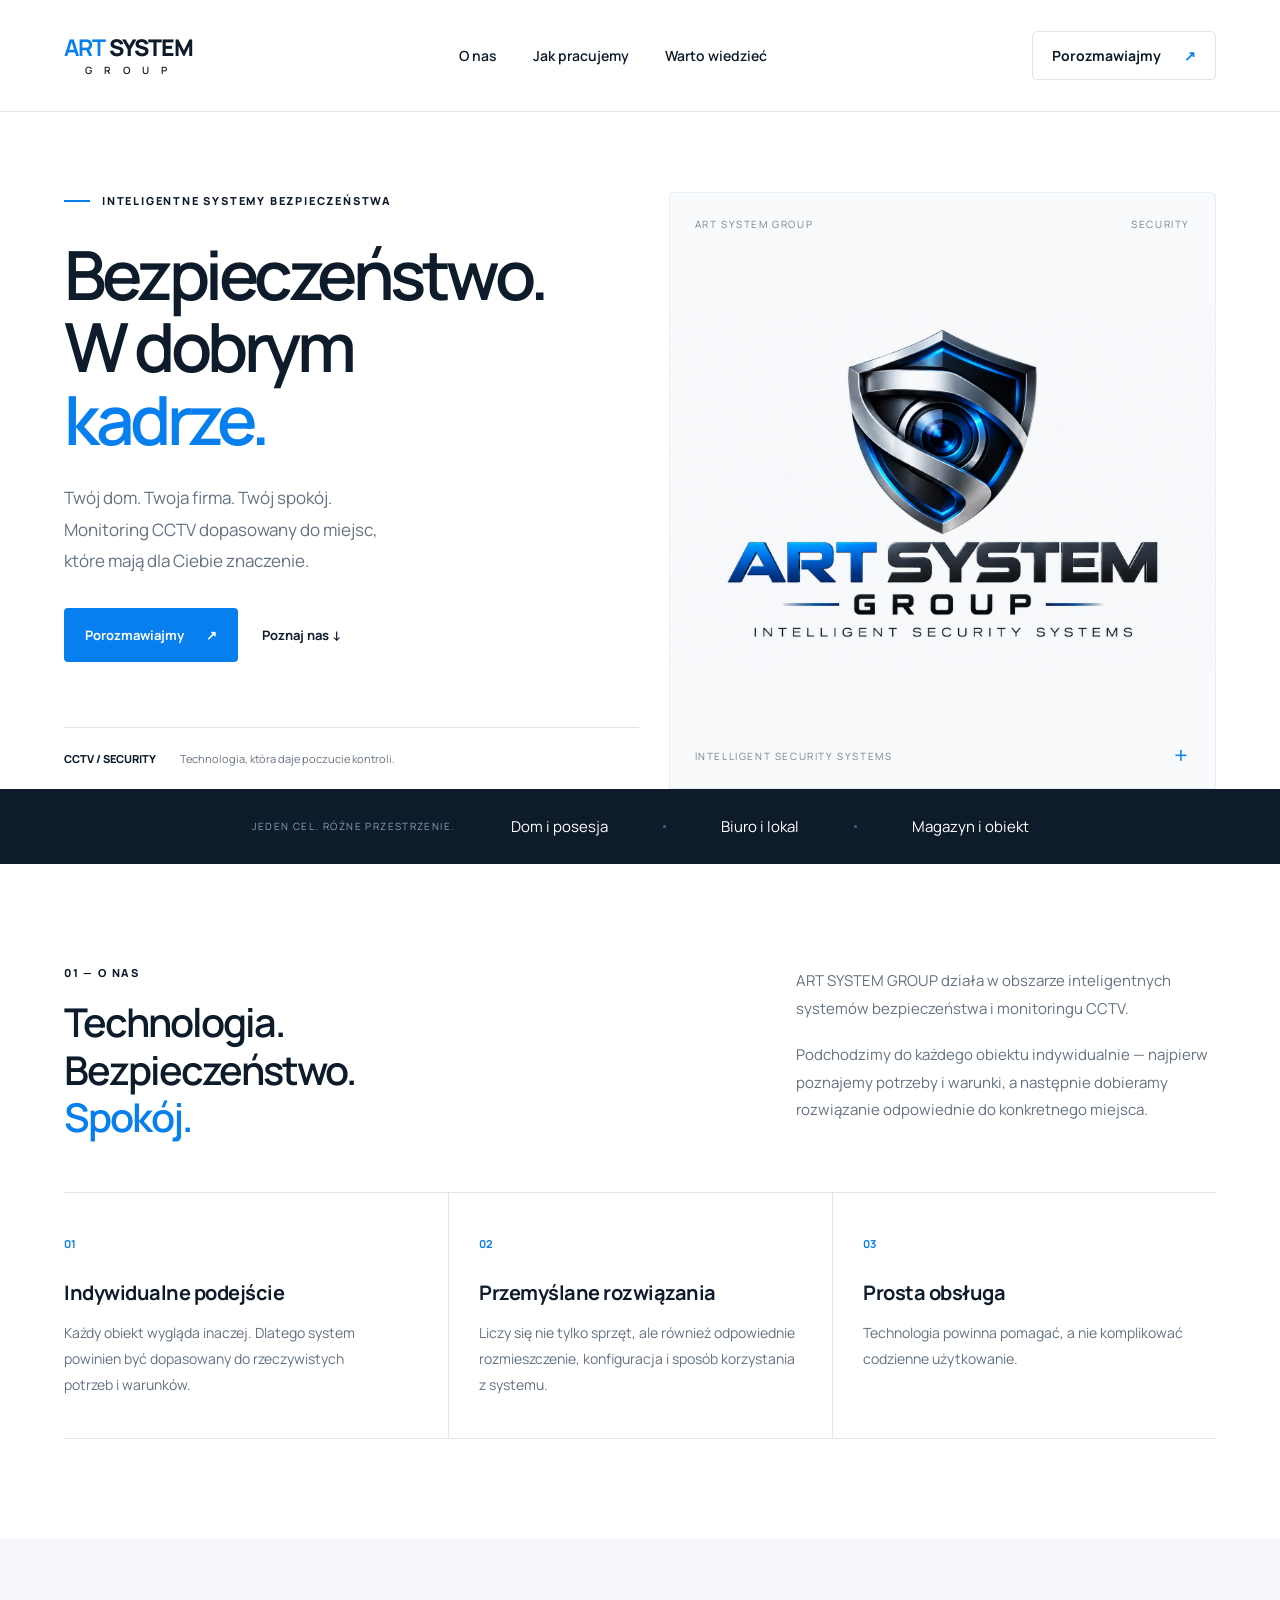
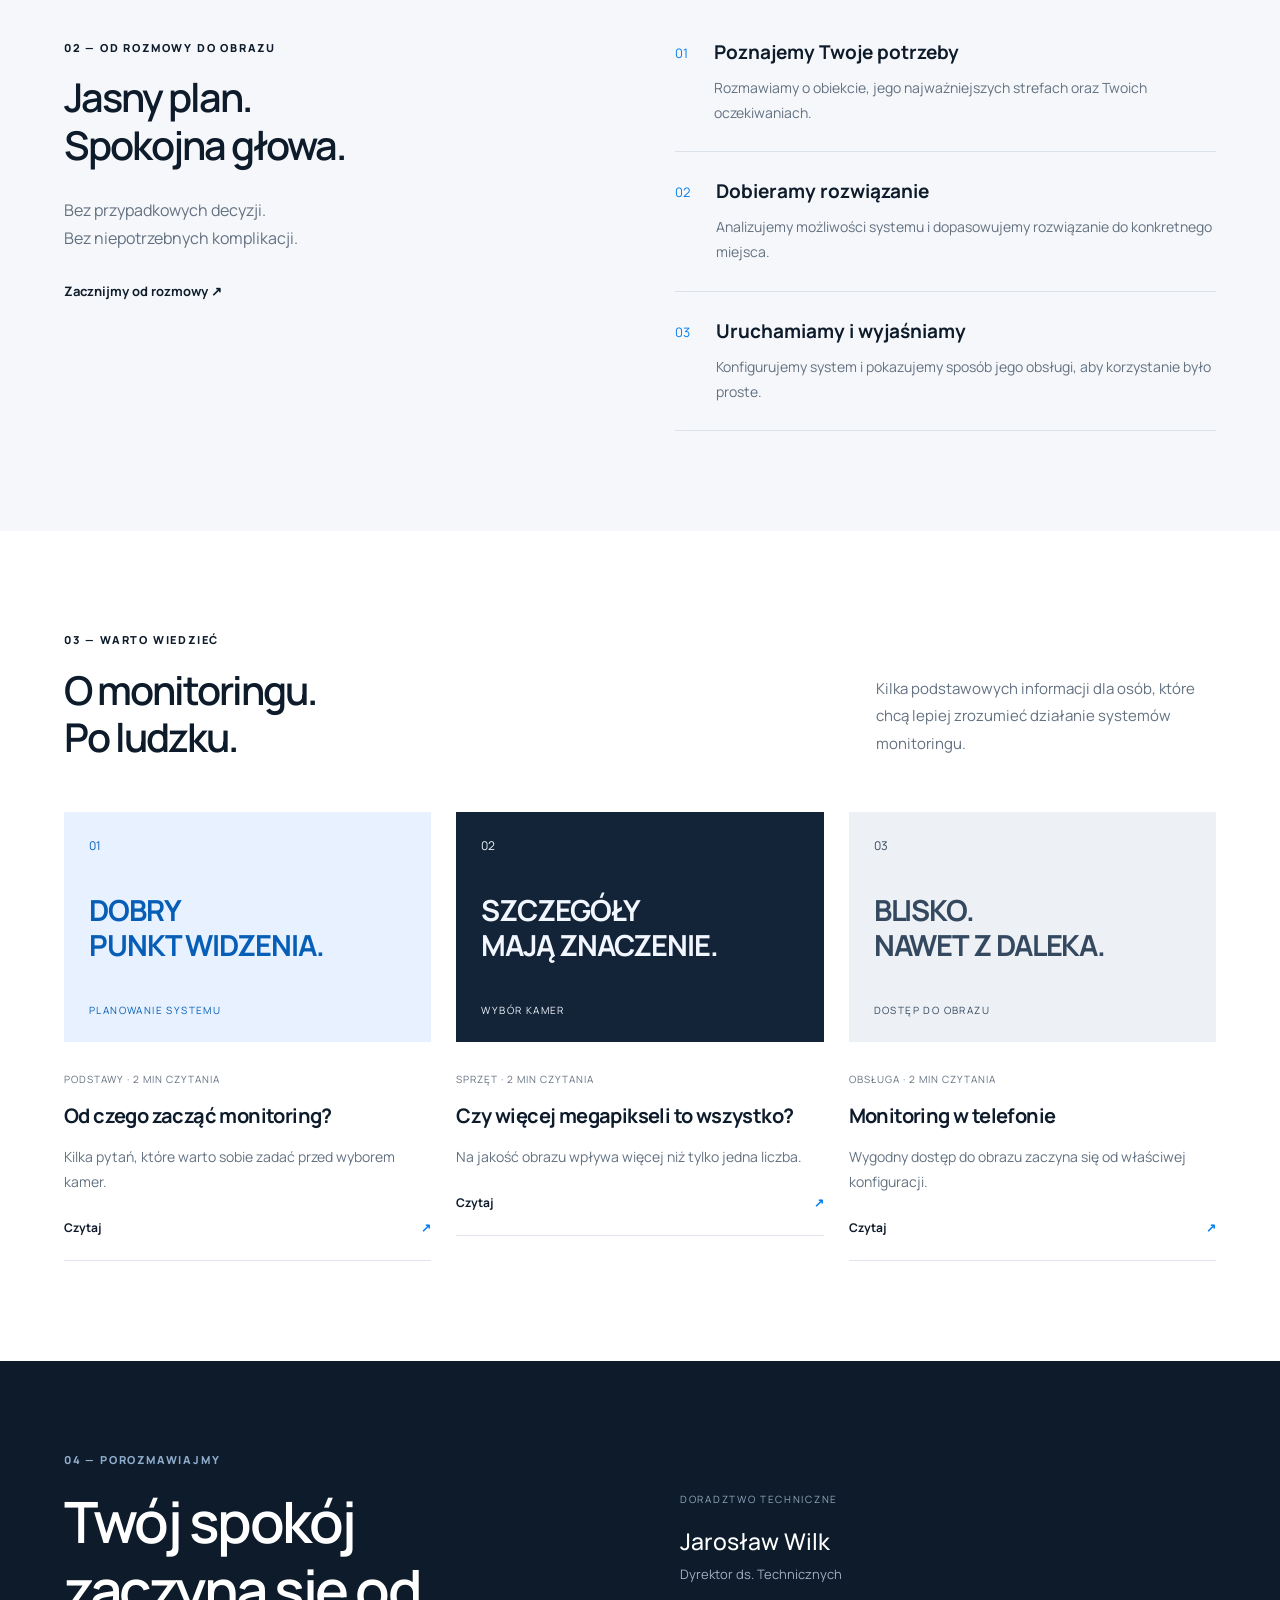
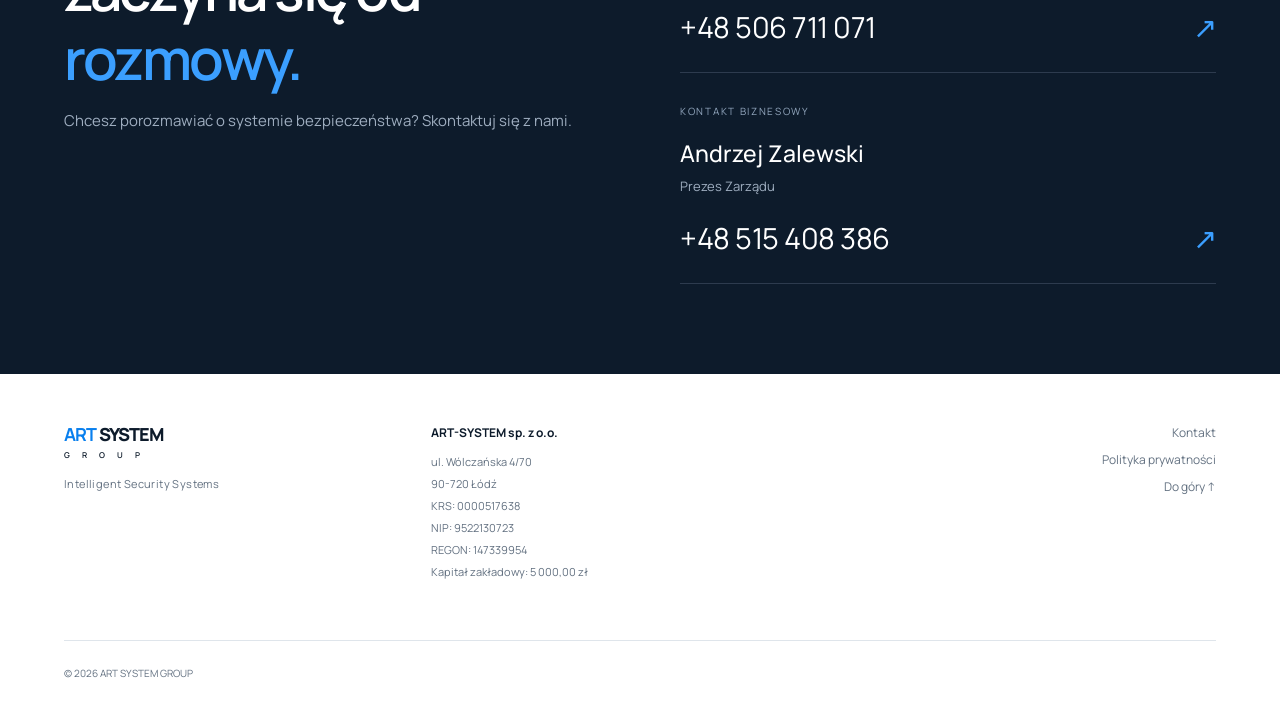
==== index.html @ 9eb1fa9e "Add company information and privacy policy" ====
<!DOCTYPE html>
<html lang="pl">

<head>
    <meta charset="UTF-8">

    <meta
            name="viewport"
            content="width=device-width, initial-scale=1"
    >

    <meta
            name="description"
            content="ART SYSTEM GROUP — inteligentne systemy bezpieczeństwa i monitoring CCTV dla domu, firmy i obiektów."
    >

    <title>ART SYSTEM GROUP — Intelligent Security Systems</title>

    <link
            rel="icon"
            type="image/svg+xml"
            href="data:image/svg+xml,%3Csvg xmlns='http://www.w3.org/2000/svg' viewBox='0 0 64 64'%3E%3Crect width='64' height='64' rx='14' fill='%230b1426'/%3E%3Ccircle cx='32' cy='32' r='20' fill='none' stroke='%2300a9ff' stroke-width='5'/%3E%3Ccircle cx='32' cy='32' r='9' fill='%2300a9ff'/%3E%3C/svg%3E"
    >

    <link rel="stylesheet" href="style.css">
</head>

<body>


<!-- HEADER -->

<header>

    <a
            class="wordmark"
            href="#"
            aria-label="ART SYSTEM GROUP — strona główna"
    >
        <span>
            <b>ART</b> SYSTEM
        </span>

        <small>
            G R O U P
        </small>
    </a>


    <nav aria-label="Menu główne">

        <a href="#onas">
            O nas
        </a>

        <a href="#proces">
            Jak pracujemy
        </a>

        <a href="#poradnik">
            Warto wiedzieć
        </a>

    </nav>


    <a
            class="nav-contact"
            href="#kontakt"
    >
        Porozmawiajmy
        <span>↗</span>
    </a>

</header>


<main>


    <!-- HERO -->

    <section class="hero">

        <div class="hero-copy">

            <div class="eyebrow">

                <span class="line"></span>

                INTELIGENTNE SYSTEMY BEZPIECZEŃSTWA

            </div>


            <h1>
                Bezpieczeństwo.<br>
                W dobrym<br>
                <em>kadrze.</em>
            </h1>


            <p>
                Twój dom. Twoja firma. Twój spokój.<br>
                Monitoring CCTV dopasowany do miejsc,<br class="desktop">
                które mają dla Ciebie znaczenie.
            </p>


            <div class="hero-actions">

                <a
                        class="button"
                        href="#kontakt"
                >
                    Porozmawiajmy
                    <span>↗</span>
                </a>


                <a
                        class="text-link"
                        href="#onas"
                >
                    Poznaj nas ↓
                </a>

            </div>


            <div class="hero-note">

                <span>
                    CCTV / SECURITY
                </span>

                <span>
                    Technologia, która daje poczucie kontroli.
                </span>

            </div>

        </div>


        <div class="hero-art">

            <div class="art-top">

                <span>
                    ART SYSTEM GROUP
                </span>

                <span>
                    SECURITY
                </span>

            </div>


            <img
                    src="assets/logo.jpeg"
                    alt="Logo ART SYSTEM GROUP"
                    width="1536"
                    height="1024"
            >


            <div class="art-bottom">

                <span>
                    INTELLIGENT SECURITY SYSTEMS
                </span>

                <span>
                    +
                </span>

            </div>

        </div>

    </section>


    <!-- STRIP -->

    <div class="application-strip">

        <span>
            JEDEN CEL. RÓŻNE PRZESTRZENIE.
        </span>

        <span>
            Dom i posesja
        </span>

        <i></i>

        <span>
            Biuro i lokal
        </span>

        <i></i>

        <span>
            Magazyn i obiekt
        </span>

    </div>


    <!-- O NAS -->

    <section
            id="onas"
            class="section about"
    >

        <div class="section-heading">

            <div>

                <div class="eyebrow">
                    01 — O NAS
                </div>

                <h2>
                    Technologia.<br>
                    Bezpieczeństwo.<br>
                    <em>Spokój.</em>
                </h2>

            </div>


            <div class="about-description">

                <p>
                    ART SYSTEM GROUP działa w obszarze inteligentnych
                    systemów bezpieczeństwa i monitoringu CCTV.
                </p>

                <p>
                    Podchodzimy do każdego obiektu indywidualnie —
                    najpierw poznajemy potrzeby i warunki,
                    a następnie dobieramy rozwiązanie odpowiednie
                    do konkretnego miejsca.
                </p>

            </div>

        </div>


        <div class="about-grid">

            <div class="about-item">

                <span>
                    01
                </span>

                <h3>
                    Indywidualne podejście
                </h3>

                <p>
                    Każdy obiekt wygląda inaczej.
                    Dlatego system powinien być dopasowany
                    do rzeczywistych potrzeb i warunków.
                </p>

            </div>


            <div class="about-item">

                <span>
                    02
                </span>

                <h3>
                    Przemyślane rozwiązania
                </h3>

                <p>
                    Liczy się nie tylko sprzęt,
                    ale również odpowiednie rozmieszczenie,
                    konfiguracja i sposób korzystania z systemu.
                </p>

            </div>


            <div class="about-item">

                <span>
                    03
                </span>

                <h3>
                    Prosta obsługa
                </h3>

                <p>
                    Technologia powinna pomagać,
                    a nie komplikować codzienne użytkowanie.
                </p>

            </div>

        </div>

    </section>


    <!-- JAK PRACUJEMY -->

    <section
            id="proces"
            class="process section"
    >

        <div class="process-intro">

            <div class="eyebrow">
                02 — OD ROZMOWY DO OBRAZU
            </div>


            <h2>
                Jasny plan.<br>
                Spokojna głowa.
            </h2>


            <p>
                Bez przypadkowych decyzji.<br>
                Bez niepotrzebnych komplikacji.
            </p>


            <a
                    href="#kontakt"
                    class="text-link"
            >
                Zacznijmy od rozmowy ↗
            </a>

        </div>


        <div class="steps">


            <div>

                <span>
                    01
                </span>

                <section>

                    <h3>
                        Poznajemy Twoje potrzeby
                    </h3>

                    <p>
                        Rozmawiamy o obiekcie,
                        jego najważniejszych strefach
                        oraz Twoich oczekiwaniach.
                    </p>

                </section>

            </div>


            <div>

                <span>
                    02
                </span>

                <section>

                    <h3>
                        Dobieramy rozwiązanie
                    </h3>

                    <p>
                        Analizujemy możliwości systemu
                        i dopasowujemy rozwiązanie
                        do konkretnego miejsca.
                    </p>

                </section>

            </div>


            <div>

                <span>
                    03
                </span>

                <section>

                    <h3>
                        Uruchamiamy i wyjaśniamy
                    </h3>

                    <p>
                        Konfigurujemy system
                        i pokazujemy sposób jego obsługi,
                        aby korzystanie było proste.
                    </p>

                </section>

            </div>

        </div>

    </section>


    <!-- PORADNIK -->

    <section
            id="poradnik"
            class="section"
    >

        <div class="section-heading">

            <div>

                <div class="eyebrow">
                    03 — WARTO WIEDZIEĆ
                </div>

                <h2>
                    O monitoringu.<br>
                    Po ludzku.
                </h2>

            </div>


            <p>
                Kilka podstawowych informacji
                dla osób, które chcą lepiej zrozumieć
                działanie systemów monitoringu.
            </p>

        </div>


        <div class="articles">


            <!-- ARTYKUŁ 1 -->

            <details>

                <summary>

                    <div class="article-visual visual-one">

                        <span>
                            01
                        </span>

                        <b>
                            DOBRY<br>
                            PUNKT WIDZENIA.
                        </b>

                        <small>
                            PLANOWANIE SYSTEMU
                        </small>

                    </div>


                    <div class="article-body">

                        <span class="tag">
                            PODSTAWY · 2 MIN CZYTANIA
                        </span>

                        <h3>
                            Od czego zacząć monitoring?
                        </h3>

                        <p>
                            Kilka pytań, które warto sobie zadać
                            przed wyborem kamer.
                        </p>

                        <span class="read">
                            Czytaj
                            <b>↗</b>
                        </span>

                    </div>

                </summary>


                <div class="article-expanded">

                    <h4>
                        Najpierw miejsca, potem sprzęt
                    </h4>

                    <p>
                        Warto zacząć od określenia,
                        które miejsca mają być obserwowane:
                        wejście, brama, podjazd,
                        magazyn czy inne ważne strefy.
                    </p>


                    <h4>
                        Co powinno być widoczne?
                    </h4>

                    <p>
                        Inne wymagania będzie miał system,
                        którego zadaniem jest obserwacja całej przestrzeni,
                        a inne monitoring konkretnego wejścia
                        czy wybranego punktu.
                    </p>


                    <h4>
                        Dzień i noc
                    </h4>

                    <p>
                        Warunki oświetleniowe mogą znacząco wpływać
                        na sposób ustawienia i dobór urządzeń.
                    </p>

                </div>

            </details>


            <!-- ARTYKUŁ 2 -->

            <details>

                <summary>

                    <div class="article-visual visual-two">

                        <span>
                            02
                        </span>

                        <b>
                            SZCZEGÓŁY<br>
                            MAJĄ ZNACZENIE.
                        </b>

                        <small>
                            WYBÓR KAMER
                        </small>

                    </div>


                    <div class="article-body">

                        <span class="tag">
                            SPRZĘT · 2 MIN CZYTANIA
                        </span>

                        <h3>
                            Czy więcej megapikseli to wszystko?
                        </h3>

                        <p>
                            Na jakość obrazu wpływa więcej
                            niż tylko jedna liczba.
                        </p>

                        <span class="read">
                            Czytaj
                            <b>↗</b>
                        </span>

                    </div>

                </summary>


                <div class="article-expanded">

                    <h4>
                        Liczy się cały kadr
                    </h4>

                    <p>
                        Rozdzielczość jest jednym z parametrów.
                        Znaczenie mają również obiektyw,
                        kąt widzenia, odległość
                        oraz warunki oświetleniowe.
                    </p>


                    <h4>
                        Szerzej nie zawsze znaczy lepiej
                    </h4>

                    <p>
                        Bardzo szeroki kadr obejmuje większy obszar,
                        ale obserwowane obiekty mogą zajmować
                        mniejszą część obrazu.
                    </p>


                    <h4>
                        Dobór do konkretnego miejsca
                    </h4>

                    <p>
                        Dlatego sprzęt powinien być dobierany
                        z uwzględnieniem konkretnej lokalizacji
                        i celu monitoringu.
                    </p>

                </div>

            </details>


            <!-- ARTYKUŁ 3 -->

            <details>

                <summary>

                    <div class="article-visual visual-three">

                        <span>
                            03
                        </span>

                        <b>
                            BLISKO.<br>
                            NAWET Z DALEKA.
                        </b>

                        <small>
                            DOSTĘP DO OBRAZU
                        </small>

                    </div>


                    <div class="article-body">

                        <span class="tag">
                            OBSŁUGA · 2 MIN CZYTANIA
                        </span>

                        <h3>
                            Monitoring w telefonie
                        </h3>

                        <p>
                            Wygodny dostęp do obrazu zaczyna się
                            od właściwej konfiguracji.
                        </p>

                        <span class="read">
                            Czytaj
                            <b>↗</b>
                        </span>

                    </div>

                </summary>


                <div class="article-expanded">

                    <h4>
                        System i aplikacja
                    </h4>

                    <p>
                        Kompatybilne systemy mogą umożliwiać
                        zdalny podgląd za pomocą aplikacji.
                    </p>


                    <h4>
                        Połączenie sieciowe
                    </h4>

                    <p>
                        Jakość i płynność zdalnego podglądu
                        zależy między innymi od jakości
                        połączenia internetowego.
                    </p>


                    <h4>
                        Bezpieczeństwo dostępu
                    </h4>

                    <p>
                        Dostęp do systemu powinien być chroniony
                        mocnym hasłem, a urządzenia
                        powinny być odpowiednio skonfigurowane
                        i aktualizowane.
                    </p>

                </div>

            </details>

        </div>

    </section>


    <!-- KONTAKT -->

    <section
            id="kontakt"
            class="contact"
    >

        <div>

            <div class="eyebrow">
                04 — POROZMAWIAJMY
            </div>


            <h2>
                Twój spokój<br>
                zaczyna się od<br>
                <em>rozmowy.</em>
            </h2>


            <p>
                Chcesz porozmawiać o systemie bezpieczeństwa?
                Skontaktuj się z nami.
            </p>

        </div>


        <div class="contact-people">


            <div>

                <span>
                    DORADZTWO TECHNICZNE
                </span>

                <h3>
                    Jarosław Wilk
                </h3>

                <p>
                    Dyrektor ds. Technicznych
                </p>

                <a href="tel:+48506711071">

                    +48 506 711 071

                    <b>
                        ↗
                    </b>

                </a>

            </div>


            <div>

                <span>
                    KONTAKT BIZNESOWY
                </span>

                <h3>
                    Andrzej Zalewski
                </h3>

                <p>
                    Prezes Zarządu
                </p>

                <a href="tel:+48515408386">

                    +48 515 408 386

                    <b>
                        ↗
                    </b>

                </a>

            </div>

        </div>

    </section>

</main>


<!-- FOOTER -->

<footer class="site-footer">


    <div class="footer-brand">

        <a
                class="wordmark"
                href="#"
        >

            <span>
                <b>ART</b> SYSTEM
            </span>

            <small>
                G R O U P
            </small>

        </a>


        <p>
            Intelligent Security Systems
        </p>

    </div>


    <div class="footer-company">

        <strong>
            ART-SYSTEM sp. z o.o.
        </strong>

        <span>
            ul. Wólczańska 4/70
        </span>

        <span>
            90-720 Łódź
        </span>

        <span>
            KRS: 0000517638
        </span>

        <span>
            NIP: 9522130723
        </span>

        <span>
            REGON: 147339954
        </span>

        <span>
            Kapitał zakładowy: 5 000,00 zł
        </span>

    </div>


    <div class="footer-links">

        <a href="#kontakt">
            Kontakt
        </a>

        <a href="privacy.html">
            Polityka prywatności
        </a>

        <a href="#">
            Do góry ↑
        </a>

    </div>


    <div class="footer-bottom">

        <span>
            © 2026 ART SYSTEM GROUP
        </span>

    </div>

</footer>


<script src="script.js"></script>

</body>

</html>
---- style.css ----
@import url('https://fonts.googleapis.com/css2?family=Manrope:wght@400;500;600;700;800&display=swap');


:root {
    --ink: #0d1b2b;
    --muted: #637181;
    --blue: #087fee;
    --line: #dfe5eb;
    --light: #f5f7fa;
}


* {
    box-sizing: border-box;
}


html {
    scroll-behavior: smooth;
    scroll-padding-top: 30px;
}


body {
    margin: 0;

    color: var(--ink);

    font-family: Manrope, Arial, sans-serif;

    background: #ffffff;
}


a {
    color: inherit;
    text-decoration: none;
}


button,
a,
summary {
    -webkit-tap-highlight-color: transparent;
}


a:focus-visible,
summary:focus-visible {
    outline: 3px solid var(--blue);
    outline-offset: 5px;
}


/* ========================================
   HEADER
======================================== */

header {
    height: 112px;

    max-width: 1440px;

    margin: auto;
    padding: 0 5%;

    display: flex;
    align-items: center;
    justify-content: space-between;

    border-bottom: 1px solid var(--line);
}


.wordmark {
    display: flex;
    flex-direction: column;
    align-items: center;

    font-size: 23px;
    font-weight: 800;

    letter-spacing: -1px;
    line-height: 1.15;
}


.wordmark b {
    color: var(--blue);
}


.wordmark small {
    margin-top: 5px;

    font-size: 10px;
    font-weight: 600;

    letter-spacing: 5px;
}


nav {
    display: flex;

    gap: 36px;

    font-size: 14px;
    font-weight: 600;
}


nav a,
.text-link,
.footer-links a {
    transition: color .2s;
}


nav a:hover,
.text-link:hover,
.footer-links a:hover {
    color: var(--blue);
}


.nav-contact {
    padding: 14px 19px;

    border: 1px solid var(--line);
    border-radius: 5px;

    font-size: 14px;
    font-weight: 700;

    transition: border-color .2s;
}


.nav-contact:hover {
    border-color: var(--blue);
}


.nav-contact span {
    margin-left: 20px;

    color: var(--blue);
}


/* ========================================
   HERO
======================================== */

.hero {
    max-width: 1440px;

    margin: auto;
    padding: 80px 5% 0;

    display: grid;
    grid-template-columns: 1.05fr 1fr;

    gap: 30px;

    overflow: hidden;
}


.eyebrow {
    display: flex;
    align-items: center;

    gap: 12px;

    font-size: 11px;
    font-weight: 800;

    letter-spacing: 1.8px;
    line-height: 1.6;
}


.line {
    display: block;

    width: 26px;
    height: 2px;

    background: var(--blue);
}


h1 {
    margin: 28px 0 27px;

    font-size: clamp(55px, 5.3vw, 82px);
    font-weight: 600;

    letter-spacing: -4.5px;
    line-height: 1.07;
}


em {
    color: var(--blue);

    font-style: normal;
}


.hero-copy > p {
    color: var(--muted);

    font-size: 17px;
    line-height: 1.85;
}


.hero-actions {
    margin-top: 31px;

    display: flex;
    align-items: center;

    gap: 24px;
}


.button {
    padding: 18px 21px;

    display: inline-flex;
    align-items: center;

    gap: 22px;

    color: white;
    background: var(--blue);

    border-radius: 4px;

    font-size: 13px;
    font-weight: 700;

    transition: background .2s;
}


.button:hover {
    background: #0066cb;
}


.text-link {
    font-size: 13px;
    font-weight: 700;
}


.hero-note {
    margin-top: 65px;
    padding: 23px 0;

    display: flex;

    gap: 24px;

    border-top: 1px solid var(--line);

    color: var(--muted);

    font-size: 11px;
}


.hero-note span:first-child {
    color: var(--ink);

    font-weight: 800;

    white-space: nowrap;
}


.hero-art {
    position: relative;

    display: flex;
    flex-direction: column;
    justify-content: center;

    overflow: hidden;

    background: #f8fafc;

    border: 1px solid #e9eef4;
    border-radius: 5px 5px 0 0;
}


.hero-art img {
    width: 100%;
    height: auto;

    display: block;

    mix-blend-mode: multiply;
}


.art-top,
.art-bottom {
    position: absolute;

    left: 25px;
    right: 25px;

    display: flex;
    justify-content: space-between;

    color: #74818d;

    font-size: 10px;

    letter-spacing: 1.6px;
}


.art-top {
    top: 24px;
}


.art-bottom {
    bottom: 25px;
}


.art-bottom span:last-child {
    color: var(--blue);

    font-size: 24px;

    line-height: 12px;
}


/* ========================================
   APPLICATION STRIP
======================================== */

.application-strip {
    padding: 27px 5%;

    display: flex;
    align-items: center;
    justify-content: center;

    gap: 55px;

    color: white;
    background: var(--ink);

    font-size: 15px;
}


.application-strip > span:first-child {
    color: #90a0b3;

    font-size: 10px;

    letter-spacing: 1.4px;
}


.application-strip i {
    width: 3px;
    height: 3px;

    background: #4b637b;

    border-radius: 50%;
}


/* ========================================
   COMMON SECTIONS
======================================== */

.section {
    max-width: 1440px;

    margin: auto;
    padding: 100px 5%;
}


.section-heading {
    margin-bottom: 50px;

    display: flex;
    justify-content: space-between;
    align-items: flex-end;

    gap: 40px;
}


h2 {
    margin: 18px 0 0;

    font-size: clamp(34px, 3.1vw, 48px);
    font-weight: 600;

    line-height: 1.2;

    letter-spacing: -2px;
}


.section-heading > p {
    max-width: 340px;

    margin-bottom: 4px;

    color: var(--muted);

    font-size: 15px;

    line-height: 1.85;
}


/* ========================================
   ABOUT
======================================== */

.about-description {
    max-width: 420px;
}


.about-description p {
    margin: 0 0 18px;

    color: var(--muted);

    font-size: 15px;

    line-height: 1.85;
}


.about-grid {
    display: grid;

    grid-template-columns: repeat(3, 1fr);

    border-top: 1px solid var(--line);
    border-bottom: 1px solid var(--line);
}


.about-item {
    padding: 38px 30px 40px 0;
}


.about-item + .about-item {
    padding-left: 30px;

    border-left: 1px solid var(--line);
}


.about-item > span {
    color: var(--blue);

    font-size: 11px;
    font-weight: 700;
}


.about-item h3 {
    margin: 26px 0 14px;

    font-size: 20px;

    letter-spacing: -.5px;
}


.about-item p {
    max-width: 330px;

    margin: 0;

    color: var(--muted);

    font-size: 14px;

    line-height: 1.85;
}


/* ========================================
   PROCESS
======================================== */

.process {
    max-width: none;

    padding-left: max(5%, calc((100vw - 1296px) / 2));
    padding-right: max(5%, calc((100vw - 1296px) / 2));

    display: grid;

    grid-template-columns: 1fr 1fr;

    gap: 70px;

    background: var(--light);
}


.process-intro p {
    margin: 26px 0;

    color: var(--muted);

    line-height: 1.8;
}


.steps > div {
    padding: 26px 0;

    display: flex;

    gap: 26px;

    border-bottom: 1px solid #dbe2e9;
}


.steps > div:first-child {
    padding-top: 0;
}


.steps > div > span {
    padding-top: 5px;

    color: var(--blue);

    font-size: 13px;
}


.steps section {
    margin: 0;
}


.steps h3 {
    margin: 0 0 10px;

    font-size: 19px;
}


.steps p {
    margin: 0;

    color: var(--muted);

    font-size: 14px;

    line-height: 1.8;
}


/* ========================================
   ARTICLES
======================================== */

.articles {
    display: grid;

    grid-template-columns: repeat(3, 1fr);

    gap: 25px;

    align-items: start;
}


details {
    border-bottom: 1px solid var(--line);
}


summary {
    cursor: pointer;

    list-style: none;
}


summary::-webkit-details-marker {
    display: none;
}


.article-visual {
    height: 230px;

    padding: 25px;

    display: flex;
    flex-direction: column;
    justify-content: space-between;

    color: #075eb6;
    background: #e7f1ff;
}


.article-visual > span {
    font-size: 12px;
}


.article-visual > b {
    font-size: 29px;

    letter-spacing: -1.1px;

    line-height: 1.2;
}


.article-visual small {
    font-size: 10px;

    letter-spacing: 1.4px;
}


.visual-two {
    color: #f1f6ff;

    background: #132338;
}


.visual-three {
    color: #34485f;

    background: #edf0f4;
}


.article-body {
    padding: 24px 0;
}


.tag {
    color: var(--muted);

    font-size: 10px;

    letter-spacing: 1px;
}


.article-body h3 {
    margin: 13px 0;

    font-size: 20px;

    line-height: 1.45;

    letter-spacing: -.6px;
}


.article-body p {
    color: var(--muted);

    font-size: 14px;

    line-height: 1.8;
}


.read {
    margin-top: 25px;

    display: flex;
    justify-content: space-between;

    font-size: 12px;
    font-weight: 700;
}


.read b {
    color: var(--blue);

    transition: transform .2s;
}


details[open] .read b {
    transform: rotate(90deg);
}


.article-expanded {
    padding-bottom: 20px;

    color: var(--muted);

    font-size: 14px;

    line-height: 1.85;
}


.article-expanded h4 {
    margin: 20px 0 5px;

    color: var(--ink);

    font-size: 16px;
}


.article-expanded p {
    margin: 0 0 16px;
}


/* ========================================
   CONTACT
======================================== */

.contact {
    padding: 90px max(5%, calc((100vw - 1296px) / 2));

    display: grid;

    grid-template-columns: 1fr 1fr;

    gap: 80px;

    color: white;
    background: var(--ink);
}


.contact .eyebrow {
    color: #8eaccb;
}


.contact h2 {
    font-size: 57px;

    letter-spacing: -2.5px;
}


.contact em {
    color: #3b9fff;
}


.contact p {
    color: #9faec0;

    font-size: 15px;

    line-height: 1.8;
}


.contact-people {
    padding-top: 10px;
}


.contact-people > div {
    padding: 25px 0;

    border-bottom: 1px solid #2d3b4e;
}


.contact-people > div > span {
    color: #93a7be;

    font-size: 10px;

    letter-spacing: 1.7px;
}


.contact-people h3 {
    margin: 17px 0 0;

    font-size: 23px;
    font-weight: 500;
}


.contact-people p {
    margin: 6px 0 20px;

    font-size: 13px;
}


.contact-people a {
    display: flex;
    justify-content: space-between;

    font-size: 29px;

    letter-spacing: -.5px;
}


.contact-people a b {
    color: #3b9fff;

    font-weight: 400;
}


/* ========================================
   FOOTER
======================================== */

.site-footer {
    max-width: 1440px;

    margin: auto;
    padding: 50px 5% 30px;

    display: grid;

    grid-template-columns: 1.1fr 1.6fr 1fr;

    gap: 60px;
}


.footer-brand {
    display: flex;
    flex-direction: column;
    align-items: flex-start;
}


.footer-brand .wordmark {
    align-items: flex-start;

    font-size: 18px;
}


.footer-brand .wordmark small {
    font-size: 8px;
}


.footer-brand p {
    margin: 17px 0 0;

    color: var(--muted);

    font-size: 11px;

    letter-spacing: .4px;
}


.footer-company {
    display: flex;
    flex-direction: column;

    gap: 5px;

    color: var(--muted);

    font-size: 11px;

    line-height: 1.55;
}


.footer-company strong {
    margin-bottom: 5px;

    color: var(--ink);

    font-size: 12px;
}


.footer-links {
    display: flex;
    flex-direction: column;
    align-items: flex-end;

    gap: 10px;

    color: var(--muted);

    font-size: 12px;
}


.footer-bottom {
    grid-column: 1 / -1;

    padding-top: 25px;

    border-top: 1px solid var(--line);

    color: var(--muted);

    font-size: 10px;
}


/* ========================================
   PRIVACY PAGE
======================================== */

.privacy-header {
    max-width: 1100px;
}


.privacy-page {
    max-width: 900px;

    margin: auto;
    padding: 90px 5% 120px;
}


.privacy-page h1 {
    margin-bottom: 70px;
}


.privacy-intro {
    max-width: 720px;

    margin-bottom: 60px;

    color: var(--muted);

    font-size: 17px;

    line-height: 1.85;
}


.privacy-section {
    padding: 35px 0;

    border-top: 1px solid var(--line);
}


.privacy-section h2 {
    margin: 0 0 20px;

    font-size: 24px;

    letter-spacing: -1px;
}


.privacy-section p {
    max-width: 720px;

    margin: 0 0 16px;

    color: var(--muted);

    font-size: 15px;

    line-height: 1.9;
}


.privacy-section ul {
    max-width: 720px;

    padding-left: 20px;

    color: var(--muted);

    font-size: 15px;

    line-height: 1.9;
}


/* ========================================
   RESPONSIVE
======================================== */

@media (min-width: 1600px) {

    .hero {
        padding-top: 100px;
    }

}


@media (max-width: 1100px) {

    .hero-actions {
        align-items: flex-start;
        flex-direction: column;

        gap: 20px;
    }


    .application-strip {
        gap: 25px;
    }


    .hero-art {
        margin-bottom: 30px;
    }


    .hero-note {
        margin-top: 40px;
    }


    .contact {
        gap: 40px;
    }


    .contact-people a {
        font-size: 25px;
    }


    .article-visual > b {
        font-size: 25px;
    }

}


@media (max-width: 760px) {

    header {
        height: 88px;

        padding: 0 6%;
    }


    header .wordmark {
        font-size: 19px;
    }


    nav {
        display: none;
    }


    .nav-contact {
        padding: 12px;

        font-size: 12px;
    }


    .nav-contact span {
        margin-left: 8px;
    }


    .hero {
        padding: 45px 6% 0;

        grid-template-columns: 1fr;

        gap: 0;
    }


    .eyebrow {
        font-size: 9px;

        letter-spacing: 1.25px;
    }


    h1 {
        margin: 23px 0;

        font-size: 58px;

        letter-spacing: -3.5px;
    }


    .hero-copy > p {
        font-size: 16px;
    }


    .hero-actions {
        gap: 22px;
    }


    .button {
        padding: 18px 20px;

        font-size: 13px;
    }


    .hero-note {
        margin-top: 32px;

        gap: 18px;

        font-size: 10px;
    }


    .hero-art {
        min-height: 330px;

        margin-bottom: 25px;
    }


    .hero-art img {
        max-width: 500px;

        align-self: center;
    }


    .art-top,
    .art-bottom {
        left: 18px;
        right: 18px;

        font-size: 8px;
    }


    .application-strip {
        padding: 23px 6%;

        flex-wrap: wrap;

        gap: 15px;

        font-size: 12px;
    }


    .application-strip > span:first-child {
        width: 100%;

        margin-bottom: 5px;

        text-align: center;

        font-size: 9px;
    }


    .section {
        padding: 65px 6%;
    }


    .section-heading {
        display: block;

        margin-bottom: 35px;
    }


    h2 {
        font-size: 35px;

        letter-spacing: -1.6px;
    }


    .section-heading > p {
        max-width: none;

        margin-top: 23px;

        font-size: 15px;
    }


    .about-description {
        max-width: none;

        margin-top: 25px;
    }


    .about-grid {
        grid-template-columns: 1fr;
    }


    .about-item {
        padding: 30px 0;
    }


    .about-item + .about-item {
        padding-left: 0;

        border-left: 0;
        border-top: 1px solid var(--line);
    }


    .process {
        grid-template-columns: 1fr;

        gap: 35px;
    }


    .steps p {
        font-size: 16px;
    }


    .articles {
        grid-template-columns: 1fr;

        gap: 32px;
    }


    .article-visual {
        height: 240px;
    }


    .article-visual > b {
        font-size: 33px;
    }


    .article-body h3 {
        font-size: 23px;
    }


    .article-body p,
    .article-expanded {
        font-size: 16px;
    }


    .read {
        font-size: 14px;
    }


    .contact {
        padding: 60px 6%;

        grid-template-columns: 1fr;

        gap: 20px;
    }


    .contact h2 {
        font-size: 48px;
    }


    .contact-people a {
        font-size: 26px;
    }


    .contact p {
        font-size: 16px;
    }


    .contact-people p {
        font-size: 14px;
    }


    .site-footer {
        padding: 40px 6% 25px;

        grid-template-columns: 1fr;

        gap: 30px;
    }


    .footer-links {
        align-items: flex-start;
    }


    .footer-bottom {
        grid-column: auto;
    }


    .privacy-page {
        padding: 60px 6% 80px;
    }


    .privacy-page h1 {
        margin-bottom: 45px;

        font-size: 50px;
    }


    .privacy-section h2 {
        font-size: 21px;
    }


    .privacy-section p,
    .privacy-section ul {
        font-size: 15px;
    }


    .desktop {
        display: none;
    }

}


@media (prefers-reduced-motion: reduce) {

    html {
        scroll-behavior: auto;
    }


    * {
        transition: none !important;
    }

}
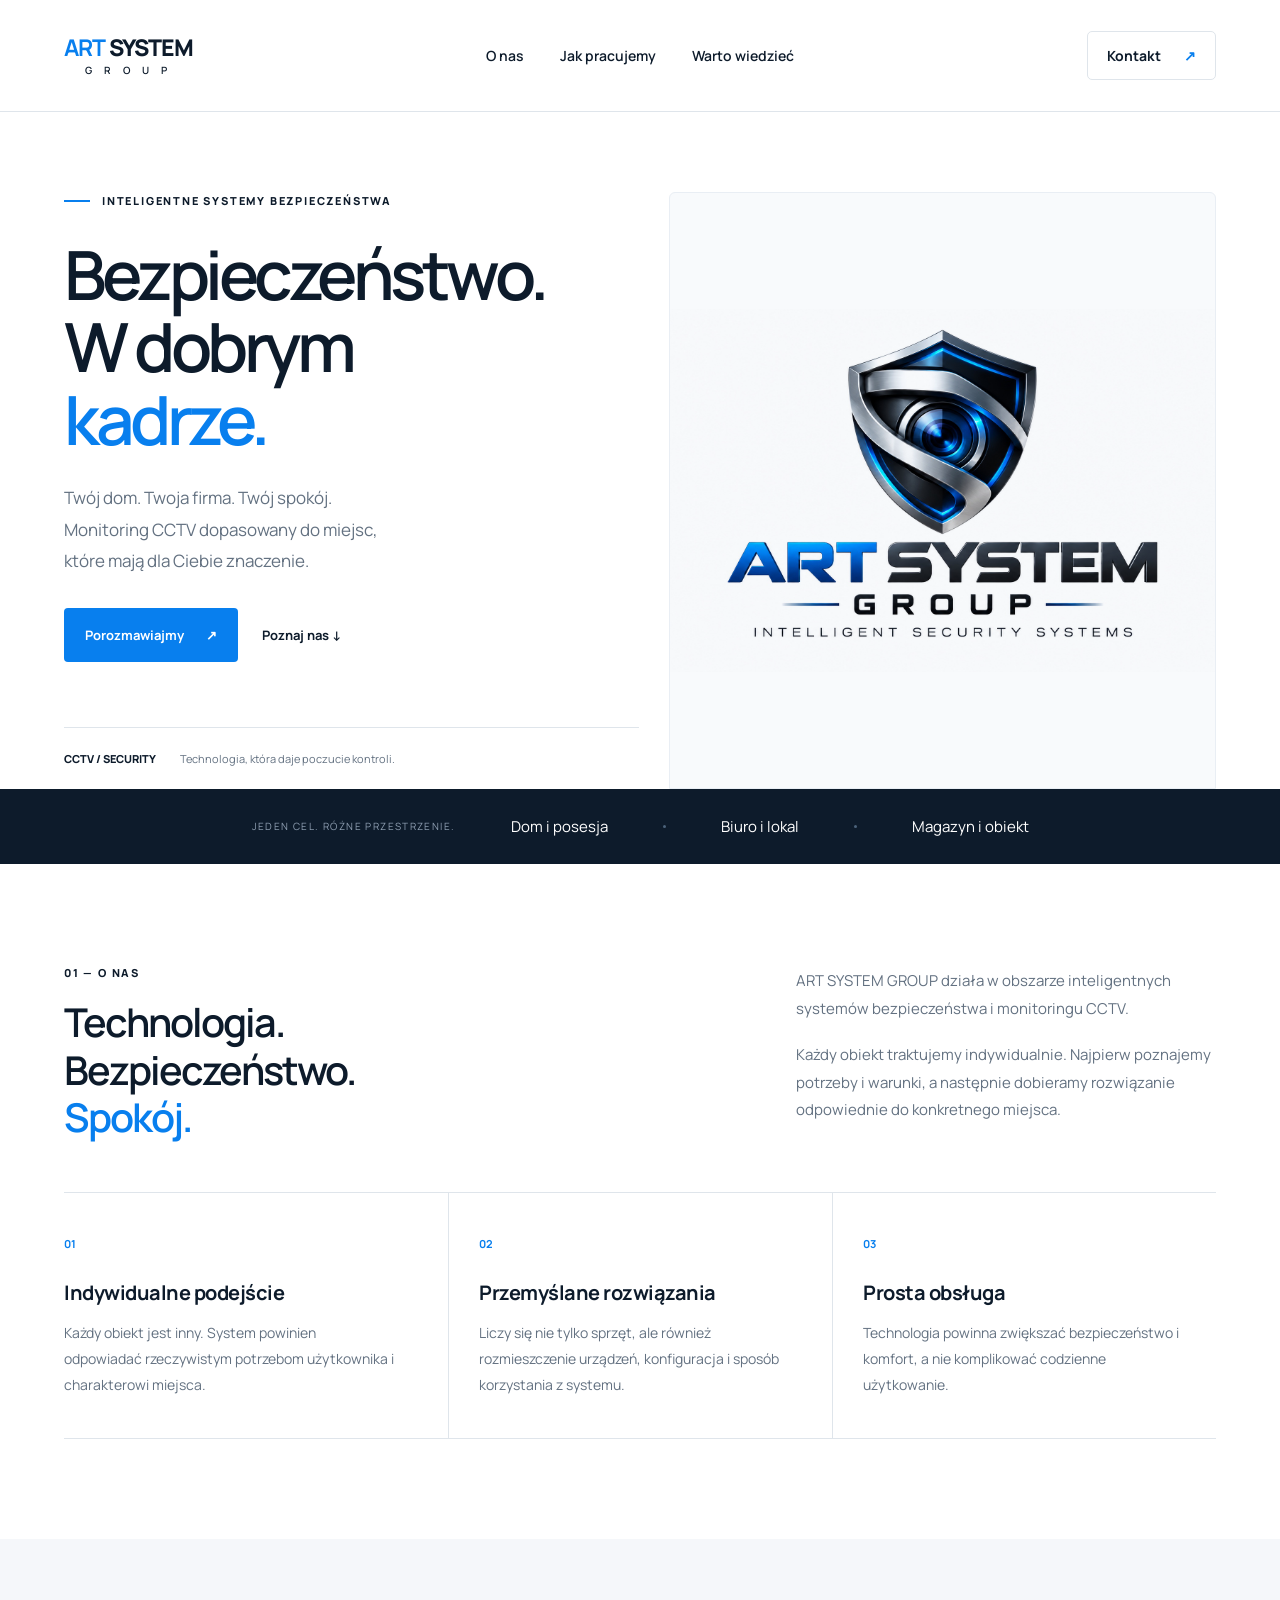
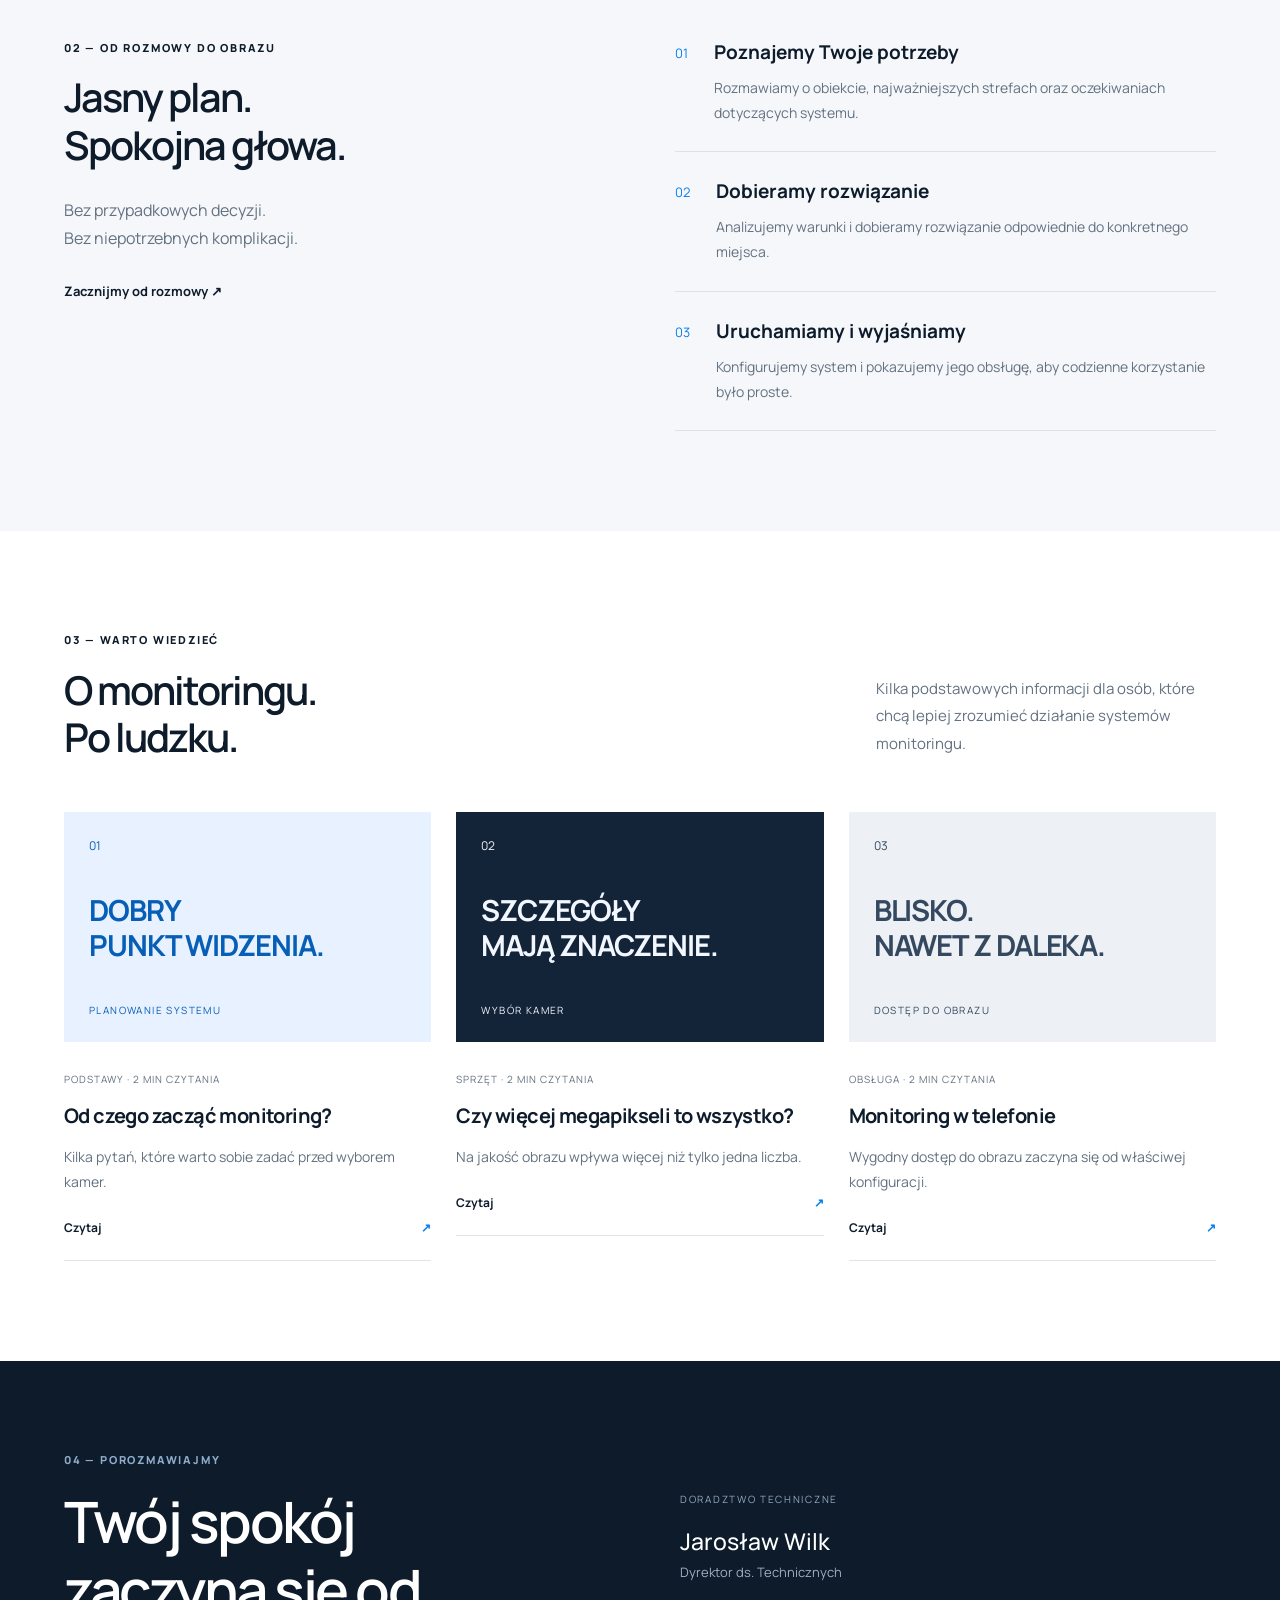
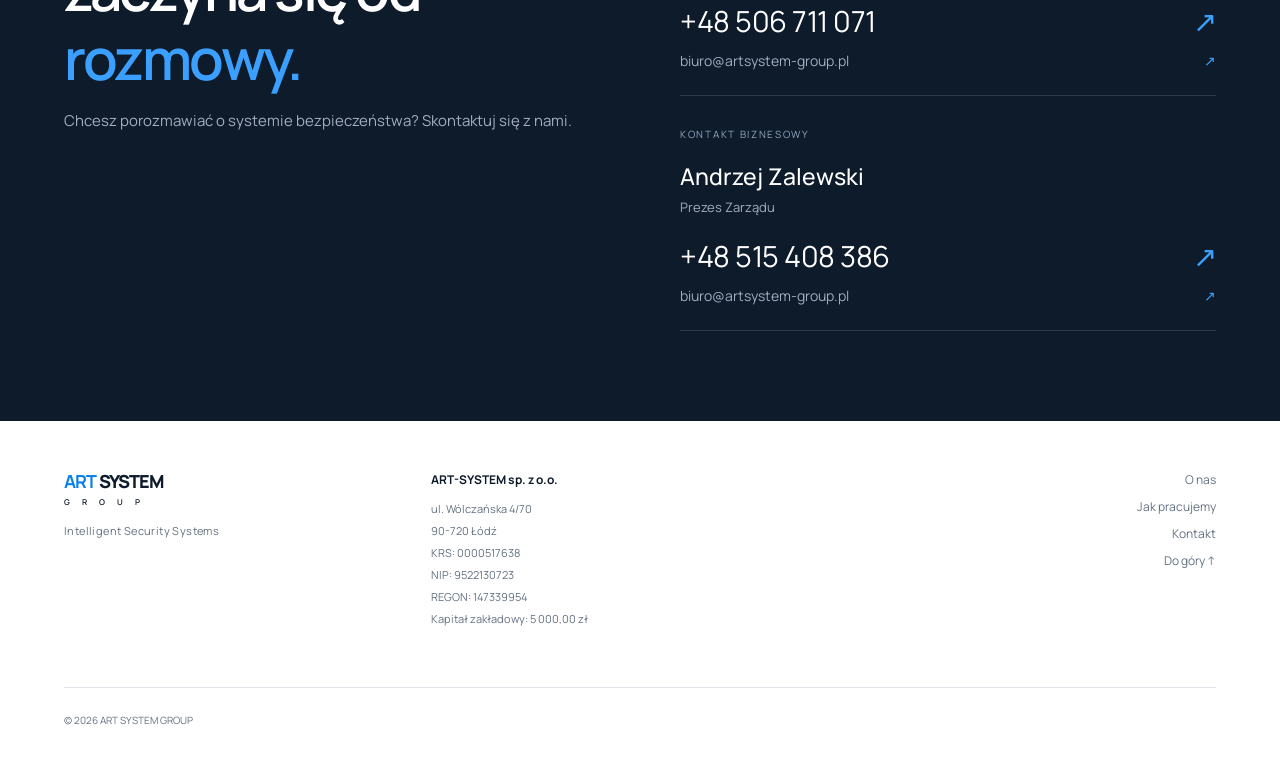
==== commit ab1e58b9: "Improve mobile layout and contact section" ====
--- a/index.html
+++ b/index.html
@@ -3,15 +3,11 @@
 
 <head>
     <meta charset="UTF-8">
-
-    <meta
-            name="viewport"
-            content="width=device-width, initial-scale=1"
-    >
+    <meta name="viewport" content="width=device-width, initial-scale=1.0">
 
     <meta
             name="description"
-            content="ART SYSTEM GROUP — inteligentne systemy bezpieczeństwa i monitoring CCTV dla domu, firmy i obiektów."
+            content="ART SYSTEM GROUP — inteligentne systemy bezpieczeństwa i monitoring CCTV."
     >
 
     <title>ART SYSTEM GROUP — Intelligent Security Systems</title>
@@ -19,7 +15,7 @@
     <link
             rel="icon"
             type="image/svg+xml"
-            href="data:image/svg+xml,%3Csvg xmlns='http://www.w3.org/2000/svg' viewBox='0 0 64 64'%3E%3Crect width='64' height='64' rx='14' fill='%230b1426'/%3E%3Ccircle cx='32' cy='32' r='20' fill='none' stroke='%2300a9ff' stroke-width='5'/%3E%3Ccircle cx='32' cy='32' r='9' fill='%2300a9ff'/%3E%3C/svg%3E"
+            href="data:image/svg+xml,%3Csvg xmlns='http://www.w3.org/2000/svg' viewBox='0 0 64 64'%3E%3Crect width='64' height='64' rx='14' fill='%230d1b2b'/%3E%3Ccircle cx='32' cy='32' r='19' fill='none' stroke='%23087fee' stroke-width='5'/%3E%3Ccircle cx='32' cy='32' r='8' fill='%23087fee'/%3E%3C/svg%3E"
     >
 
     <link rel="stylesheet" href="style.css">
@@ -27,48 +23,21 @@
 
 <body>
 
-
-<!-- HEADER -->
-
 <header>
 
-    <a
-            class="wordmark"
-            href="#"
-            aria-label="ART SYSTEM GROUP — strona główna"
-    >
-        <span>
-            <b>ART</b> SYSTEM
-        </span>
-
-        <small>
-            G R O U P
-        </small>
+    <a class="wordmark" href="#" aria-label="ART SYSTEM GROUP — strona główna">
+        <span><b>ART</b> SYSTEM</span>
+        <small>G R O U P</small>
     </a>
 
-
     <nav aria-label="Menu główne">
-
-        <a href="#onas">
-            O nas
-        </a>
-
-        <a href="#proces">
-            Jak pracujemy
-        </a>
-
-        <a href="#poradnik">
-            Warto wiedzieć
-        </a>
-
+        <a href="#onas">O nas</a>
+        <a href="#proces">Jak pracujemy</a>
+        <a href="#poradnik">Warto wiedzieć</a>
     </nav>
 
-
-    <a
-            class="nav-contact"
-            href="#kontakt"
-    >
-        Porozmawiajmy
+    <a class="nav-contact" href="#kontakt">
+        Kontakt
         <span>↗</span>
     </a>
 
@@ -77,7 +46,6 @@
 
 <main>
 
-
     <!-- HERO -->
 
     <section class="hero">
@@ -85,13 +53,9 @@
         <div class="hero-copy">
 
             <div class="eyebrow">
-
                 <span class="line"></span>
-
                 INTELIGENTNE SYSTEMY BEZPIECZEŃSTWA
-
-            </div>
-
+            </div>
 
             <h1>
                 Bezpieczeństwo.<br>
@@ -99,64 +63,34 @@
                 <em>kadrze.</em>
             </h1>
 
-
             <p>
                 Twój dom. Twoja firma. Twój spokój.<br>
                 Monitoring CCTV dopasowany do miejsc,<br class="desktop">
                 które mają dla Ciebie znaczenie.
             </p>
 
-
             <div class="hero-actions">
 
-                <a
-                        class="button"
-                        href="#kontakt"
-                >
+                <a class="button" href="#kontakt">
                     Porozmawiajmy
                     <span>↗</span>
                 </a>
 
-
-                <a
-                        class="text-link"
-                        href="#onas"
-                >
+                <a class="text-link" href="#onas">
                     Poznaj nas ↓
                 </a>
 
             </div>
 
-
             <div class="hero-note">
-
-                <span>
-                    CCTV / SECURITY
-                </span>
-
-                <span>
-                    Technologia, która daje poczucie kontroli.
-                </span>
-
+                <span>CCTV / SECURITY</span>
+                <span>Technologia, która daje poczucie kontroli.</span>
             </div>
 
         </div>
 
 
         <div class="hero-art">
-
-            <div class="art-top">
-
-                <span>
-                    ART SYSTEM GROUP
-                </span>
-
-                <span>
-                    SECURITY
-                </span>
-
-            </div>
-
 
             <img
                     src="assets/logo.jpeg"
@@ -165,57 +99,33 @@
                     height="1024"
             >
 
-
-            <div class="art-bottom">
-
-                <span>
-                    INTELLIGENT SECURITY SYSTEMS
-                </span>
-
-                <span>
-                    +
-                </span>
-
-            </div>
-
         </div>
 
     </section>
 
 
-    <!-- STRIP -->
+    <!-- PASEK -->
 
     <div class="application-strip">
 
-        <span>
-            JEDEN CEL. RÓŻNE PRZESTRZENIE.
-        </span>
-
-        <span>
-            Dom i posesja
-        </span>
+        <span>JEDEN CEL. RÓŻNE PRZESTRZENIE.</span>
+
+        <span>Dom i posesja</span>
 
         <i></i>
 
-        <span>
-            Biuro i lokal
-        </span>
+        <span>Biuro i lokal</span>
 
         <i></i>
 
-        <span>
-            Magazyn i obiekt
-        </span>
+        <span>Magazyn i obiekt</span>
 
     </div>
 
 
     <!-- O NAS -->
 
-    <section
-            id="onas"
-            class="section about"
-    >
+    <section id="onas" class="section about">
 
         <div class="section-heading">
 
@@ -242,10 +152,10 @@
                 </p>
 
                 <p>
-                    Podchodzimy do każdego obiektu indywidualnie —
-                    najpierw poznajemy potrzeby i warunki,
-                    a następnie dobieramy rozwiązanie odpowiednie
-                    do konkretnego miejsca.
+                    Każdy obiekt traktujemy indywidualnie.
+                    Najpierw poznajemy potrzeby i warunki,
+                    a następnie dobieramy rozwiązanie
+                    odpowiednie do konkretnego miejsca.
                 </p>
 
             </div>
@@ -255,30 +165,26 @@
 
         <div class="about-grid">
 
-            <div class="about-item">
-
-                <span>
-                    01
-                </span>
+            <article class="about-item">
+
+                <span>01</span>
 
                 <h3>
                     Indywidualne podejście
                 </h3>
 
                 <p>
-                    Każdy obiekt wygląda inaczej.
-                    Dlatego system powinien być dopasowany
-                    do rzeczywistych potrzeb i warunków.
+                    Każdy obiekt jest inny.
+                    System powinien odpowiadać rzeczywistym
+                    potrzebom użytkownika i charakterowi miejsca.
                 </p>
 
-            </div>
-
-
-            <div class="about-item">
-
-                <span>
-                    02
-                </span>
+            </article>
+
+
+            <article class="about-item">
+
+                <span>02</span>
 
                 <h3>
                     Przemyślane rozwiązania
@@ -286,29 +192,27 @@
 
                 <p>
                     Liczy się nie tylko sprzęt,
-                    ale również odpowiednie rozmieszczenie,
+                    ale również rozmieszczenie urządzeń,
                     konfiguracja i sposób korzystania z systemu.
                 </p>
 
-            </div>
-
-
-            <div class="about-item">
-
-                <span>
-                    03
-                </span>
+            </article>
+
+
+            <article class="about-item">
+
+                <span>03</span>
 
                 <h3>
                     Prosta obsługa
                 </h3>
 
                 <p>
-                    Technologia powinna pomagać,
-                    a nie komplikować codzienne użytkowanie.
+                    Technologia powinna zwiększać bezpieczeństwo
+                    i komfort, a nie komplikować codzienne użytkowanie.
                 </p>
 
-            </div>
+            </article>
 
         </div>
 
@@ -317,34 +221,25 @@
 
     <!-- JAK PRACUJEMY -->
 
-    <section
-            id="proces"
-            class="process section"
-    >
+    <section id="proces" class="process section">
 
         <div class="process-intro">
 
             <div class="eyebrow">
                 02 — OD ROZMOWY DO OBRAZU
             </div>
-
 
             <h2>
                 Jasny plan.<br>
                 Spokojna głowa.
             </h2>
 
-
             <p>
                 Bez przypadkowych decyzji.<br>
                 Bez niepotrzebnych komplikacji.
             </p>
 
-
-            <a
-                    href="#kontakt"
-                    class="text-link"
-            >
+            <a href="#kontakt" class="text-link">
                 Zacznijmy od rozmowy ↗
             </a>
 
@@ -353,14 +248,11 @@
 
         <div class="steps">
 
-
             <div>
 
-                <span>
-                    01
-                </span>
-
-                <section>
+                <span>01</span>
+
+                <div>
 
                     <h3>
                         Poznajemy Twoje potrzeby
@@ -368,57 +260,51 @@
 
                     <p>
                         Rozmawiamy o obiekcie,
-                        jego najważniejszych strefach
-                        oraz Twoich oczekiwaniach.
-                    </p>
-
-                </section>
+                        najważniejszych strefach
+                        oraz oczekiwaniach dotyczących systemu.
+                    </p>
+
+                </div>
 
             </div>
 
 
             <div>
 
-                <span>
-                    02
-                </span>
-
-                <section>
+                <span>02</span>
+
+                <div>
 
                     <h3>
                         Dobieramy rozwiązanie
                     </h3>
 
                     <p>
-                        Analizujemy możliwości systemu
-                        i dopasowujemy rozwiązanie
-                        do konkretnego miejsca.
-                    </p>
-
-                </section>
+                        Analizujemy warunki i dobieramy rozwiązanie
+                        odpowiednie do konkretnego miejsca.
+                    </p>
+
+                </div>
 
             </div>
 
 
             <div>
 
-                <span>
-                    03
-                </span>
-
-                <section>
+                <span>03</span>
+
+                <div>
 
                     <h3>
                         Uruchamiamy i wyjaśniamy
                     </h3>
 
                     <p>
-                        Konfigurujemy system
-                        i pokazujemy sposób jego obsługi,
-                        aby korzystanie było proste.
-                    </p>
-
-                </section>
+                        Konfigurujemy system i pokazujemy jego obsługę,
+                        aby codzienne korzystanie było proste.
+                    </p>
+
+                </div>
 
             </div>
 
@@ -427,12 +313,9 @@
     </section>
 
 
-    <!-- PORADNIK -->
-
-    <section
-            id="poradnik"
-            class="section"
-    >
+    <!-- WARTO WIEDZIEĆ -->
+
+    <section id="poradnik" class="section">
 
         <div class="section-heading">
 
@@ -448,7 +331,6 @@
                 </h2>
 
             </div>
-
 
             <p>
                 Kilka podstawowych informacji
@@ -461,7 +343,6 @@
 
         <div class="articles">
 
-
             <!-- ARTYKUŁ 1 -->
 
             <details>
@@ -470,9 +351,7 @@
 
                     <div class="article-visual visual-one">
 
-                        <span>
-                            01
-                        </span>
+                        <span>01</span>
 
                         <b>
                             DOBRY<br>
@@ -485,7 +364,6 @@
 
                     </div>
 
-
                     <div class="article-body">
 
                         <span class="tag">
@@ -510,7 +388,6 @@
 
                 </summary>
 
-
                 <div class="article-expanded">
 
                     <h4>
@@ -518,32 +395,29 @@
                     </h4>
 
                     <p>
-                        Warto zacząć od określenia,
+                        Na początku warto określić,
                         które miejsca mają być obserwowane:
                         wejście, brama, podjazd,
-                        magazyn czy inne ważne strefy.
-                    </p>
-
+                        magazyn lub inne ważne strefy.
+                    </p>
 
                     <h4>
                         Co powinno być widoczne?
                     </h4>
 
                     <p>
-                        Inne wymagania będzie miał system,
-                        którego zadaniem jest obserwacja całej przestrzeni,
-                        a inne monitoring konkretnego wejścia
-                        czy wybranego punktu.
-                    </p>
-
+                        Inne wymagania będzie miał monitoring całej przestrzeni,
+                        a inne system obserwujący konkretne wejście
+                        lub wybrany punkt.
+                    </p>
 
                     <h4>
                         Dzień i noc
                     </h4>
 
                     <p>
-                        Warunki oświetleniowe mogą znacząco wpływać
-                        na sposób ustawienia i dobór urządzeń.
+                        Warunki oświetleniowe mają duży wpływ
+                        na ustawienie oraz dobór urządzeń.
                     </p>
 
                 </div>
@@ -559,9 +433,7 @@
 
                     <div class="article-visual visual-two">
 
-                        <span>
-                            02
-                        </span>
+                        <span>02</span>
 
                         <b>
                             SZCZEGÓŁY<br>
@@ -574,7 +446,6 @@
 
                     </div>
 
-
                     <div class="article-body">
 
                         <span class="tag">
@@ -599,7 +470,6 @@
 
                 </summary>
 
-
                 <div class="article-expanded">
 
                     <h4>
@@ -610,28 +480,26 @@
                         Rozdzielczość jest jednym z parametrów.
                         Znaczenie mają również obiektyw,
                         kąt widzenia, odległość
-                        oraz warunki oświetleniowe.
-                    </p>
-
+                        i warunki oświetleniowe.
+                    </p>
 
                     <h4>
                         Szerzej nie zawsze znaczy lepiej
                     </h4>
 
                     <p>
-                        Bardzo szeroki kadr obejmuje większy obszar,
-                        ale obserwowane obiekty mogą zajmować
+                        Szeroki kadr obejmuje większą przestrzeń,
+                        ale obserwowane obiekty zajmują
                         mniejszą część obrazu.
                     </p>
 
-
-                    <h4>
-                        Dobór do konkretnego miejsca
-                    </h4>
-
-                    <p>
-                        Dlatego sprzęt powinien być dobierany
-                        z uwzględnieniem konkretnej lokalizacji
+                    <h4>
+                        Dobór do miejsca
+                    </h4>
+
+                    <p>
+                        Sprzęt powinien być dobierany
+                        do konkretnej lokalizacji
                         i celu monitoringu.
                     </p>
 
@@ -648,9 +516,7 @@
 
                     <div class="article-visual visual-three">
 
-                        <span>
-                            03
-                        </span>
+                        <span>03</span>
 
                         <b>
                             BLISKO.<br>
@@ -663,7 +529,6 @@
 
                     </div>
 
-
                     <div class="article-body">
 
                         <span class="tag">
@@ -675,8 +540,8 @@
                         </h3>
 
                         <p>
-                            Wygodny dostęp do obrazu zaczyna się
-                            od właściwej konfiguracji.
+                            Wygodny dostęp do obrazu
+                            zaczyna się od właściwej konfiguracji.
                         </p>
 
                         <span class="read">
@@ -688,7 +553,6 @@
 
                 </summary>
 
-
                 <div class="article-expanded">
 
                     <h4>
@@ -696,10 +560,9 @@
                     </h4>
 
                     <p>
-                        Kompatybilne systemy mogą umożliwiać
+                        Kompatybilny system może umożliwiać
                         zdalny podgląd za pomocą aplikacji.
                     </p>
-
 
                     <h4>
                         Połączenie sieciowe
@@ -711,16 +574,14 @@
                         połączenia internetowego.
                     </p>
 
-
                     <h4>
                         Bezpieczeństwo dostępu
                     </h4>
 
                     <p>
                         Dostęp do systemu powinien być chroniony
-                        mocnym hasłem, a urządzenia
-                        powinny być odpowiednio skonfigurowane
-                        i aktualizowane.
+                        silnym hasłem, a urządzenia odpowiednio
+                        skonfigurowane i aktualizowane.
                     </p>
 
                 </div>
@@ -734,17 +595,13 @@
 
     <!-- KONTAKT -->
 
-    <section
-            id="kontakt"
-            class="contact"
-    >
+    <section id="kontakt" class="contact">
 
         <div>
 
             <div class="eyebrow">
                 04 — POROZMAWIAJMY
             </div>
-
 
             <h2>
                 Twój spokój<br>
@@ -752,7 +609,6 @@
                 <em>rozmowy.</em>
             </h2>
 
-
             <p>
                 Chcesz porozmawiać o systemie bezpieczeństwa?
                 Skontaktuj się z nami.
@@ -763,7 +619,6 @@
 
         <div class="contact-people">
 
-
             <div>
 
                 <span>
@@ -778,15 +633,25 @@
                     Dyrektor ds. Technicznych
                 </p>
 
-                <a href="tel:+48506711071">
-
-                    +48 506 711 071
-
-                    <b>
-                        ↗
-                    </b>
-
-                </a>
+                <div class="contact-links">
+
+                    <a
+                            class="contact-phone"
+                            href="tel:+48506711071"
+                    >
+                        +48 506 711 071
+                        <b>↗</b>
+                    </a>
+
+                    <a
+                            class="contact-email"
+                            href="mailto:biuro@artsystem-group.pl"
+                    >
+                        biuro@artsystem-group.pl
+                        <b>↗</b>
+                    </a>
+
+                </div>
 
             </div>
 
@@ -805,15 +670,25 @@
                     Prezes Zarządu
                 </p>
 
-                <a href="tel:+48515408386">
-
-                    +48 515 408 386
-
-                    <b>
-                        ↗
-                    </b>
-
-                </a>
+                <div class="contact-links">
+
+                    <a
+                            class="contact-phone"
+                            href="tel:+48515408386"
+                    >
+                        +48 515 408 386
+                        <b>↗</b>
+                    </a>
+
+                    <a
+                            class="contact-email"
+                            href="mailto:biuro@artsystem-group.pl"
+                    >
+                        biuro@artsystem-group.pl
+                        <b>↗</b>
+                    </a>
+
+                </div>
 
             </div>
 
@@ -828,13 +703,9 @@
 
 <footer class="site-footer">
 
-
     <div class="footer-brand">
 
-        <a
-                class="wordmark"
-                href="#"
-        >
+        <a class="wordmark" href="#">
 
             <span>
                 <b>ART</b> SYSTEM
@@ -846,7 +717,6 @@
 
         </a>
 
-
         <p>
             Intelligent Security Systems
         </p>
@@ -889,14 +759,18 @@
 
     <div class="footer-links">
 
+        <a href="#onas">
+            O nas
+        </a>
+
+        <a href="#proces">
+            Jak pracujemy
+        </a>
+
         <a href="#kontakt">
             Kontakt
         </a>
 
-        <a href="privacy.html">
-            Polityka prywatności
-        </a>
-
         <a href="#">
             Do góry ↑
         </a>
@@ -905,11 +779,7 @@
 
 
     <div class="footer-bottom">
-
-        <span>
-            © 2026 ART SYSTEM GROUP
-        </span>
-
+        © 2026 ART SYSTEM GROUP
     </div>
 
 </footer>
--- a/style.css
+++ b/style.css
@@ -23,12 +23,13 @@
 
 body {
     margin: 0;
+    overflow-x: hidden;
+
+    background: #ffffff;
 
     color: var(--ink);
 
     font-family: Manrope, Arial, sans-serif;
-
-    background: #ffffff;
 }
 
 
@@ -57,11 +58,11 @@
 ======================================== */
 
 header {
+    width: 100%;
+    max-width: 1440px;
     height: 112px;
 
-    max-width: 1440px;
-
-    margin: auto;
+    margin: 0 auto;
     padding: 0 5%;
 
     display: flex;
@@ -80,8 +81,8 @@
     font-size: 23px;
     font-weight: 800;
 
+    line-height: 1.15;
     letter-spacing: -1px;
-    line-height: 1.15;
 }
 
 
@@ -113,7 +114,7 @@
 nav a,
 .text-link,
 .footer-links a {
-    transition: color .2s;
+    transition: color 0.2s ease;
 }
 
 
@@ -133,7 +134,9 @@
     font-size: 14px;
     font-weight: 700;
 
-    transition: border-color .2s;
+    transition:
+            border-color 0.2s ease,
+            color 0.2s ease;
 }
 
 
@@ -154,9 +157,10 @@
 ======================================== */
 
 .hero {
+    width: 100%;
     max-width: 1440px;
 
-    margin: auto;
+    margin: 0 auto;
     padding: 80px 5% 0;
 
     display: grid;
@@ -177,8 +181,9 @@
     font-size: 11px;
     font-weight: 800;
 
+    line-height: 1.6;
+
     letter-spacing: 1.8px;
-    line-height: 1.6;
 }
 
 
@@ -188,6 +193,8 @@
     width: 26px;
     height: 2px;
 
+    flex-shrink: 0;
+
     background: var(--blue);
 }
 
@@ -198,8 +205,9 @@
     font-size: clamp(55px, 5.3vw, 82px);
     font-weight: 600;
 
+    line-height: 1.07;
+
     letter-spacing: -4.5px;
-    line-height: 1.07;
 }
 
 
@@ -214,6 +222,7 @@
     color: var(--muted);
 
     font-size: 17px;
+
     line-height: 1.85;
 }
 
@@ -236,15 +245,16 @@
 
     gap: 22px;
 
-    color: white;
+    border-radius: 4px;
+
     background: var(--blue);
 
-    border-radius: 4px;
+    color: #ffffff;
 
     font-size: 13px;
     font-weight: 700;
 
-    transition: background .2s;
+    transition: background 0.2s ease;
 }
 
 
@@ -288,15 +298,15 @@
     position: relative;
 
     display: flex;
-    flex-direction: column;
+    align-items: center;
     justify-content: center;
 
     overflow: hidden;
 
+    border: 1px solid #e9eef4;
+    border-radius: 6px 6px 0 0;
+
     background: #f8fafc;
-
-    border: 1px solid #e9eef4;
-    border-radius: 5px 5px 0 0;
 }
 
 
@@ -310,45 +320,8 @@
 }
 
 
-.art-top,
-.art-bottom {
-    position: absolute;
-
-    left: 25px;
-    right: 25px;
-
-    display: flex;
-    justify-content: space-between;
-
-    color: #74818d;
-
-    font-size: 10px;
-
-    letter-spacing: 1.6px;
-}
-
-
-.art-top {
-    top: 24px;
-}
-
-
-.art-bottom {
-    bottom: 25px;
-}
-
-
-.art-bottom span:last-child {
-    color: var(--blue);
-
-    font-size: 24px;
-
-    line-height: 12px;
-}
-
-
 /* ========================================
-   APPLICATION STRIP
+   STRIP
 ======================================== */
 
 .application-strip {
@@ -360,8 +333,9 @@
 
     gap: 55px;
 
-    color: white;
     background: var(--ink);
+
+    color: #ffffff;
 
     font-size: 15px;
 }
@@ -380,20 +354,23 @@
     width: 3px;
     height: 3px;
 
+    flex-shrink: 0;
+
+    border-radius: 50%;
+
     background: #4b637b;
-
-    border-radius: 50%;
 }
 
 
 /* ========================================
-   COMMON SECTIONS
+   SEKCJE
 ======================================== */
 
 .section {
+    width: 100%;
     max-width: 1440px;
 
-    margin: auto;
+    margin: 0 auto;
     padding: 100px 5%;
 }
 
@@ -402,8 +379,8 @@
     margin-bottom: 50px;
 
     display: flex;
+    align-items: flex-end;
     justify-content: space-between;
-    align-items: flex-end;
 
     gap: 40px;
 }
@@ -424,7 +401,7 @@
 .section-heading > p {
     max-width: 340px;
 
-    margin-bottom: 4px;
+    margin: 0 0 4px;
 
     color: var(--muted);
 
@@ -435,7 +412,7 @@
 
 
 /* ========================================
-   ABOUT
+   O NAS
 ======================================== */
 
 .about-description {
@@ -489,7 +466,7 @@
 
     font-size: 20px;
 
-    letter-spacing: -.5px;
+    letter-spacing: -0.5px;
 }
 
 
@@ -507,7 +484,7 @@
 
 
 /* ========================================
-   PROCESS
+   JAK PRACUJEMY
 ======================================== */
 
 .process {
@@ -560,11 +537,6 @@
 }
 
 
-.steps section {
-    margin: 0;
-}
-
-
 .steps h3 {
     margin: 0 0 10px;
 
@@ -584,7 +556,7 @@
 
 
 /* ========================================
-   ARTICLES
+   PORADNIK
 ======================================== */
 
 .articles {
@@ -624,8 +596,9 @@
     flex-direction: column;
     justify-content: space-between;
 
+    background: #e7f1ff;
+
     color: #075eb6;
-    background: #e7f1ff;
 }
 
 
@@ -637,9 +610,9 @@
 .article-visual > b {
     font-size: 29px;
 
+    line-height: 1.2;
+
     letter-spacing: -1.1px;
-
-    line-height: 1.2;
 }
 
 
@@ -651,16 +624,16 @@
 
 
 .visual-two {
+    background: #132338;
+
     color: #f1f6ff;
-
-    background: #132338;
 }
 
 
 .visual-three {
+    background: #edf0f4;
+
     color: #34485f;
-
-    background: #edf0f4;
 }
 
 
@@ -685,7 +658,7 @@
 
     line-height: 1.45;
 
-    letter-spacing: -.6px;
+    letter-spacing: -0.6px;
 }
 
 
@@ -712,7 +685,7 @@
 .read b {
     color: var(--blue);
 
-    transition: transform .2s;
+    transition: transform 0.2s ease;
 }
 
 
@@ -747,7 +720,7 @@
 
 
 /* ========================================
-   CONTACT
+   KONTAKT
 ======================================== */
 
 .contact {
@@ -759,8 +732,9 @@
 
     gap: 80px;
 
-    color: white;
     background: var(--ink);
+
+    color: #ffffff;
 }
 
 
@@ -781,7 +755,7 @@
 }
 
 
-.contact p {
+.contact > div:first-child > p {
     color: #9faec0;
 
     font-size: 15px;
@@ -822,24 +796,57 @@
 .contact-people p {
     margin: 6px 0 20px;
 
+    color: #9faec0;
+
     font-size: 13px;
 }
 
 
-.contact-people a {
-    display: flex;
+.contact-links {
+    display: flex;
+    flex-direction: column;
+
+    gap: 10px;
+}
+
+
+.contact-phone,
+.contact-email {
+    display: flex;
+    align-items: center;
     justify-content: space-between;
 
+    transition:
+            color 0.2s ease,
+            opacity 0.2s ease;
+}
+
+
+.contact-phone {
     font-size: 29px;
 
-    letter-spacing: -.5px;
-}
-
-
-.contact-people a b {
+    letter-spacing: -0.5px;
+}
+
+
+.contact-email {
+    color: #9faec0;
+
+    font-size: 14px;
+}
+
+
+.contact-phone b,
+.contact-email b {
     color: #3b9fff;
 
     font-weight: 400;
+}
+
+
+.contact-phone:hover,
+.contact-email:hover {
+    color: #ffffff;
 }
 
 
@@ -848,9 +855,10 @@
 ======================================== */
 
 .site-footer {
+    width: 100%;
     max-width: 1440px;
 
-    margin: auto;
+    margin: 0 auto;
     padding: 50px 5% 30px;
 
     display: grid;
@@ -887,7 +895,7 @@
 
     font-size: 11px;
 
-    letter-spacing: .4px;
+    letter-spacing: 0.4px;
 }
 
 
@@ -941,94 +949,8 @@
 
 
 /* ========================================
-   PRIVACY PAGE
+   TABLET
 ======================================== */
-
-.privacy-header {
-    max-width: 1100px;
-}
-
-
-.privacy-page {
-    max-width: 900px;
-
-    margin: auto;
-    padding: 90px 5% 120px;
-}
-
-
-.privacy-page h1 {
-    margin-bottom: 70px;
-}
-
-
-.privacy-intro {
-    max-width: 720px;
-
-    margin-bottom: 60px;
-
-    color: var(--muted);
-
-    font-size: 17px;
-
-    line-height: 1.85;
-}
-
-
-.privacy-section {
-    padding: 35px 0;
-
-    border-top: 1px solid var(--line);
-}
-
-
-.privacy-section h2 {
-    margin: 0 0 20px;
-
-    font-size: 24px;
-
-    letter-spacing: -1px;
-}
-
-
-.privacy-section p {
-    max-width: 720px;
-
-    margin: 0 0 16px;
-
-    color: var(--muted);
-
-    font-size: 15px;
-
-    line-height: 1.9;
-}
-
-
-.privacy-section ul {
-    max-width: 720px;
-
-    padding-left: 20px;
-
-    color: var(--muted);
-
-    font-size: 15px;
-
-    line-height: 1.9;
-}
-
-
-/* ========================================
-   RESPONSIVE
-======================================== */
-
-@media (min-width: 1600px) {
-
-    .hero {
-        padding-top: 100px;
-    }
-
-}
-
 
 @media (max-width: 1100px) {
 
@@ -1060,7 +982,7 @@
     }
 
 
-    .contact-people a {
+    .contact-phone {
         font-size: 25px;
     }
 
@@ -1072,17 +994,45 @@
 }
 
 
+/* ========================================
+   MOBILE
+======================================== */
+
 @media (max-width: 760px) {
 
+    html {
+        scroll-padding-top: 80px;
+    }
+
+
+    /* HEADER */
+
     header {
-        height: 88px;
-
-        padding: 0 6%;
+        position: sticky;
+
+        top: 0;
+        z-index: 100;
+
+        height: 76px;
+
+        padding: 0 5%;
+
+        background: rgba(255, 255, 255, 0.94);
+
+        backdrop-filter: blur(14px);
+        -webkit-backdrop-filter: blur(14px);
     }
 
 
     header .wordmark {
-        font-size: 19px;
+        font-size: 17px;
+    }
+
+
+    header .wordmark small {
+        font-size: 7px;
+
+        letter-spacing: 4px;
     }
 
 
@@ -1092,140 +1042,199 @@
 
 
     .nav-contact {
-        padding: 12px;
+        padding: 10px 13px;
+
+        font-size: 11px;
+
+        border-radius: 4px;
+    }
+
+
+    .nav-contact span {
+        margin-left: 5px;
+    }
+
+
+    /* HERO */
+
+    .hero {
+        padding: 38px 5% 0;
+
+        grid-template-columns: 1fr;
+
+        gap: 0;
+    }
+
+
+    .eyebrow {
+        gap: 9px;
+
+        font-size: 8px;
+
+        letter-spacing: 1.1px;
+    }
+
+
+    .line {
+        width: 20px;
+    }
+
+
+    h1 {
+        margin: 20px 0 22px;
+
+        font-size: clamp(46px, 13.5vw, 60px);
+
+        line-height: 1.02;
+
+        letter-spacing: -3px;
+    }
+
+
+    .hero-copy > p {
+        margin: 0;
+
+        font-size: 15px;
+
+        line-height: 1.75;
+    }
+
+
+    .hero-actions {
+        width: 100%;
+
+        margin-top: 26px;
+
+        flex-direction: column;
+        align-items: stretch;
+
+        gap: 12px;
+    }
+
+
+    .button {
+        width: 100%;
+
+        padding: 17px 18px;
+
+        justify-content: space-between;
+
+        font-size: 13px;
+
+        border-radius: 5px;
+    }
+
+
+    .text-link {
+        padding: 7px 2px;
 
         font-size: 12px;
     }
 
 
-    .nav-contact span {
-        margin-left: 8px;
-    }
-
-
-    .hero {
-        padding: 45px 6% 0;
-
-        grid-template-columns: 1fr;
-
-        gap: 0;
-    }
-
-
-    .eyebrow {
+    .hero-note {
+        margin-top: 30px;
+
+        padding: 18px 0;
+
+        flex-direction: column;
+
+        gap: 5px;
+
         font-size: 9px;
-
-        letter-spacing: 1.25px;
-    }
-
-
-    h1 {
-        margin: 23px 0;
-
-        font-size: 58px;
-
-        letter-spacing: -3.5px;
-    }
-
-
-    .hero-copy > p {
-        font-size: 16px;
-    }
-
-
-    .hero-actions {
-        gap: 22px;
-    }
-
-
-    .button {
-        padding: 18px 20px;
-
-        font-size: 13px;
-    }
-
-
-    .hero-note {
-        margin-top: 32px;
+    }
+
+
+    .hero-art {
+        min-height: 0;
+
+        margin-top: 24px;
+        margin-bottom: 0;
+
+        border-radius: 6px 6px 0 0;
+    }
+
+
+    .hero-art img {
+        width: 100%;
+        max-width: none;
+
+        align-self: auto;
+    }
+
+
+    /* STRIP */
+
+    .application-strip {
+        padding: 19px 5%;
+
+        justify-content: flex-start;
+
+        flex-wrap: nowrap;
 
         gap: 18px;
 
-        font-size: 10px;
-    }
-
-
-    .hero-art {
-        min-height: 330px;
-
-        margin-bottom: 25px;
-    }
-
-
-    .hero-art img {
-        max-width: 500px;
-
-        align-self: center;
-    }
-
-
-    .art-top,
-    .art-bottom {
-        left: 18px;
-        right: 18px;
+        overflow-x: auto;
+
+        white-space: nowrap;
+
+        font-size: 11px;
+
+        scrollbar-width: none;
+    }
+
+
+    .application-strip::-webkit-scrollbar {
+        display: none;
+    }
+
+
+    .application-strip > span:first-child {
+        width: auto;
+
+        margin: 0;
+
+        text-align: left;
 
         font-size: 8px;
     }
 
 
-    .application-strip {
-        padding: 23px 6%;
-
-        flex-wrap: wrap;
-
-        gap: 15px;
-
-        font-size: 12px;
-    }
-
-
-    .application-strip > span:first-child {
-        width: 100%;
-
-        margin-bottom: 5px;
-
-        text-align: center;
-
-        font-size: 9px;
-    }
-
+    /* SEKCJE */
 
     .section {
-        padding: 65px 6%;
+        padding: 60px 5%;
     }
 
 
     .section-heading {
         display: block;
 
-        margin-bottom: 35px;
+        margin-bottom: 32px;
     }
 
 
     h2 {
-        font-size: 35px;
-
-        letter-spacing: -1.6px;
+        font-size: 34px;
+
+        line-height: 1.13;
+
+        letter-spacing: -1.5px;
     }
 
 
     .section-heading > p {
         max-width: none;
 
-        margin-top: 23px;
-
-        font-size: 15px;
-    }
-
+        margin-top: 22px;
+
+        font-size: 14px;
+
+        line-height: 1.75;
+    }
+
+
+    /* O NAS */
 
     .about-description {
         max-width: none;
@@ -1234,137 +1243,220 @@
     }
 
 
+    .about-description p {
+        font-size: 14px;
+    }
+
+
     .about-grid {
         grid-template-columns: 1fr;
     }
 
 
     .about-item {
-        padding: 30px 0;
+        padding: 28px 0;
     }
 
 
     .about-item + .about-item {
         padding-left: 0;
 
-        border-left: 0;
         border-top: 1px solid var(--line);
-    }
-
+        border-left: none;
+    }
+
+
+    .about-item h3 {
+        margin-top: 18px;
+
+        font-size: 19px;
+    }
+
+
+    .about-item p {
+        max-width: none;
+
+        font-size: 14px;
+    }
+
+
+    /* PROCESS */
 
     .process {
+        padding-left: 5%;
+        padding-right: 5%;
+
         grid-template-columns: 1fr;
 
-        gap: 35px;
+        gap: 38px;
+    }
+
+
+    .steps > div {
+        padding: 23px 0;
+
+        gap: 18px;
+    }
+
+
+    .steps h3 {
+        font-size: 18px;
     }
 
 
     .steps p {
-        font-size: 16px;
-    }
-
+        font-size: 14px;
+
+        line-height: 1.75;
+    }
+
+
+    /* PORADNIK */
 
     .articles {
         grid-template-columns: 1fr;
 
-        gap: 32px;
+        gap: 36px;
     }
 
 
     .article-visual {
-        height: 240px;
+        height: 210px;
+
+        padding: 22px;
+
+        border-radius: 4px;
     }
 
 
     .article-visual > b {
-        font-size: 33px;
+        font-size: 29px;
+    }
+
+
+    .article-body {
+        padding: 20px 0;
     }
 
 
     .article-body h3 {
-        font-size: 23px;
+        font-size: 21px;
     }
 
 
     .article-body p,
     .article-expanded {
-        font-size: 16px;
+        font-size: 14px;
     }
 
 
     .read {
+        font-size: 13px;
+    }
+
+
+    /* KONTAKT */
+
+    .contact {
+        padding: 58px 5%;
+
+        grid-template-columns: 1fr;
+
+        gap: 24px;
+    }
+
+
+    .contact h2 {
+        margin-top: 17px;
+
+        font-size: 42px;
+
+        line-height: 1.08;
+
+        letter-spacing: -2px;
+    }
+
+
+    .contact > div:first-child > p {
+        margin-top: 20px;
+
         font-size: 14px;
     }
 
 
-    .contact {
-        padding: 60px 6%;
+    .contact-people {
+        padding-top: 0;
+    }
+
+
+    .contact-people > div {
+        padding: 27px 0;
+    }
+
+
+    .contact-people h3 {
+        font-size: 21px;
+    }
+
+
+    .contact-people p {
+        margin-bottom: 18px;
+
+        font-size: 13px;
+    }
+
+
+    .contact-links {
+        gap: 14px;
+    }
+
+
+    .contact-phone {
+        font-size: 23px;
+    }
+
+
+    .contact-email {
+        font-size: 13px;
+
+        overflow-wrap: anywhere;
+    }
+
+
+    /* FOOTER */
+
+    .site-footer {
+        padding: 38px 5% 24px;
 
         grid-template-columns: 1fr;
 
-        gap: 20px;
-    }
-
-
-    .contact h2 {
-        font-size: 48px;
-    }
-
-
-    .contact-people a {
-        font-size: 26px;
-    }
-
-
-    .contact p {
-        font-size: 16px;
-    }
-
-
-    .contact-people p {
-        font-size: 14px;
-    }
-
-
-    .site-footer {
-        padding: 40px 6% 25px;
-
-        grid-template-columns: 1fr;
-
-        gap: 30px;
+        gap: 28px;
+    }
+
+
+    .footer-brand .wordmark {
+        font-size: 18px;
+    }
+
+
+    .footer-company {
+        font-size: 10px;
+
+        line-height: 1.65;
     }
 
 
     .footer-links {
         align-items: flex-start;
+
+        gap: 12px;
     }
 
 
     .footer-bottom {
         grid-column: auto;
-    }
-
-
-    .privacy-page {
-        padding: 60px 6% 80px;
-    }
-
-
-    .privacy-page h1 {
-        margin-bottom: 45px;
-
-        font-size: 50px;
-    }
-
-
-    .privacy-section h2 {
-        font-size: 21px;
-    }
-
-
-    .privacy-section p,
-    .privacy-section ul {
-        font-size: 15px;
+
+        padding-top: 20px;
     }
 
 
@@ -1375,6 +1467,40 @@
 }
 
 
+/* ========================================
+   MAŁE TELEFONY
+======================================== */
+
+@media (max-width: 390px) {
+
+    h1 {
+        font-size: 43px;
+
+        letter-spacing: -2.5px;
+    }
+
+
+    .contact h2 {
+        font-size: 38px;
+    }
+
+
+    .contact-phone {
+        font-size: 21px;
+    }
+
+
+    .contact-email {
+        font-size: 12px;
+    }
+
+}
+
+
+/* ========================================
+   REDUCED MOTION
+======================================== */
+
 @media (prefers-reduced-motion: reduce) {
 
     html {
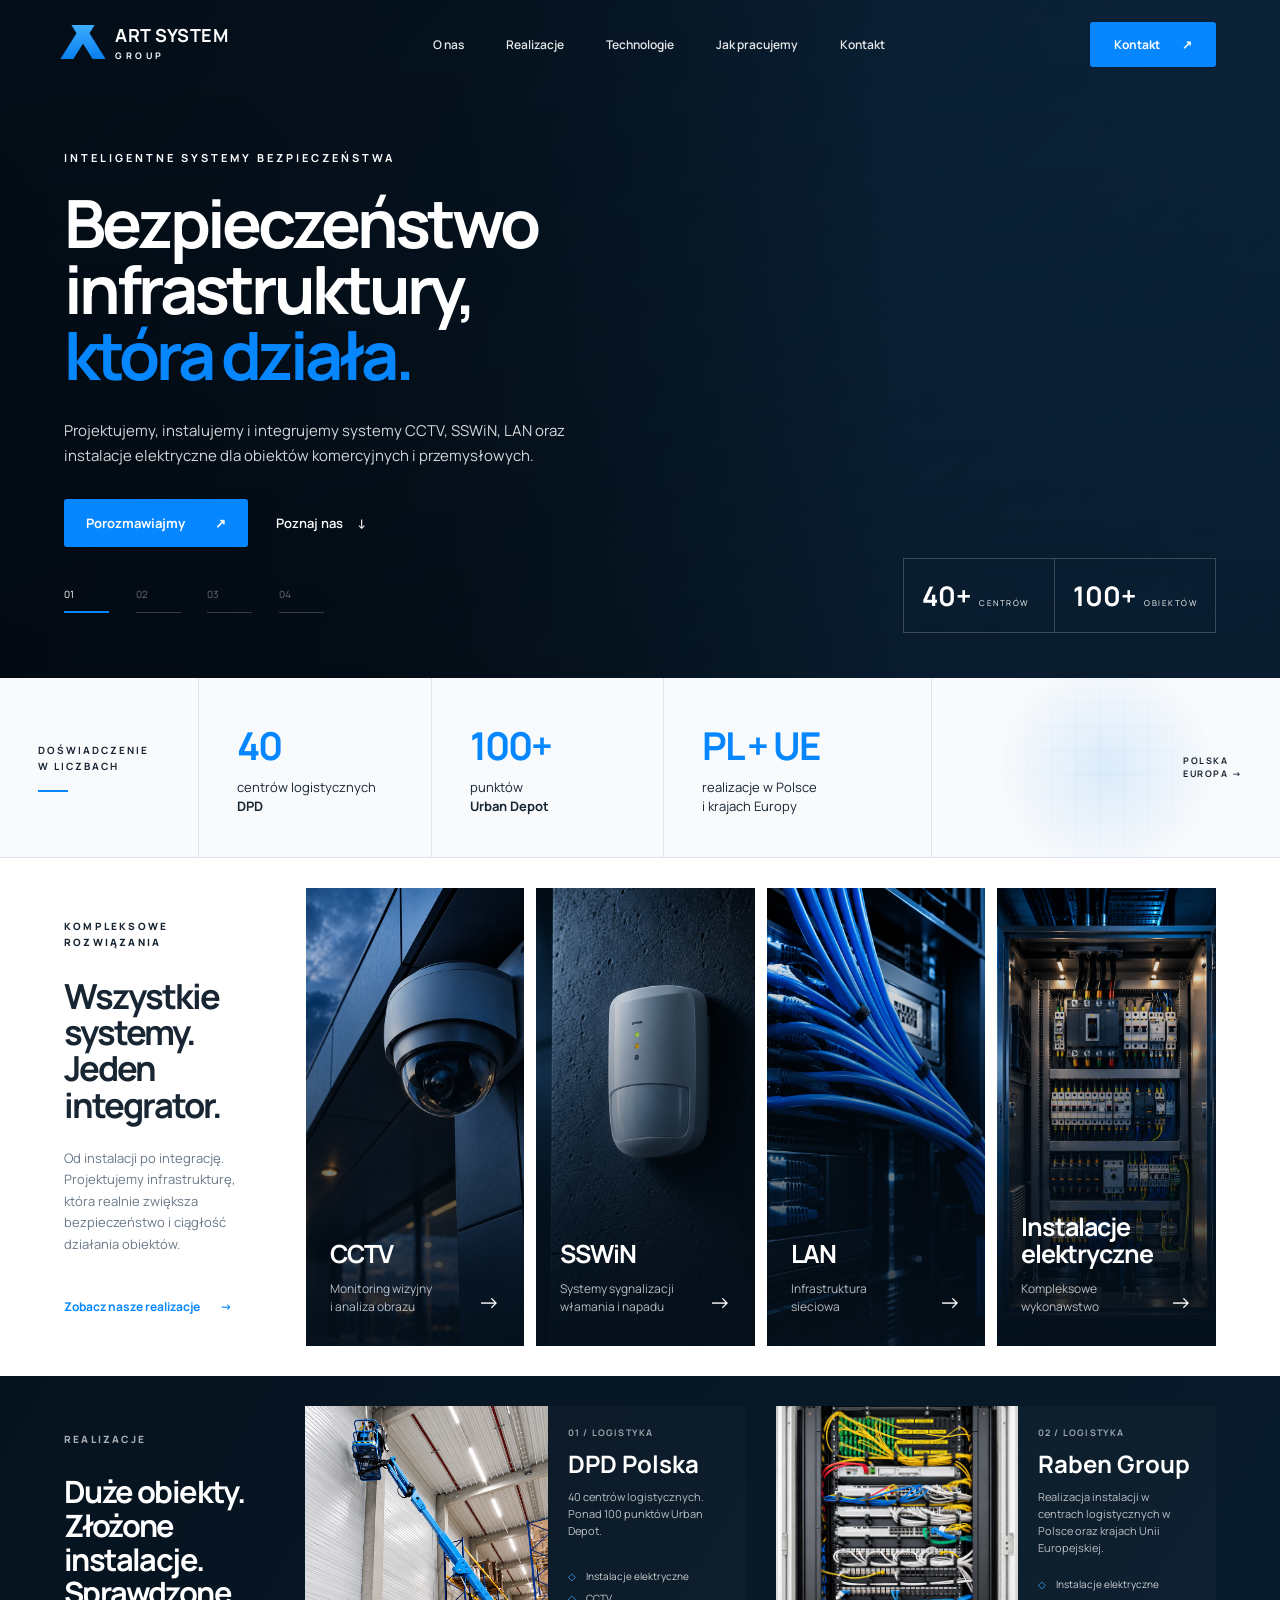
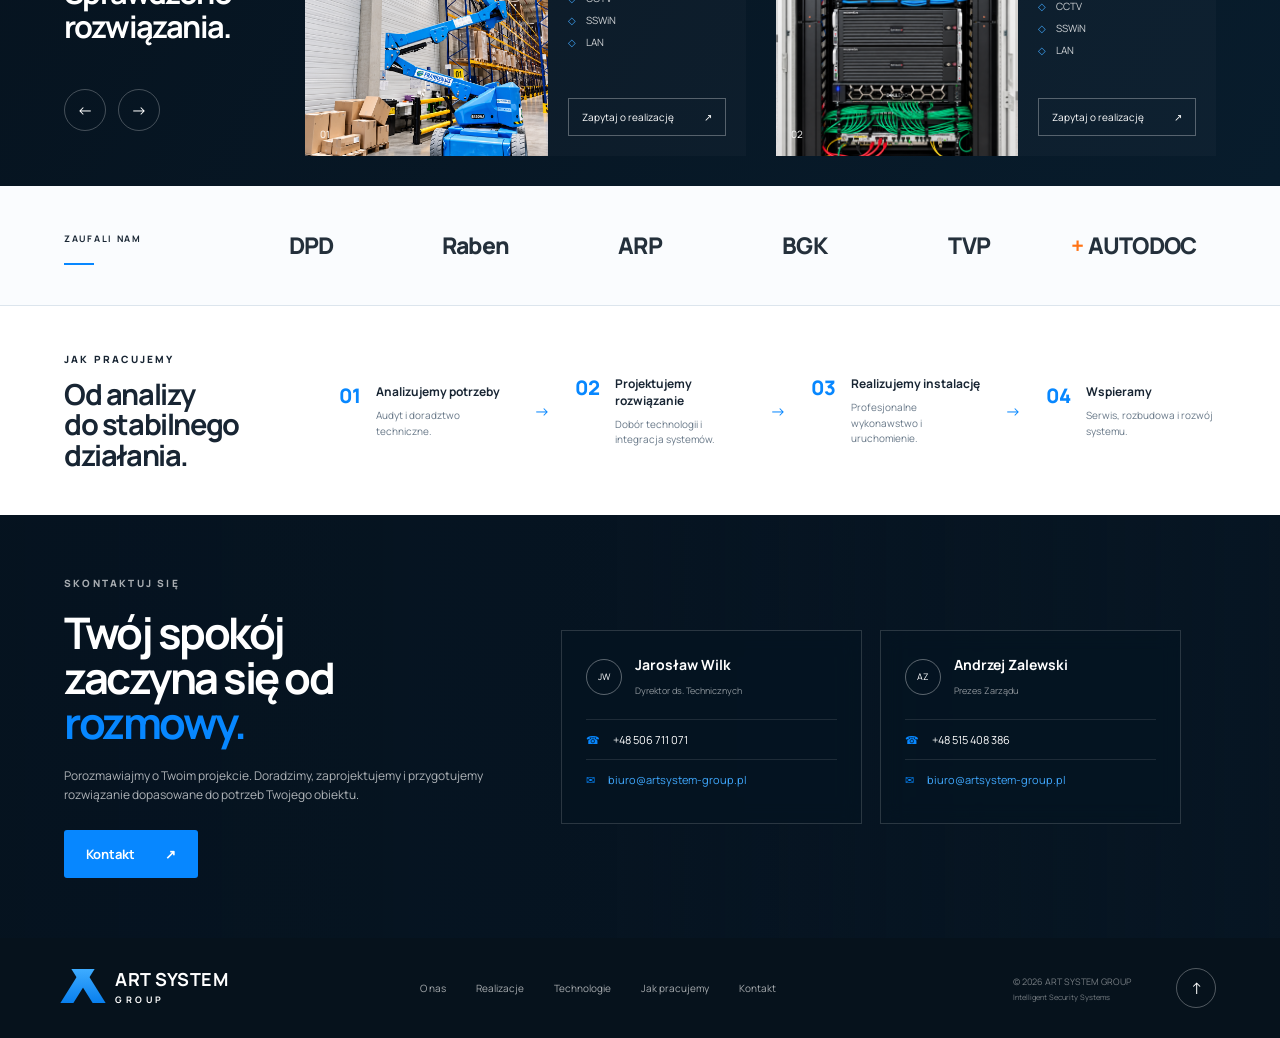
==== commit 8ca4c11f: "Big website changes" ====
--- a/index.html
+++ b/index.html
@@ -2,695 +2,1249 @@
 <html lang="pl">
 
 <head>
+
     <meta charset="UTF-8">
-    <meta name="viewport" content="width=device-width, initial-scale=1.0">
+
+    <meta
+            name="viewport"
+            content="width=device-width, initial-scale=1.0"
+    >
 
     <meta
             name="description"
-            content="ART SYSTEM GROUP — inteligentne systemy bezpieczeństwa i monitoring CCTV."
-    >
-
-    <title>ART SYSTEM GROUP — Intelligent Security Systems</title>
+            content="ART SYSTEM GROUP — projektowanie, instalacja i integracja systemów CCTV, SSWiN, LAN oraz instalacji elektrycznych."
+    >
+
+    <title>
+        ART SYSTEM GROUP — Intelligent Security Systems
+    </title>
+
+
+    <!-- FAVICON -->
 
     <link
             rel="icon"
-            type="image/svg+xml"
-            href="data:image/svg+xml,%3Csvg xmlns='http://www.w3.org/2000/svg' viewBox='0 0 64 64'%3E%3Crect width='64' height='64' rx='14' fill='%230d1b2b'/%3E%3Ccircle cx='32' cy='32' r='19' fill='none' stroke='%23087fee' stroke-width='5'/%3E%3Ccircle cx='32' cy='32' r='8' fill='%23087fee'/%3E%3C/svg%3E"
-    >
-
-    <link rel="stylesheet" href="style.css">
+            href="assets/favicon.ico"
+            sizes="any"
+    >
+
+    <link
+            rel="icon"
+            type="image/png"
+            sizes="32x32"
+            href="assets/favicon-32x32.png"
+    >
+
+    <link
+            rel="apple-touch-icon"
+            href="assets/apple-touch-icon.png"
+    >
+
+
+    <!-- FONT -->
+
+    <link
+            rel="preconnect"
+            href="https://fonts.googleapis.com"
+    >
+
+    <link
+            rel="preconnect"
+            href="https://fonts.gstatic.com"
+            crossorigin
+    >
+
+    <link
+            href="https://fonts.googleapis.com/css2?family=Manrope:wght@400;500;600;700;800&display=swap"
+            rel="stylesheet"
+    >
+
+
+    <!-- CSS -->
+
+    <link
+            rel="stylesheet"
+            href="style.css"
+    >
+
 </head>
 
+
 <body>
 
-<header>
-
-    <a class="wordmark" href="#" aria-label="ART SYSTEM GROUP — strona główna">
-        <span><b>ART</b> SYSTEM</span>
-        <small>G R O U P</small>
+
+<!-- =========================================================
+     HEADER
+========================================================= -->
+
+<header class="site-header">
+
+    <a
+            class="brand"
+            href="#top"
+            aria-label="ART SYSTEM GROUP — strona główna"
+    >
+
+        <span class="brand-symbol">
+
+            <i></i>
+            <i></i>
+
+        </span>
+
+
+        <span class="brand-name">
+
+            <strong>
+                ART SYSTEM
+            </strong>
+
+            <small>
+                GROUP
+            </small>
+
+        </span>
+
     </a>
 
-    <nav aria-label="Menu główne">
-        <a href="#onas">O nas</a>
-        <a href="#proces">Jak pracujemy</a>
-        <a href="#poradnik">Warto wiedzieć</a>
+
+    <nav
+            class="desktop-nav"
+            aria-label="Menu główne"
+    >
+
+        <a href="#about">
+            O nas
+        </a>
+
+        <a href="#projects">
+            Realizacje
+        </a>
+
+        <a href="#technologies">
+            Technologie
+        </a>
+
+        <a href="#process">
+            Jak pracujemy
+        </a>
+
+        <a href="#contact">
+            Kontakt
+        </a>
+
     </nav>
 
-    <a class="nav-contact" href="#kontakt">
+
+    <div class="header-actions">
+
+        <a
+                href="#contact"
+                class="header-contact"
+        >
+
+            Kontakt
+
+            <span>
+                ↗
+            </span>
+
+        </a>
+
+
+        <button
+                class="mobile-menu-button"
+                aria-label="Otwórz menu"
+                aria-expanded="false"
+        >
+
+            <span></span>
+            <span></span>
+            <span></span>
+
+        </button>
+
+    </div>
+
+</header>
+
+
+<!-- =========================================================
+     MOBILE MENU
+========================================================= -->
+
+<div class="mobile-menu">
+
+    <a href="#about">
+        O nas
+    </a>
+
+    <a href="#projects">
+        Realizacje
+    </a>
+
+    <a href="#technologies">
+        Technologie
+    </a>
+
+    <a href="#process">
+        Jak pracujemy
+    </a>
+
+    <a href="#contact">
         Kontakt
-        <span>↗</span>
     </a>
 
-</header>
-
-
-<main>
-
-    <!-- HERO -->
-
-    <section class="hero">
-
-        <div class="hero-copy">
-
-            <div class="eyebrow">
-                <span class="line"></span>
+</div>
+
+
+<main id="top">
+
+
+    <!-- =====================================================
+         HERO
+    ====================================================== -->
+
+    <section
+            class="hero"
+            id="about"
+    >
+
+        <div class="hero-shade"></div>
+
+
+        <div class="hero-content">
+
+            <p class="hero-eyebrow">
+
                 INTELIGENTNE SYSTEMY BEZPIECZEŃSTWA
-            </div>
+
+            </p>
+
 
             <h1>
-                Bezpieczeństwo.<br>
-                W dobrym<br>
-                <em>kadrze.</em>
+
+                Bezpieczeństwo<br>
+                infrastruktury,<br>
+
+                <span>
+                    która działa.
+                </span>
+
             </h1>
 
+
+            <p class="hero-description">
+
+                Projektujemy, instalujemy i integrujemy systemy
+                CCTV, SSWiN, LAN oraz instalacje elektryczne
+                dla obiektów komercyjnych i przemysłowych.
+
+            </p>
+
+
+            <div class="hero-buttons">
+
+                <a
+                        href="#contact"
+                        class="button-primary"
+                >
+
+                    Porozmawiajmy
+
+                    <span>
+                        ↗
+                    </span>
+
+                </a>
+
+
+                <a
+                        href="#experience"
+                        class="button-secondary"
+                >
+
+                    Poznaj nas
+
+                    <span>
+                        ↓
+                    </span>
+
+                </a>
+
+            </div>
+
+
+            <div class="hero-index">
+
+                <span class="active">
+                    01
+                </span>
+
+                <span>
+                    02
+                </span>
+
+                <span>
+                    03
+                </span>
+
+                <span>
+                    04
+                </span>
+
+            </div>
+
+        </div>
+
+
+        <!-- MINI STATS -->
+
+        <div class="hero-mini-stats">
+
+            <div>
+
+                <strong>
+                    40+
+                </strong>
+
+                <span>
+                    CENTRÓW
+                </span>
+
+            </div>
+
+
+            <div>
+
+                <strong>
+                    100+
+                </strong>
+
+                <span>
+                    OBIEKTÓW
+                </span>
+
+            </div>
+
+        </div>
+
+    </section>
+
+
+    <!-- =====================================================
+         EXPERIENCE
+    ====================================================== -->
+
+    <section
+            class="experience"
+            id="experience"
+    >
+
+        <div class="experience-label">
+
+            <span>
+
+                DOŚWIADCZENIE<br>
+                W LICZBACH
+
+            </span>
+
+            <i></i>
+
+        </div>
+
+
+        <div class="experience-stat">
+
+            <strong>
+                40
+            </strong>
+
             <p>
-                Twój dom. Twoja firma. Twój spokój.<br>
-                Monitoring CCTV dopasowany do miejsc,<br class="desktop">
-                które mają dla Ciebie znaczenie.
+
+                centrów logistycznych<br>
+
+                <b>
+                    DPD
+                </b>
+
             </p>
 
-            <div class="hero-actions">
-
-                <a class="button" href="#kontakt">
-                    Porozmawiajmy
-                    <span>↗</span>
+        </div>
+
+
+        <div class="experience-stat">
+
+            <strong>
+                100+
+            </strong>
+
+            <p>
+
+                punktów<br>
+
+                <b>
+                    Urban Depot
+                </b>
+
+            </p>
+
+        </div>
+
+
+        <div class="experience-stat">
+
+            <strong>
+                PL + UE
+            </strong>
+
+            <p>
+
+                realizacje w Polsce<br>
+                i krajach Europy
+
+            </p>
+
+        </div>
+
+
+        <div class="experience-map">
+
+            <div class="map-grid"></div>
+
+            <span>
+
+                POLSKA<br>
+                EUROPA →
+
+            </span>
+
+        </div>
+
+    </section>
+
+
+    <!-- =====================================================
+         TECHNOLOGIES
+    ====================================================== -->
+
+    <section
+            class="technologies"
+            id="technologies"
+    >
+
+
+        <!-- INTRO -->
+
+        <div class="technology-intro">
+
+            <p class="section-label">
+
+                KOMPLEKSOWE<br>
+                ROZWIĄZANIA
+
+            </p>
+
+
+            <h2>
+
+                Wszystkie<br>
+                systemy.<br>
+                Jeden integrator.
+
+            </h2>
+
+
+            <p>
+
+                Od instalacji po integrację.
+                Projektujemy infrastrukturę,
+                która realnie zwiększa bezpieczeństwo
+                i ciągłość działania obiektów.
+
+            </p>
+
+
+            <a
+                    href="#projects"
+                    class="inline-link"
+            >
+
+                Zobacz nasze realizacje
+
+                <span>
+                    →
+                </span>
+
+            </a>
+
+        </div>
+
+
+        <!-- CCTV -->
+
+        <article class="technology-card technology-cctv">
+
+            <div class="technology-gradient"></div>
+
+
+            <div class="technology-number">
+
+
+            </div>
+
+
+            <div class="technology-content">
+
+                <h3>
+                    CCTV
+                </h3>
+
+                <p>
+
+                    Monitoring wizyjny<br>
+                    i analiza obrazu
+
+                </p>
+
+                <span>
+                    →
+                </span>
+
+            </div>
+
+        </article>
+
+
+        <!-- SSWIN -->
+
+        <article class="technology-card technology-sswin">
+
+            <div class="technology-gradient"></div>
+
+
+            <div class="technology-number">
+
+
+            </div>
+
+
+            <div class="technology-content">
+
+                <h3>
+                    SSWiN
+                </h3>
+
+                <p>
+
+                    Systemy sygnalizacji<br>
+                    włamania i napadu
+
+                </p>
+
+                <span>
+                    →
+                </span>
+
+            </div>
+
+        </article>
+
+
+        <!-- LAN -->
+
+        <article class="technology-card technology-lan">
+
+            <div class="technology-gradient"></div>
+
+
+            <div class="technology-number">
+
+
+            </div>
+
+
+            <div class="technology-content">
+
+                <h3>
+                    LAN
+                </h3>
+
+                <p>
+
+                    Infrastruktura<br>
+                    sieciowa
+
+                </p>
+
+                <span>
+                    →
+                </span>
+
+            </div>
+
+        </article>
+
+
+        <!-- ELEKTRYKA -->
+
+        <article class="technology-card technology-electric">
+
+            <div class="technology-gradient"></div>
+
+
+            <div class="technology-number">
+
+
+            </div>
+
+
+            <div class="technology-content">
+
+                <h3>
+
+                    Instalacje<br>
+                    elektryczne
+
+                </h3>
+
+
+                <p>
+
+                    Kompleksowe<br>
+                    wykonawstwo
+
+                </p>
+
+
+                <span>
+                    →
+                </span>
+
+            </div>
+
+        </article>
+
+    </section>
+
+
+    <!-- =====================================================
+         PROJECTS
+    ====================================================== -->
+
+    <!-- =====================================================
+      PROJECTS
+ ====================================================== -->
+
+    <!-- =====================================================
+     PROJECTS
+====================================================== -->
+
+    <section
+            class="projects"
+            id="projects"
+    >
+
+        <!-- INTRO -->
+
+        <div class="projects-intro">
+
+            <p class="section-label light">
+                REALIZACJE
+            </p>
+
+            <h2>
+                Duże obiekty.<br>
+                Złożone instalacje.<br>
+                Sprawdzone<br>
+                rozwiązania.
+            </h2>
+
+            <div class="project-arrows">
+
+                <button
+                        type="button"
+                        aria-label="Poprzednia realizacja"
+                >
+                    ←
+                </button>
+
+                <button
+                        type="button"
+                        aria-label="Następna realizacja"
+                >
+                    →
+                </button>
+
+            </div>
+
+        </div>
+
+
+        <!-- DPD -->
+
+        <article class="project">
+
+            <div class="project-image project-dpd">
+
+            <span class="project-photo-label">
+                01
+            </span>
+
+            </div>
+
+
+            <div class="project-info">
+
+            <span class="project-type">
+                01 / LOGISTYKA
+            </span>
+
+                <h3>
+                    DPD Polska
+                </h3>
+
+                <p>
+                    40 centrów logistycznych.<br>
+                    Ponad 100 punktów Urban Depot.
+                </p>
+
+                <ul>
+
+                    <li>
+                        Instalacje elektryczne
+                    </li>
+
+                    <li>
+                        CCTV
+                    </li>
+
+                    <li>
+                        SSWiN
+                    </li>
+
+                    <li>
+                        LAN
+                    </li>
+
+                </ul>
+
+                <a href="#contact">
+
+                    Zapytaj o realizację
+
+                    <span>
+                    ↗
+                </span>
+
                 </a>
 
-                <a class="text-link" href="#onas">
-                    Poznaj nas ↓
+            </div>
+
+        </article>
+
+
+        <!-- RABEN -->
+
+        <article class="project">
+
+            <div class="project-image project-raben">
+
+            <span class="project-photo-label">
+                02
+            </span>
+
+            </div>
+
+
+            <div class="project-info">
+
+            <span class="project-type">
+                02 / LOGISTYKA
+            </span>
+
+                <h3>
+                    Raben Group
+                </h3>
+
+                <p>
+                    Realizacja instalacji
+                    w centrach logistycznych
+                    w Polsce oraz krajach
+                    Unii Europejskiej.
+                </p>
+
+                <ul>
+
+                    <li>
+                        Instalacje elektryczne
+                    </li>
+
+                    <li>
+                        CCTV
+                    </li>
+
+                    <li>
+                        SSWiN
+                    </li>
+
+                    <li>
+                        LAN
+                    </li>
+
+                </ul>
+
+                <a href="#contact">
+
+                    Zapytaj o realizację
+
+                    <span>
+                    ↗
+                </span>
+
                 </a>
 
             </div>
 
-            <div class="hero-note">
-                <span>CCTV / SECURITY</span>
-                <span>Technologia, która daje poczucie kontroli.</span>
-            </div>
-
-        </div>
-
-
-        <div class="hero-art">
-
-            <img
-                    src="assets/logo.jpeg"
-                    alt="Logo ART SYSTEM GROUP"
-                    width="1536"
-                    height="1024"
-            >
-
-        </div>
+        </article>
 
     </section>
-
-
-    <!-- PASEK -->
-
-    <div class="application-strip">
-
-        <span>JEDEN CEL. RÓŻNE PRZESTRZENIE.</span>
-
-        <span>Dom i posesja</span>
-
-        <i></i>
-
-        <span>Biuro i lokal</span>
-
-        <i></i>
-
-        <span>Magazyn i obiekt</span>
-
-    </div>
-
-
-    <!-- O NAS -->
-
-    <section id="onas" class="section about">
-
-        <div class="section-heading">
+    <!-- =====================================================
+         CLIENTS
+    ====================================================== -->
+
+    <section class="clients">
+
+        <div class="clients-label">
+
+            <span>
+
+                ZAUFALI NAM
+
+            </span>
+
+            <i></i>
+
+        </div>
+
+
+        <div class="client">
+
+            DPD
+
+        </div>
+
+
+        <div class="client">
+
+            Raben
+
+        </div>
+
+
+        <div class="client">
+
+            ARP
+
+        </div>
+
+
+        <div class="client">
+
+            BGK
+
+        </div>
+
+
+        <div class="client">
+
+            TVP
+
+        </div>
+
+
+        <div class="client">
+
+            <b>+</b> AUTODOC
+
+        </div>
+
+    </section>
+
+
+    <!-- =====================================================
+         PROCESS
+    ====================================================== -->
+
+    <section
+            class="process"
+            id="process"
+    >
+
+
+        <!-- INTRO -->
+
+        <div class="process-intro">
+
+            <p class="section-label">
+
+                JAK PRACUJEMY
+
+            </p>
+
+
+            <h2>
+
+                Od analizy<br>
+                do stabilnego<br>
+                działania.
+
+            </h2>
+
+        </div>
+
+
+        <!-- STEP 1 -->
+
+        <article class="process-step">
+
+            <span class="step-number">
+
+                01
+
+            </span>
+
 
             <div>
 
-                <div class="eyebrow">
-                    01 — O NAS
-                </div>
-
-                <h2>
-                    Technologia.<br>
-                    Bezpieczeństwo.<br>
-                    <em>Spokój.</em>
-                </h2>
-
-            </div>
-
-
-            <div class="about-description">
+                <h3>
+
+                    Analizujemy potrzeby
+
+                </h3>
+
 
                 <p>
-                    ART SYSTEM GROUP działa w obszarze inteligentnych
-                    systemów bezpieczeństwa i monitoringu CCTV.
+
+                    Audyt i doradztwo techniczne.
+
                 </p>
 
+            </div>
+
+        </article>
+
+
+        <div class="process-arrow">
+
+            →
+
+        </div>
+
+
+        <!-- STEP 2 -->
+
+        <article class="process-step">
+
+            <span class="step-number">
+
+                02
+
+            </span>
+
+
+            <div>
+
+                <h3>
+
+                    Projektujemy rozwiązanie
+
+                </h3>
+
+
                 <p>
-                    Każdy obiekt traktujemy indywidualnie.
-                    Najpierw poznajemy potrzeby i warunki,
-                    a następnie dobieramy rozwiązanie
-                    odpowiednie do konkretnego miejsca.
+
+                    Dobór technologii i integracja systemów.
+
                 </p>
 
             </div>
 
-        </div>
-
-
-        <div class="about-grid">
-
-            <article class="about-item">
-
-                <span>01</span>
+        </article>
+
+
+        <div class="process-arrow">
+
+            →
+
+        </div>
+
+
+        <!-- STEP 3 -->
+
+        <article class="process-step">
+
+            <span class="step-number">
+
+                03
+
+            </span>
+
+
+            <div>
 
                 <h3>
-                    Indywidualne podejście
+
+                    Realizujemy instalację
+
                 </h3>
 
+
                 <p>
-                    Każdy obiekt jest inny.
-                    System powinien odpowiadać rzeczywistym
-                    potrzebom użytkownika i charakterowi miejsca.
+
+                    Profesjonalne wykonawstwo
+                    i uruchomienie.
+
                 </p>
 
-            </article>
-
-
-            <article class="about-item">
-
-                <span>02</span>
+            </div>
+
+        </article>
+
+
+        <div class="process-arrow">
+
+            →
+
+        </div>
+
+
+        <!-- STEP 4 -->
+
+        <article class="process-step">
+
+            <span class="step-number">
+
+                04
+
+            </span>
+
+
+            <div>
 
                 <h3>
-                    Przemyślane rozwiązania
+
+                    Wspieramy
+
                 </h3>
 
+
                 <p>
-                    Liczy się nie tylko sprzęt,
-                    ale również rozmieszczenie urządzeń,
-                    konfiguracja i sposób korzystania z systemu.
+
+                    Serwis, rozbudowa
+                    i rozwój systemu.
+
                 </p>
 
-            </article>
-
-
-            <article class="about-item">
-
-                <span>03</span>
-
-                <h3>
-                    Prosta obsługa
-                </h3>
-
-                <p>
-                    Technologia powinna zwiększać bezpieczeństwo
-                    i komfort, a nie komplikować codzienne użytkowanie.
-                </p>
-
-            </article>
-
-        </div>
+            </div>
+
+        </article>
 
     </section>
 
 
-    <!-- JAK PRACUJEMY -->
-
-    <section id="proces" class="process section">
-
-        <div class="process-intro">
-
-            <div class="eyebrow">
-                02 — OD ROZMOWY DO OBRAZU
-            </div>
+    <!-- =====================================================
+         CONTACT
+    ====================================================== -->
+
+    <section
+            class="contact"
+            id="contact"
+    >
+
+        <div class="contact-overlay"></div>
+
+
+        <!-- CONTACT INTRO -->
+
+        <div class="contact-intro">
+
+            <p class="section-label light">
+
+                SKONTAKTUJ SIĘ
+
+            </p>
+
 
             <h2>
-                Jasny plan.<br>
-                Spokojna głowa.
-            </h2>
-
-            <p>
-                Bez przypadkowych decyzji.<br>
-                Bez niepotrzebnych komplikacji.
-            </p>
-
-            <a href="#kontakt" class="text-link">
-                Zacznijmy od rozmowy ↗
-            </a>
-
-        </div>
-
-
-        <div class="steps">
-
-            <div>
-
-                <span>01</span>
-
-                <div>
-
-                    <h3>
-                        Poznajemy Twoje potrzeby
-                    </h3>
-
-                    <p>
-                        Rozmawiamy o obiekcie,
-                        najważniejszych strefach
-                        oraz oczekiwaniach dotyczących systemu.
-                    </p>
-
-                </div>
-
-            </div>
-
-
-            <div>
-
-                <span>02</span>
-
-                <div>
-
-                    <h3>
-                        Dobieramy rozwiązanie
-                    </h3>
-
-                    <p>
-                        Analizujemy warunki i dobieramy rozwiązanie
-                        odpowiednie do konkretnego miejsca.
-                    </p>
-
-                </div>
-
-            </div>
-
-
-            <div>
-
-                <span>03</span>
-
-                <div>
-
-                    <h3>
-                        Uruchamiamy i wyjaśniamy
-                    </h3>
-
-                    <p>
-                        Konfigurujemy system i pokazujemy jego obsługę,
-                        aby codzienne korzystanie było proste.
-                    </p>
-
-                </div>
-
-            </div>
-
-        </div>
-
-    </section>
-
-
-    <!-- WARTO WIEDZIEĆ -->
-
-    <section id="poradnik" class="section">
-
-        <div class="section-heading">
-
-            <div>
-
-                <div class="eyebrow">
-                    03 — WARTO WIEDZIEĆ
-                </div>
-
-                <h2>
-                    O monitoringu.<br>
-                    Po ludzku.
-                </h2>
-
-            </div>
-
-            <p>
-                Kilka podstawowych informacji
-                dla osób, które chcą lepiej zrozumieć
-                działanie systemów monitoringu.
-            </p>
-
-        </div>
-
-
-        <div class="articles">
-
-            <!-- ARTYKUŁ 1 -->
-
-            <details>
-
-                <summary>
-
-                    <div class="article-visual visual-one">
-
-                        <span>01</span>
-
-                        <b>
-                            DOBRY<br>
-                            PUNKT WIDZENIA.
-                        </b>
-
-                        <small>
-                            PLANOWANIE SYSTEMU
-                        </small>
-
-                    </div>
-
-                    <div class="article-body">
-
-                        <span class="tag">
-                            PODSTAWY · 2 MIN CZYTANIA
-                        </span>
-
-                        <h3>
-                            Od czego zacząć monitoring?
-                        </h3>
-
-                        <p>
-                            Kilka pytań, które warto sobie zadać
-                            przed wyborem kamer.
-                        </p>
-
-                        <span class="read">
-                            Czytaj
-                            <b>↗</b>
-                        </span>
-
-                    </div>
-
-                </summary>
-
-                <div class="article-expanded">
-
-                    <h4>
-                        Najpierw miejsca, potem sprzęt
-                    </h4>
-
-                    <p>
-                        Na początku warto określić,
-                        które miejsca mają być obserwowane:
-                        wejście, brama, podjazd,
-                        magazyn lub inne ważne strefy.
-                    </p>
-
-                    <h4>
-                        Co powinno być widoczne?
-                    </h4>
-
-                    <p>
-                        Inne wymagania będzie miał monitoring całej przestrzeni,
-                        a inne system obserwujący konkretne wejście
-                        lub wybrany punkt.
-                    </p>
-
-                    <h4>
-                        Dzień i noc
-                    </h4>
-
-                    <p>
-                        Warunki oświetleniowe mają duży wpływ
-                        na ustawienie oraz dobór urządzeń.
-                    </p>
-
-                </div>
-
-            </details>
-
-
-            <!-- ARTYKUŁ 2 -->
-
-            <details>
-
-                <summary>
-
-                    <div class="article-visual visual-two">
-
-                        <span>02</span>
-
-                        <b>
-                            SZCZEGÓŁY<br>
-                            MAJĄ ZNACZENIE.
-                        </b>
-
-                        <small>
-                            WYBÓR KAMER
-                        </small>
-
-                    </div>
-
-                    <div class="article-body">
-
-                        <span class="tag">
-                            SPRZĘT · 2 MIN CZYTANIA
-                        </span>
-
-                        <h3>
-                            Czy więcej megapikseli to wszystko?
-                        </h3>
-
-                        <p>
-                            Na jakość obrazu wpływa więcej
-                            niż tylko jedna liczba.
-                        </p>
-
-                        <span class="read">
-                            Czytaj
-                            <b>↗</b>
-                        </span>
-
-                    </div>
-
-                </summary>
-
-                <div class="article-expanded">
-
-                    <h4>
-                        Liczy się cały kadr
-                    </h4>
-
-                    <p>
-                        Rozdzielczość jest jednym z parametrów.
-                        Znaczenie mają również obiektyw,
-                        kąt widzenia, odległość
-                        i warunki oświetleniowe.
-                    </p>
-
-                    <h4>
-                        Szerzej nie zawsze znaczy lepiej
-                    </h4>
-
-                    <p>
-                        Szeroki kadr obejmuje większą przestrzeń,
-                        ale obserwowane obiekty zajmują
-                        mniejszą część obrazu.
-                    </p>
-
-                    <h4>
-                        Dobór do miejsca
-                    </h4>
-
-                    <p>
-                        Sprzęt powinien być dobierany
-                        do konkretnej lokalizacji
-                        i celu monitoringu.
-                    </p>
-
-                </div>
-
-            </details>
-
-
-            <!-- ARTYKUŁ 3 -->
-
-            <details>
-
-                <summary>
-
-                    <div class="article-visual visual-three">
-
-                        <span>03</span>
-
-                        <b>
-                            BLISKO.<br>
-                            NAWET Z DALEKA.
-                        </b>
-
-                        <small>
-                            DOSTĘP DO OBRAZU
-                        </small>
-
-                    </div>
-
-                    <div class="article-body">
-
-                        <span class="tag">
-                            OBSŁUGA · 2 MIN CZYTANIA
-                        </span>
-
-                        <h3>
-                            Monitoring w telefonie
-                        </h3>
-
-                        <p>
-                            Wygodny dostęp do obrazu
-                            zaczyna się od właściwej konfiguracji.
-                        </p>
-
-                        <span class="read">
-                            Czytaj
-                            <b>↗</b>
-                        </span>
-
-                    </div>
-
-                </summary>
-
-                <div class="article-expanded">
-
-                    <h4>
-                        System i aplikacja
-                    </h4>
-
-                    <p>
-                        Kompatybilny system może umożliwiać
-                        zdalny podgląd za pomocą aplikacji.
-                    </p>
-
-                    <h4>
-                        Połączenie sieciowe
-                    </h4>
-
-                    <p>
-                        Jakość i płynność zdalnego podglądu
-                        zależy między innymi od jakości
-                        połączenia internetowego.
-                    </p>
-
-                    <h4>
-                        Bezpieczeństwo dostępu
-                    </h4>
-
-                    <p>
-                        Dostęp do systemu powinien być chroniony
-                        silnym hasłem, a urządzenia odpowiednio
-                        skonfigurowane i aktualizowane.
-                    </p>
-
-                </div>
-
-            </details>
-
-        </div>
-
-    </section>
-
-
-    <!-- KONTAKT -->
-
-    <section id="kontakt" class="contact">
-
-        <div>
-
-            <div class="eyebrow">
-                04 — POROZMAWIAJMY
-            </div>
-
-            <h2>
+
                 Twój spokój<br>
                 zaczyna się od<br>
-                <em>rozmowy.</em>
+
+                <span>
+                    rozmowy.
+                </span>
+
             </h2>
 
+
             <p>
-                Chcesz porozmawiać o systemie bezpieczeństwa?
-                Skontaktuj się z nami.
+
+                Porozmawiajmy o Twoim projekcie.
+                Doradzimy, zaprojektujemy
+                i przygotujemy rozwiązanie
+                dopasowane do potrzeb
+                Twojego obiektu.
+
             </p>
 
-        </div>
-
-
-        <div class="contact-people">
-
-            <div>
+
+            <a
+                    href="mailto:biuro@artsystem-group.pl"
+                    class="button-primary"
+            >
+
+                Kontakt
 
                 <span>
-                    DORADZTWO TECHNICZNE
-                </span>
-
-                <h3>
-                    Jarosław Wilk
-                </h3>
-
-                <p>
-                    Dyrektor ds. Technicznych
-                </p>
-
-                <div class="contact-links">
-
-                    <a
-                            class="contact-phone"
-                            href="tel:+48506711071"
-                    >
-                        +48 506 711 071
-                        <b>↗</b>
-                    </a>
-
-                    <a
-                            class="contact-email"
-                            href="mailto:biuro@artsystem-group.pl"
-                    >
-                        biuro@artsystem-group.pl
-                        <b>↗</b>
-                    </a>
+                    ↗
+                </span>
+
+            </a>
+
+        </div>
+
+
+        <!-- CONTACT CARDS -->
+
+        <div class="contact-cards">
+
+
+            <!-- JAROSŁAW -->
+
+            <article class="contact-card">
+
+                <div class="person">
+
+                    <div class="person-icon">
+
+                        JW
+
+                    </div>
+
+
+                    <div>
+
+                        <h3>
+
+                            Jarosław Wilk
+
+                        </h3>
+
+
+                        <span>
+
+                            Dyrektor ds. Technicznych
+
+                        </span>
+
+                    </div>
 
                 </div>
 
-            </div>
-
-
-            <div>
-
-                <span>
-                    KONTAKT BIZNESOWY
-                </span>
-
-                <h3>
-                    Andrzej Zalewski
-                </h3>
-
-                <p>
-                    Prezes Zarządu
-                </p>
-
-                <div class="contact-links">
-
-                    <a
-                            class="contact-phone"
-                            href="tel:+48515408386"
-                    >
-                        +48 515 408 386
-                        <b>↗</b>
-                    </a>
-
-                    <a
-                            class="contact-email"
-                            href="mailto:biuro@artsystem-group.pl"
-                    >
-                        biuro@artsystem-group.pl
-                        <b>↗</b>
-                    </a>
+
+                <a
+                        href="tel:+48506711071"
+                        class="contact-row"
+                >
+
+                    <span>
+                        ☎
+                    </span>
+
+                    +48 506 711 071
+
+                </a>
+
+
+                <a
+                        href="mailto:biuro@artsystem-group.pl"
+                        class="contact-row mail"
+                >
+
+                    <span>
+                        ✉
+                    </span>
+
+                    biuro@artsystem-group.pl
+
+                </a>
+
+            </article>
+
+
+            <!-- ANDRZEJ -->
+
+            <article class="contact-card">
+
+                <div class="person">
+
+                    <div class="person-icon">
+
+                        AZ
+
+                    </div>
+
+
+                    <div>
+
+                        <h3>
+
+                            Andrzej Zalewski
+
+                        </h3>
+
+
+                        <span>
+
+                            Prezes Zarządu
+
+                        </span>
+
+                    </div>
 
                 </div>
 
-            </div>
+
+                <a
+                        href="tel:+48515408386"
+                        class="contact-row"
+                >
+
+                    <span>
+                        ☎
+                    </span>
+
+                    +48 515 408 386
+
+                </a>
+
+
+                <a
+                        href="mailto:biuro@artsystem-group.pl"
+                        class="contact-row mail"
+                >
+
+                    <span>
+                        ✉
+                    </span>
+
+                    biuro@artsystem-group.pl
+
+                </a>
+
+            </article>
 
         </div>
 
@@ -699,88 +1253,98 @@
 </main>
 
 
-<!-- FOOTER -->
+<!-- =========================================================
+     FOOTER
+========================================================= -->
 
 <footer class="site-footer">
 
-    <div class="footer-brand">
-
-        <a class="wordmark" href="#">
-
-            <span>
-                <b>ART</b> SYSTEM
-            </span>
+    <a
+            class="brand"
+            href="#top"
+            aria-label="ART SYSTEM GROUP — strona główna"
+    >
+
+        <span class="brand-symbol">
+
+            <i></i>
+            <i></i>
+
+        </span>
+
+
+        <span class="brand-name">
+
+            <strong>
+
+                ART SYSTEM
+
+            </strong>
+
 
             <small>
-                G R O U P
+
+                GROUP
+
             </small>
 
-        </a>
-
-        <p>
-            Intelligent Security Systems
-        </p>
-
-    </div>
-
-
-    <div class="footer-company">
-
-        <strong>
-            ART-SYSTEM sp. z o.o.
-        </strong>
-
-        <span>
-            ul. Wólczańska 4/70
         </span>
 
-        <span>
-            90-720 Łódź
-        </span>
-
-        <span>
-            KRS: 0000517638
-        </span>
-
-        <span>
-            NIP: 9522130723
-        </span>
-
-        <span>
-            REGON: 147339954
-        </span>
-
-        <span>
-            Kapitał zakładowy: 5 000,00 zł
-        </span>
-
-    </div>
-
-
-    <div class="footer-links">
-
-        <a href="#onas">
+    </a>
+
+
+    <nav>
+
+        <a href="#about">
             O nas
         </a>
 
-        <a href="#proces">
+        <a href="#projects">
+            Realizacje
+        </a>
+
+        <a href="#technologies">
+            Technologie
+        </a>
+
+        <a href="#process">
             Jak pracujemy
         </a>
 
-        <a href="#kontakt">
+        <a href="#contact">
             Kontakt
         </a>
 
-        <a href="#">
-            Do góry ↑
-        </a>
+    </nav>
+
+
+    <div class="footer-copy">
+
+        <span>
+
+            © 2026 ART SYSTEM GROUP
+
+        </span>
+
+
+        <small>
+
+            Intelligent Security Systems
+
+        </small>
 
     </div>
 
 
-    <div class="footer-bottom">
-        © 2026 ART SYSTEM GROUP
-    </div>
+    <a
+            href="#top"
+            class="back-top"
+            aria-label="Wróć na górę"
+    >
+
+        ↑
+
+    </a>
 
 </footer>
 
--- a/style.css
+++ b/style.css
@@ -1,1505 +1,1949 @@
-@import url('https://fonts.googleapis.com/css2?family=Manrope:wght@400;500;600;700;800&display=swap');
-
+/* ==========================================================
+   ART SYSTEM GROUP
+   REDESIGN
+========================================================== */
 
 :root {
-    --ink: #0d1b2b;
-    --muted: #637181;
-    --blue: #087fee;
-    --line: #dfe5eb;
-    --light: #f5f7fa;
-}
-
+    --blue: #0787ff;
+    --blue-light: #40a9ff;
+
+    --navy: #071522;
+    --navy-2: #091b2b;
+    --navy-3: #0d2234;
+
+    --ink: #0b1723;
+    --text: #182533;
+    --muted: #687888;
+
+    --white: #ffffff;
+    --off-white: #f5f8fb;
+
+    --line: #dce5ed;
+
+    --green: #25d18a;
+
+    --max-width: 1600px;
+}
+
+
+/* ==========================================================
+   RESET
+========================================================== */
 
 * {
     box-sizing: border-box;
 }
 
-
 html {
     scroll-behavior: smooth;
-    scroll-padding-top: 30px;
-}
-
+    scroll-padding-top: 80px;
+}
 
 body {
     margin: 0;
-    overflow-x: hidden;
-
-    background: #ffffff;
-
-    color: var(--ink);
-
-    font-family: Manrope, Arial, sans-serif;
-}
-
+    font-family: "Manrope", Arial, sans-serif;
+    color: var(--text);
+    background: var(--white);
+    -webkit-font-smoothing: antialiased;
+}
+
+body.menu-open {
+    overflow: hidden;
+}
 
 a {
     color: inherit;
     text-decoration: none;
 }
 
-
-button,
-a,
-summary {
-    -webkit-tap-highlight-color: transparent;
-}
-
-
-a:focus-visible,
-summary:focus-visible {
-    outline: 3px solid var(--blue);
-    outline-offset: 5px;
-}
-
-
-/* ========================================
+button {
+    font: inherit;
+}
+
+img {
+    display: block;
+    max-width: 100%;
+}
+
+
+/* ==========================================================
    HEADER
-======================================== */
-
-header {
+========================================================== */
+
+.site-header {
+    position: absolute;
+    z-index: 100;
+    top: 0;
+    left: 50%;
+    transform: translateX(-50%);
+
     width: 100%;
-    max-width: 1440px;
-    height: 112px;
-
-    margin: 0 auto;
+    max-width: var(--max-width);
+
+    height: 88px;
+
     padding: 0 5%;
 
     display: flex;
     align-items: center;
     justify-content: space-between;
 
+    color: white;
+}
+
+
+/* BRAND */
+
+.brand {
+    display: flex;
+    align-items: center;
+    gap: 13px;
+}
+
+.brand-symbol {
+    position: relative;
+
+    width: 38px;
+    height: 38px;
+
+    display: block;
+}
+
+.brand-symbol i {
+    position: absolute;
+
+    width: 13px;
+    height: 34px;
+
+    background: linear-gradient(
+            180deg,
+            #3eacff,
+            #087fee
+    );
+
+    transform: skew(-32deg);
+}
+
+.brand-symbol i:first-child {
+    left: 7px;
+}
+
+.brand-symbol i:last-child {
+    right: 7px;
+    transform: skew(32deg);
+}
+
+.brand-name {
+    display: flex;
+    flex-direction: column;
+}
+
+.brand-name strong {
+    font-size: 18px;
+    letter-spacing: .5px;
+    line-height: 1;
+}
+
+.brand-name small {
+    margin-top: 5px;
+
+    font-size: 9px;
+    font-weight: 700;
+
+    letter-spacing: 3.6px;
+}
+
+
+/* NAV */
+
+.desktop-nav {
+    display: flex;
+    align-items: center;
+    gap: 42px;
+}
+
+.desktop-nav a {
+    position: relative;
+
+    font-size: 12px;
+    font-weight: 600;
+
+    opacity: .9;
+}
+
+.desktop-nav a::after {
+    content: "";
+
+    position: absolute;
+
+    left: 0;
+    bottom: -8px;
+
+    width: 0;
+    height: 1px;
+
+    background: var(--blue);
+
+    transition: width .25s ease;
+}
+
+.desktop-nav a:hover::after {
+    width: 100%;
+}
+
+
+/* HEADER CONTACT */
+
+.header-actions {
+    display: flex;
+    align-items: center;
+    gap: 20px;
+}
+
+.header-contact {
+    padding: 14px 24px;
+
+    display: flex;
+    align-items: center;
+    gap: 22px;
+
+    background: var(--blue);
+    border-radius: 3px;
+
+    font-size: 12px;
+    font-weight: 700;
+
+    transition:
+            background .2s,
+            transform .2s;
+}
+
+.header-contact:hover {
+    background: #006fd7;
+    transform: translateY(-1px);
+}
+
+
+/* MOBILE BUTTON */
+
+.mobile-menu-button {
+    display: none;
+
+    width: 42px;
+    height: 42px;
+
+    padding: 10px;
+
+    border: 0;
+    background: transparent;
+
+    cursor: pointer;
+}
+
+.mobile-menu-button span {
+    display: block;
+
+    height: 2px;
+
+    margin: 5px 0;
+
+    background: white;
+
+    transition: .25s;
+}
+
+
+/* ==========================================================
+   MOBILE MENU
+========================================================== */
+
+.mobile-menu {
+    position: fixed;
+
+    z-index: 90;
+
+    inset: 0;
+
+    padding: 110px 7% 40px;
+
+    display: none;
+    flex-direction: column;
+    gap: 0;
+
+    color: white;
+
+    background:
+            radial-gradient(
+                    circle at 90% 10%,
+                    rgba(8, 127, 238, .25),
+                    transparent 35%
+            ),
+            #071522;
+}
+
+.mobile-menu.open {
+    display: flex;
+}
+
+.mobile-menu a {
+    padding: 20px 0;
+
+    border-bottom:
+            1px solid rgba(255, 255, 255, .12);
+
+    font-size: 26px;
+    font-weight: 600;
+}
+
+
+/* ==========================================================
+   HERO
+========================================================== */
+
+.hero {
+    position: relative;
+
+    min-height: 650px;
+
+    max-width: var(--max-width);
+    margin: auto;
+
+    padding: 150px 5% 65px;
+
+    display: flex;
+    align-items: center;
+
+    overflow: hidden;
+
+    color: white;
+
+    background:
+            linear-gradient(
+                    90deg,
+                    rgba(3, 14, 25, .96) 0%,
+                    rgba(3, 14, 25, .75) 36%,
+                    rgba(3, 14, 25, .25) 70%,
+                    rgba(3, 14, 25, .35) 100%
+            ),
+            url("assets/hero-logistics.jpg")
+            center / cover no-repeat,
+            linear-gradient(
+                    135deg,
+                    #071522,
+                    #123c61
+            );
+}
+
+.hero-shade {
+    position: absolute;
+    inset: 0;
+
+    pointer-events: none;
+
+    background:
+            linear-gradient(
+                    180deg,
+                    rgba(0, 0, 0, .05),
+                    rgba(0, 0, 0, .35)
+            );
+}
+
+.hero-content {
+    position: relative;
+    z-index: 3;
+
+    max-width: 600px;
+}
+
+.hero-eyebrow {
+    margin: 0 0 25px;
+
+    font-size: 11px;
+    font-weight: 700;
+
+    letter-spacing: 3px;
+}
+
+.hero h1 {
+    margin: 0;
+
+    font-size: clamp(54px, 5.2vw, 78px);
+    line-height: .99;
+
+    letter-spacing: -4px;
+    font-weight: 700;
+}
+
+.hero h1 span {
+    color: var(--blue);
+}
+
+.hero-description {
+    max-width: 510px;
+
+    margin: 30px 0;
+
+    font-size: 15px;
+    line-height: 1.7;
+
+    color: rgba(255, 255, 255, .83);
+}
+
+.hero-buttons {
+    display: flex;
+    align-items: center;
+    gap: 28px;
+}
+
+
+/* BUTTONS */
+
+.button-primary {
+    min-height: 48px;
+
+    padding: 0 22px;
+
+    display: inline-flex;
+    align-items: center;
+    justify-content: center;
+    gap: 30px;
+
+    background: var(--blue);
+    color: white;
+
+    border-radius: 3px;
+
+    font-size: 13px;
+    font-weight: 700;
+
+    transition:
+            background .2s,
+            transform .2s;
+}
+
+.button-primary:hover {
+    background: #006fd7;
+    transform: translateY(-2px);
+}
+
+.button-secondary {
+    display: inline-flex;
+    gap: 14px;
+
+    font-size: 13px;
+    font-weight: 600;
+}
+
+
+/* HERO INDEX */
+
+.hero-index {
+    width: 260px;
+
+    margin-top: 40px;
+
+    display: flex;
+    justify-content: space-between;
+
+    color: rgba(255, 255, 255, .4);
+
+    font-size: 10px;
+}
+
+.hero-index span {
+    position: relative;
+
+    width: 45px;
+
+    padding-bottom: 12px;
+}
+
+.hero-index span::after {
+    content: "";
+
+    position: absolute;
+
+    bottom: 0;
+    left: 0;
+
+    width: 100%;
+    height: 1px;
+
+    background:
+            rgba(255, 255, 255, .2);
+}
+
+.hero-index .active {
+    color: white;
+}
+
+.hero-index .active::after {
+    height: 2px;
+    background: var(--blue);
+}
+
+
+/* ==========================================================
+   HERO HUD
+========================================================== */
+
+.system-status {
+    position: absolute;
+
+    z-index: 5;
+
+    top: 190px;
+    right: 6%;
+
+    width: 230px;
+
+    padding: 22px;
+
+    border:
+            1px solid rgba(255, 255, 255, .22);
+
+    background:
+            rgba(4, 18, 31, .68);
+
+    backdrop-filter: blur(12px);
+
+    box-shadow:
+            0 20px 50px rgba(0, 0, 0, .25);
+}
+
+.status-header {
+    margin-bottom: 18px;
+
+    display: flex;
+    justify-content: space-between;
+
+    font-size: 9px;
+    font-weight: 800;
+
+    letter-spacing: 1.4px;
+}
+
+.status-header small {
+    color: rgba(255, 255, 255, .45);
+}
+
+.status-row {
+    padding: 7px 0;
+
+    display: flex;
+    justify-content: space-between;
+
+    font-size: 10px;
+}
+
+.status-row > span {
+    font-weight: 700;
+}
+
+.status-row div {
+    display: flex;
+    align-items: center;
+    gap: 7px;
+
+    color: rgba(255, 255, 255, .75);
+}
+
+.status-row i {
+    width: 6px;
+    height: 6px;
+
+    border-radius: 50%;
+
+    background: var(--green);
+
+    box-shadow:
+            0 0 10px rgba(37, 209, 138, .8);
+}
+
+
+/* MINI STATS */
+
+.hero-mini-stats {
+    position: absolute;
+
+    z-index: 4;
+
+    right: 5%;
+    bottom: 45px;
+
+    display: flex;
+
+    border:
+            1px solid rgba(255, 255, 255, .2);
+
+    backdrop-filter: blur(8px);
+}
+
+.hero-mini-stats div {
+    min-width: 150px;
+
+    padding: 18px;
+
+    display: flex;
+    align-items: baseline;
+    gap: 8px;
+}
+
+.hero-mini-stats div + div {
+    border-left:
+            1px solid rgba(255, 255, 255, .2);
+}
+
+.hero-mini-stats strong {
+    font-size: 27px;
+}
+
+.hero-mini-stats span {
+    font-size: 8px;
+    letter-spacing: 1.5px;
+}
+
+
+/* ==========================================================
+   EXPERIENCE
+========================================================== */
+
+.experience {
+    max-width: var(--max-width);
+    margin: auto;
+
+    min-height: 180px;
+
+    display: grid;
+
+    grid-template-columns:
+        .85fr 1fr 1fr 1.15fr 1.5fr;
+
+    background: #f8fafc;
+
     border-bottom: 1px solid var(--line);
 }
 
-
-.wordmark {
-    display: flex;
+.experience > div {
+    padding: 40px 38px;
+
+    display: flex;
+    justify-content: center;
     flex-direction: column;
+}
+
+.experience > div + div {
+    border-left: 1px solid var(--line);
+}
+
+.experience-label span {
+    font-size: 10px;
+    font-weight: 700;
+
+    letter-spacing: 2px;
+
+    line-height: 1.6;
+}
+
+.experience-label i,
+.clients-label i {
+    width: 30px;
+    height: 2px;
+
+    margin-top: 16px;
+
+    display: block;
+
+    background: var(--blue);
+}
+
+.experience-stat strong {
+    color: var(--blue);
+
+    font-size: clamp(37px, 3vw, 50px);
+
+    letter-spacing: -2px;
+}
+
+.experience-stat p {
+    margin: 6px 0 0;
+
+    font-size: 13px;
+    line-height: 1.45;
+}
+
+
+/* MAP */
+
+.experience-map {
+    position: relative;
+
+    overflow: hidden;
+
+    background:
+            radial-gradient(
+                    circle at center,
+                    rgba(8, 127, 238, .12),
+                    transparent 55%
+            );
+}
+
+.map-grid {
+    position: absolute;
+    inset: 0;
+
+    opacity: .35;
+
+    background-image:
+            linear-gradient(
+                    rgba(8, 127, 238, .15) 1px,
+                    transparent 1px
+            ),
+            linear-gradient(
+                    90deg,
+                    rgba(8, 127, 238, .15) 1px,
+                    transparent 1px
+            );
+
+    background-size: 24px 24px;
+
+    mask-image:
+            radial-gradient(
+                    circle,
+                    black,
+                    transparent 70%
+            );
+}
+
+.experience-map span {
+    position: relative;
+
+    align-self: flex-end;
+
+    font-size: 9px;
+    font-weight: 700;
+
+    letter-spacing: 1.5px;
+}
+
+
+/* ==========================================================
+   TECHNOLOGIES
+========================================================== */
+
+.technologies {
+    max-width: var(--max-width);
+    margin: auto;
+
+    padding: 30px 5%;
+
+    display: grid;
+
+    grid-template-columns:
+        1.05fr repeat(4, 1fr);
+
+    gap: 12px;
+}
+
+.technology-intro {
+    padding: 30px 30px 30px 0;
+}
+
+.section-label {
+    margin: 0 0 28px;
+
+    font-size: 10px;
+    font-weight: 800;
+
+    letter-spacing: 2.2px;
+    line-height: 1.6;
+}
+
+.section-label.light {
+    color: rgba(255, 255, 255, .65);
+}
+
+.technology-intro h2 {
+    margin: 0 0 25px;
+
+    font-size: clamp(30px, 2.7vw, 43px);
+    line-height: 1.05;
+
+    letter-spacing: -2px;
+}
+
+.technology-intro > p:not(.section-label) {
+    max-width: 260px;
+
+    color: var(--muted);
+
+    font-size: 13px;
+    line-height: 1.65;
+}
+
+.inline-link {
+    margin-top: 30px;
+
+    display: inline-flex;
+    gap: 20px;
+
+    color: var(--blue);
+
+    font-size: 12px;
+    font-weight: 700;
+}
+
+
+/* TECHNOLOGY CARDS */
+
+.technology-card {
+    position: relative;
+
+    min-height: 390px;
+
+    padding: 24px;
+
+    display: flex;
+    flex-direction: column;
+    justify-content: space-between;
+
+    overflow: hidden;
+
+    color: white;
+
+    background-color: var(--navy);
+
+    background-position: center;
+    background-size: cover;
+
+    transition:
+            transform .3s,
+            box-shadow .3s;
+}
+
+.technology-card:hover {
+    transform: translateY(-5px);
+
+    box-shadow:
+            0 20px 35px rgba(0, 20, 40, .2);
+}
+
+.technology-cctv {
+    background-image:
+            url("assets/system-cctv.jpg"),
+            linear-gradient(
+                    135deg,
+                    #132c40,
+                    #06121c
+            );
+    background-position: 80% center;
+}
+
+.technology-sswin {
+    background-image:
+            url("assets/system-sswin.jpg"),
+            linear-gradient(
+                    135deg,
+                    #17324a,
+                    #071522
+            );
+}
+
+.technology-lan {
+    background-image:
+            url("assets/system-lan.jpg"),
+            linear-gradient(
+                    135deg,
+                    #07518d,
+                    #051421
+            );
+}
+
+.technology-electric {
+    background-image:
+            url("assets/system-electric.jpg"),
+            linear-gradient(
+                    135deg,
+                    #293742,
+                    #071522
+            );
+}
+
+.technology-gradient {
+    position: absolute;
+
+    inset: 0;
+
+    background:
+            linear-gradient(
+                    180deg,
+                    rgba(4, 16, 27, .05) 10%,
+                    rgba(4, 16, 27, .92) 100%
+            );
+}
+
+.technology-number,
+.technology-content {
+    position: relative;
+    z-index: 2;
+}
+
+.technology-number {
+    margin-top: auto;
+
+    font-size: 10px;
+    font-weight: 700;
+}
+
+.technology-content {
+    margin-top: 15px;
+}
+
+.technology-content h3 {
+    margin: 0;
+
+    font-size: 25px;
+    line-height: 1.05;
+
+    letter-spacing: -1px;
+}
+
+.technology-content p {
+    min-height: 42px;
+
+    margin: 13px 0 0;
+
+    color: rgba(255, 255, 255, .72);
+
+    font-size: 12px;
+    line-height: 1.5;
+}
+
+.technology-content > span {
+    position: absolute;
+
+    right: 0;
+    bottom: 5px;
+
+    font-size: 22px;
+}
+
+
+/* ==========================================================
+   PROJECTS
+========================================================== */
+
+.projects {
+    max-width: var(--max-width);
+    margin: auto;
+
+    padding: 30px 5%;
+
+    display: grid;
+
+    grid-template-columns:
+        .72fr 1.5fr 1.5fr;
+
+    gap: 30px;
+
+    color: white;
+
+    background:
+            linear-gradient(
+                    120deg,
+                    #06131f,
+                    #081c2c
+            );
+}
+
+.projects-intro {
+    padding: 25px 10px 25px 0;
+}
+
+.projects-intro h2 {
+    margin: 0;
+
+    font-size: clamp(28px, 2.4vw, 38px);
+    line-height: 1.1;
+
+    letter-spacing: -1.6px;
+}
+
+.project-arrows {
+    margin-top: 45px;
+
+    display: flex;
+    gap: 12px;
+}
+
+.project-arrows button {
+    width: 42px;
+    height: 42px;
+
+    border:
+            1px solid rgba(255, 255, 255, .25);
+
+    border-radius: 50%;
+
+    color: white;
+    background: transparent;
+
+    cursor: pointer;
+}
+
+
+/* PROJECT */
+
+.project {
+    min-width: 0;
+
+    display: grid;
+
+    grid-template-columns:
+        1.1fr .9fr;
+
+    background:
+            rgba(255, 255, 255, .025);
+}
+
+.project-image {
+    position: relative;
+
+    min-height: 330px;
+
+    background-position: center;
+    background-size: cover;
+}
+
+.project-dpd {
+    background-image:
+            url("assets/project-realizacja-1.png"),
+            linear-gradient(
+                    135deg,
+                    #17324a,
+                    #071522
+            );
+    background-position: center 15%;
+}
+
+.project-raben {
+    background-image:
+            url("assets/project-raben.jpg"),
+            linear-gradient(
+                    135deg,
+                    #30495d,
+                    #071522
+            );
+}
+
+.project-photo-label {
+    position: absolute;
+
+    left: 15px;
+    bottom: 15px;
+
+    font-size: 10px;
+}
+
+.project-info {
+    padding: 20px;
+
+    display: flex;
+    flex-direction: column;
+}
+
+.project-type {
+    font-size: 9px;
+    font-weight: 700;
+
+    letter-spacing: 1.2px;
+
+    color: rgba(255, 255, 255, .6);
+}
+
+.project-info h3 {
+    margin: 8px 0;
+
+    font-size: 24px;
+}
+
+.project-info > p {
+    margin: 0;
+
+    min-height: 60px;
+
+    font-size: 11px;
+    line-height: 1.55;
+
+    color: rgba(255, 255, 255, .72);
+}
+
+.project-info ul {
+    margin: 17px 0;
+    padding: 0;
+
+    list-style: none;
+}
+
+.project-info li {
+    position: relative;
+
+    padding: 4px 0 4px 18px;
+
+    font-size: 10px;
+
+    color: rgba(255, 255, 255, .8);
+}
+
+.project-info li::before {
+    content: "◇";
+
+    position: absolute;
+    left: 0;
+
+    color: var(--blue-light);
+}
+
+.project-info > a {
+    margin-top: auto;
+
+    padding: 11px 13px;
+
+    display: flex;
+    justify-content: space-between;
+
+    border:
+            1px solid rgba(255, 255, 255, .3);
+
+    font-size: 10px;
+
+    transition: background .2s;
+}
+
+.project-info > a:hover {
+    background:
+            rgba(255, 255, 255, .08);
+}
+
+
+/* ==========================================================
+   CLIENTS
+========================================================== */
+
+.clients {
+    max-width: var(--max-width);
+    margin: auto;
+
+    min-height: 120px;
+
+    padding: 25px 5%;
+
+    display: grid;
+
+    grid-template-columns:
+        1fr repeat(6, 1fr);
+
     align-items: center;
+
+    border-bottom: 1px solid var(--line);
+
+    background: #fafcfe;
+}
+
+.clients-label span {
+    font-size: 9px;
+    font-weight: 700;
+
+    letter-spacing: 1.7px;
+}
+
+.client {
+    text-align: center;
 
     font-size: 23px;
     font-weight: 800;
 
-    line-height: 1.15;
-    letter-spacing: -1px;
-}
-
-
-.wordmark b {
+    letter-spacing: -.8px;
+
+    color: #24303b;
+}
+
+.client b {
+    color: #ff7315;
+}
+
+
+/* ==========================================================
+   PROCESS
+========================================================== */
+
+.process {
+    max-width: var(--max-width);
+    margin: auto;
+
+    padding: 45px 5%;
+
+    display: flex;
+    align-items: center;
+
+    gap: 25px;
+
+    background: white;
+}
+
+.process-intro {
+    min-width: 250px;
+}
+
+.process-intro .section-label {
+    margin-bottom: 12px;
+}
+
+.process-intro h2 {
+    margin: 0;
+
+    font-size: 29px;
+    line-height: 1.05;
+
+    letter-spacing: -1.4px;
+}
+
+.process-step {
+    flex: 1;
+
+    display: flex;
+    gap: 15px;
+
+    align-items: flex-start;
+}
+
+.step-number {
     color: var(--blue);
-}
-
-
-.wordmark small {
-    margin-top: 5px;
+
+    font-size: 20px;
+    font-weight: 800;
+}
+
+.process-step h3 {
+    margin: 1px 0 8px;
+
+    font-size: 12px;
+}
+
+.process-step p {
+    margin: 0;
+
+    max-width: 150px;
+
+    color: var(--muted);
 
     font-size: 10px;
-    font-weight: 600;
-
-    letter-spacing: 5px;
-}
-
-
-nav {
-    display: flex;
-
-    gap: 36px;
+    line-height: 1.55;
+}
+
+.process-arrow {
+    color: var(--blue);
+}
+
+
+/* ==========================================================
+   CONTACT
+========================================================== */
+
+.contact {
+    position: relative;
+
+    max-width: var(--max-width);
+    margin: auto;
+
+    min-height: 330px;
+
+    padding: 60px 5%;
+
+    display: grid;
+
+    grid-template-columns:
+        1.2fr 1.8fr;
+
+    gap: 60px;
+
+    align-items: center;
+
+    overflow: hidden;
+
+    color: white;
+
+    background:
+            linear-gradient(
+                    90deg,
+                    #061523 0%,
+                    rgba(6, 21, 35, .93) 48%,
+                    rgba(6, 21, 35, .35) 100%
+            ),
+            url("assets/contact-camera.jpg")
+            right center / cover no-repeat,
+            #071522;
+}
+
+.contact-overlay {
+    position: absolute;
+    inset: 0;
+
+    background:
+            linear-gradient(
+                    90deg,
+                    rgba(0, 0, 0, .1),
+                    transparent
+            );
+}
+
+.contact-intro,
+.contact-cards {
+    position: relative;
+    z-index: 2;
+}
+
+.contact-intro .section-label {
+    margin-bottom: 20px;
+}
+
+.contact-intro h2 {
+    margin: 0;
+
+    font-size: clamp(37px, 3.4vw, 52px);
+    line-height: 1.03;
+
+    letter-spacing: -2.5px;
+}
+
+.contact-intro h2 span {
+    color: var(--blue);
+}
+
+.contact-intro > p:not(.section-label) {
+    max-width: 500px;
+
+    margin: 20px 0 25px;
+
+    color: rgba(255, 255, 255, .68);
+
+    font-size: 12px;
+    line-height: 1.65;
+}
+
+
+/* CONTACT CARDS */
+
+.contact-cards {
+    display: grid;
+
+    grid-template-columns:
+        repeat(2, minmax(0, 1fr));
+
+    gap: 18px;
+
+    max-width: 620px;
+}
+
+.contact-card {
+    padding: 24px;
+
+    border:
+            1px solid rgba(255, 255, 255, .15);
+
+    background:
+            rgba(5, 20, 33, .76);
+
+    backdrop-filter: blur(10px);
+}
+
+.person {
+    margin-bottom: 20px;
+
+    display: flex;
+    align-items: center;
+    gap: 13px;
+}
+
+.person-icon {
+    width: 36px;
+    height: 36px;
+
+    display: grid;
+    place-items: center;
+
+    border:
+            1px solid rgba(255, 255, 255, .35);
+
+    border-radius: 50%;
+
+    font-size: 9px;
+}
+
+.person h3 {
+    margin: 0 0 3px;
 
     font-size: 14px;
-    font-weight: 600;
-}
-
-
-nav a,
-.text-link,
-.footer-links a {
-    transition: color 0.2s ease;
-}
-
-
-nav a:hover,
-.text-link:hover,
-.footer-links a:hover {
+}
+
+.person span {
+    color: rgba(255, 255, 255, .55);
+
+    font-size: 9px;
+}
+
+.contact-row {
+    padding: 12px 0;
+
+    display: flex;
+    align-items: center;
+    gap: 13px;
+
+    border-top:
+            1px solid rgba(255, 255, 255, .1);
+
+    font-size: 11px;
+}
+
+.contact-row > span {
     color: var(--blue);
 }
 
-
-.nav-contact {
-    padding: 14px 19px;
-
-    border: 1px solid var(--line);
-    border-radius: 5px;
-
-    font-size: 14px;
-    font-weight: 700;
-
-    transition:
-            border-color 0.2s ease,
-            color 0.2s ease;
-}
-
-
-.nav-contact:hover {
-    border-color: var(--blue);
-}
-
-
-.nav-contact span {
-    margin-left: 20px;
-
-    color: var(--blue);
-}
-
-
-/* ========================================
-   HERO
-======================================== */
-
-.hero {
-    width: 100%;
-    max-width: 1440px;
-
-    margin: 0 auto;
-    padding: 80px 5% 0;
+.contact-row.mail {
+    color: var(--blue-light);
+}
+
+
+/* ==========================================================
+   FOOTER
+========================================================== */
+
+.site-footer {
+    max-width: var(--max-width);
+    margin: auto;
+
+    min-height: 100px;
+
+    padding: 25px 5%;
 
     display: grid;
-    grid-template-columns: 1.05fr 1fr;
-
+
+    grid-template-columns:
+        1fr auto 1fr auto;
+
+    gap: 45px;
+
+    align-items: center;
+
+    color: white;
+
+    background: #06121c;
+}
+
+.site-footer nav {
+    display: flex;
     gap: 30px;
-
-    overflow: hidden;
-}
-
-
-.eyebrow {
-    display: flex;
-    align-items: center;
-
-    gap: 12px;
-
-    font-size: 11px;
-    font-weight: 800;
-
-    line-height: 1.6;
-
-    letter-spacing: 1.8px;
-}
-
-
-.line {
-    display: block;
-
-    width: 26px;
-    height: 2px;
-
-    flex-shrink: 0;
-
-    background: var(--blue);
-}
-
-
-h1 {
-    margin: 28px 0 27px;
-
-    font-size: clamp(55px, 5.3vw, 82px);
-    font-weight: 600;
-
-    line-height: 1.07;
-
-    letter-spacing: -4.5px;
-}
-
-
-em {
-    color: var(--blue);
-
-    font-style: normal;
-}
-
-
-.hero-copy > p {
-    color: var(--muted);
-
-    font-size: 17px;
-
-    line-height: 1.85;
-}
-
-
-.hero-actions {
-    margin-top: 31px;
-
-    display: flex;
-    align-items: center;
-
-    gap: 24px;
-}
-
-
-.button {
-    padding: 18px 21px;
-
-    display: inline-flex;
-    align-items: center;
-
-    gap: 22px;
-
-    border-radius: 4px;
-
-    background: var(--blue);
-
-    color: #ffffff;
-
-    font-size: 13px;
-    font-weight: 700;
-
-    transition: background 0.2s ease;
-}
-
-
-.button:hover {
-    background: #0066cb;
-}
-
-
-.text-link {
-    font-size: 13px;
-    font-weight: 700;
-}
-
-
-.hero-note {
-    margin-top: 65px;
-    padding: 23px 0;
-
-    display: flex;
-
-    gap: 24px;
-
-    border-top: 1px solid var(--line);
-
-    color: var(--muted);
-
-    font-size: 11px;
-}
-
-
-.hero-note span:first-child {
-    color: var(--ink);
-
-    font-weight: 800;
-
-    white-space: nowrap;
-}
-
-
-.hero-art {
-    position: relative;
-
-    display: flex;
-    align-items: center;
-    justify-content: center;
-
-    overflow: hidden;
-
-    border: 1px solid #e9eef4;
-    border-radius: 6px 6px 0 0;
-
-    background: #f8fafc;
-}
-
-
-.hero-art img {
-    width: 100%;
-    height: auto;
-
-    display: block;
-
-    mix-blend-mode: multiply;
-}
-
-
-/* ========================================
-   STRIP
-======================================== */
-
-.application-strip {
-    padding: 27px 5%;
-
-    display: flex;
-    align-items: center;
-    justify-content: center;
-
-    gap: 55px;
-
-    background: var(--ink);
-
-    color: #ffffff;
-
-    font-size: 15px;
-}
-
-
-.application-strip > span:first-child {
-    color: #90a0b3;
+}
+
+.site-footer nav a {
+    color: rgba(255, 255, 255, .65);
 
     font-size: 10px;
-
-    letter-spacing: 1.4px;
-}
-
-
-.application-strip i {
-    width: 3px;
-    height: 3px;
-
-    flex-shrink: 0;
+}
+
+.footer-copy {
+    justify-self: end;
+
+    display: flex;
+    flex-direction: column;
+
+    color: rgba(255, 255, 255, .45);
+
+    font-size: 9px;
+}
+
+.footer-copy small {
+    margin-top: 4px;
+}
+
+.back-top {
+    width: 40px;
+    height: 40px;
+
+    display: grid;
+    place-items: center;
+
+    border:
+            1px solid rgba(255, 255, 255, .3);
 
     border-radius: 50%;
-
-    background: #4b637b;
-}
-
-
-/* ========================================
-   SEKCJE
-======================================== */
-
-.section {
-    width: 100%;
-    max-width: 1440px;
-
-    margin: 0 auto;
-    padding: 100px 5%;
-}
-
-
-.section-heading {
-    margin-bottom: 50px;
-
-    display: flex;
-    align-items: flex-end;
-    justify-content: space-between;
-
-    gap: 40px;
-}
-
-
-h2 {
-    margin: 18px 0 0;
-
-    font-size: clamp(34px, 3.1vw, 48px);
-    font-weight: 600;
-
-    line-height: 1.2;
-
-    letter-spacing: -2px;
-}
-
-
-.section-heading > p {
-    max-width: 340px;
-
-    margin: 0 0 4px;
-
-    color: var(--muted);
-
-    font-size: 15px;
-
-    line-height: 1.85;
-}
-
-
-/* ========================================
-   O NAS
-======================================== */
-
-.about-description {
-    max-width: 420px;
-}
-
-
-.about-description p {
-    margin: 0 0 18px;
-
-    color: var(--muted);
-
-    font-size: 15px;
-
-    line-height: 1.85;
-}
-
-
-.about-grid {
-    display: grid;
-
-    grid-template-columns: repeat(3, 1fr);
-
-    border-top: 1px solid var(--line);
-    border-bottom: 1px solid var(--line);
-}
-
-
-.about-item {
-    padding: 38px 30px 40px 0;
-}
-
-
-.about-item + .about-item {
-    padding-left: 30px;
-
-    border-left: 1px solid var(--line);
-}
-
-
-.about-item > span {
-    color: var(--blue);
-
-    font-size: 11px;
-    font-weight: 700;
-}
-
-
-.about-item h3 {
-    margin: 26px 0 14px;
-
-    font-size: 20px;
-
-    letter-spacing: -0.5px;
-}
-
-
-.about-item p {
-    max-width: 330px;
-
-    margin: 0;
-
-    color: var(--muted);
-
-    font-size: 14px;
-
-    line-height: 1.85;
-}
-
-
-/* ========================================
-   JAK PRACUJEMY
-======================================== */
-
-.process {
-    max-width: none;
-
-    padding-left: max(5%, calc((100vw - 1296px) / 2));
-    padding-right: max(5%, calc((100vw - 1296px) / 2));
-
-    display: grid;
-
-    grid-template-columns: 1fr 1fr;
-
-    gap: 70px;
-
-    background: var(--light);
-}
-
-
-.process-intro p {
-    margin: 26px 0;
-
-    color: var(--muted);
-
-    line-height: 1.8;
-}
-
-
-.steps > div {
-    padding: 26px 0;
-
-    display: flex;
-
-    gap: 26px;
-
-    border-bottom: 1px solid #dbe2e9;
-}
-
-
-.steps > div:first-child {
-    padding-top: 0;
-}
-
-
-.steps > div > span {
-    padding-top: 5px;
-
-    color: var(--blue);
-
-    font-size: 13px;
-}
-
-
-.steps h3 {
-    margin: 0 0 10px;
-
-    font-size: 19px;
-}
-
-
-.steps p {
-    margin: 0;
-
-    color: var(--muted);
-
-    font-size: 14px;
-
-    line-height: 1.8;
-}
-
-
-/* ========================================
-   PORADNIK
-======================================== */
-
-.articles {
-    display: grid;
-
-    grid-template-columns: repeat(3, 1fr);
-
-    gap: 25px;
-
-    align-items: start;
-}
-
-
-details {
-    border-bottom: 1px solid var(--line);
-}
-
-
-summary {
-    cursor: pointer;
-
-    list-style: none;
-}
-
-
-summary::-webkit-details-marker {
-    display: none;
-}
-
-
-.article-visual {
-    height: 230px;
-
-    padding: 25px;
-
-    display: flex;
-    flex-direction: column;
-    justify-content: space-between;
-
-    background: #e7f1ff;
-
-    color: #075eb6;
-}
-
-
-.article-visual > span {
-    font-size: 12px;
-}
-
-
-.article-visual > b {
-    font-size: 29px;
-
-    line-height: 1.2;
-
-    letter-spacing: -1.1px;
-}
-
-
-.article-visual small {
-    font-size: 10px;
-
-    letter-spacing: 1.4px;
-}
-
-
-.visual-two {
-    background: #132338;
-
-    color: #f1f6ff;
-}
-
-
-.visual-three {
-    background: #edf0f4;
-
-    color: #34485f;
-}
-
-
-.article-body {
-    padding: 24px 0;
-}
-
-
-.tag {
-    color: var(--muted);
-
-    font-size: 10px;
-
-    letter-spacing: 1px;
-}
-
-
-.article-body h3 {
-    margin: 13px 0;
-
-    font-size: 20px;
-
-    line-height: 1.45;
-
-    letter-spacing: -0.6px;
-}
-
-
-.article-body p {
-    color: var(--muted);
-
-    font-size: 14px;
-
-    line-height: 1.8;
-}
-
-
-.read {
-    margin-top: 25px;
-
-    display: flex;
-    justify-content: space-between;
-
-    font-size: 12px;
-    font-weight: 700;
-}
-
-
-.read b {
-    color: var(--blue);
-
-    transition: transform 0.2s ease;
-}
-
-
-details[open] .read b {
-    transform: rotate(90deg);
-}
-
-
-.article-expanded {
-    padding-bottom: 20px;
-
-    color: var(--muted);
-
-    font-size: 14px;
-
-    line-height: 1.85;
-}
-
-
-.article-expanded h4 {
-    margin: 20px 0 5px;
-
-    color: var(--ink);
-
-    font-size: 16px;
-}
-
-
-.article-expanded p {
-    margin: 0 0 16px;
-}
-
-
-/* ========================================
-   KONTAKT
-======================================== */
-
-.contact {
-    padding: 90px max(5%, calc((100vw - 1296px) / 2));
-
-    display: grid;
-
-    grid-template-columns: 1fr 1fr;
-
-    gap: 80px;
-
-    background: var(--ink);
-
-    color: #ffffff;
-}
-
-
-.contact .eyebrow {
-    color: #8eaccb;
-}
-
-
-.contact h2 {
-    font-size: 57px;
-
-    letter-spacing: -2.5px;
-}
-
-
-.contact em {
-    color: #3b9fff;
-}
-
-
-.contact > div:first-child > p {
-    color: #9faec0;
-
-    font-size: 15px;
-
-    line-height: 1.8;
-}
-
-
-.contact-people {
-    padding-top: 10px;
-}
-
-
-.contact-people > div {
-    padding: 25px 0;
-
-    border-bottom: 1px solid #2d3b4e;
-}
-
-
-.contact-people > div > span {
-    color: #93a7be;
-
-    font-size: 10px;
-
-    letter-spacing: 1.7px;
-}
-
-
-.contact-people h3 {
-    margin: 17px 0 0;
-
-    font-size: 23px;
-    font-weight: 500;
-}
-
-
-.contact-people p {
-    margin: 6px 0 20px;
-
-    color: #9faec0;
-
-    font-size: 13px;
-}
-
-
-.contact-links {
-    display: flex;
-    flex-direction: column;
-
-    gap: 10px;
-}
-
-
-.contact-phone,
-.contact-email {
-    display: flex;
-    align-items: center;
-    justify-content: space-between;
-
-    transition:
-            color 0.2s ease,
-            opacity 0.2s ease;
-}
-
-
-.contact-phone {
-    font-size: 29px;
-
-    letter-spacing: -0.5px;
-}
-
-
-.contact-email {
-    color: #9faec0;
-
-    font-size: 14px;
-}
-
-
-.contact-phone b,
-.contact-email b {
-    color: #3b9fff;
-
-    font-weight: 400;
-}
-
-
-.contact-phone:hover,
-.contact-email:hover {
-    color: #ffffff;
-}
-
-
-/* ========================================
-   FOOTER
-======================================== */
-
-.site-footer {
-    width: 100%;
-    max-width: 1440px;
-
-    margin: 0 auto;
-    padding: 50px 5% 30px;
-
-    display: grid;
-
-    grid-template-columns: 1.1fr 1.6fr 1fr;
-
-    gap: 60px;
-}
-
-
-.footer-brand {
-    display: flex;
-    flex-direction: column;
-    align-items: flex-start;
-}
-
-
-.footer-brand .wordmark {
-    align-items: flex-start;
-
-    font-size: 18px;
-}
-
-
-.footer-brand .wordmark small {
-    font-size: 8px;
-}
-
-
-.footer-brand p {
-    margin: 17px 0 0;
-
-    color: var(--muted);
-
-    font-size: 11px;
-
-    letter-spacing: 0.4px;
-}
-
-
-.footer-company {
-    display: flex;
-    flex-direction: column;
-
-    gap: 5px;
-
-    color: var(--muted);
-
-    font-size: 11px;
-
-    line-height: 1.55;
-}
-
-
-.footer-company strong {
-    margin-bottom: 5px;
-
-    color: var(--ink);
-
-    font-size: 12px;
-}
-
-
-.footer-links {
-    display: flex;
-    flex-direction: column;
-    align-items: flex-end;
-
-    gap: 10px;
-
-    color: var(--muted);
-
-    font-size: 12px;
-}
-
-
-.footer-bottom {
-    grid-column: 1 / -1;
-
-    padding-top: 25px;
-
-    border-top: 1px solid var(--line);
-
-    color: var(--muted);
-
-    font-size: 10px;
-}
-
-
-/* ========================================
+}
+
+
+/* ==========================================================
    TABLET
-======================================== */
-
-@media (max-width: 1100px) {
-
-    .hero-actions {
+========================================================== */
+
+@media (max-width: 1150px) {
+
+    .desktop-nav {
+        gap: 20px;
+    }
+
+    .system-status {
+        right: 4%;
+    }
+
+    .technologies {
+        grid-template-columns:
+            repeat(2, 1fr);
+    }
+
+    .technology-intro {
+        grid-column: 1 / -1;
+    }
+
+    .technology-card {
+        min-height: 330px;
+    }
+
+    .projects {
+        grid-template-columns: 1fr 1fr;
+    }
+
+    .projects-intro {
+        grid-column: 1 / -1;
+    }
+
+    .clients {
+        grid-template-columns:
+            repeat(3, 1fr);
+        gap: 25px;
+    }
+
+    .clients-label {
+        grid-column: 1 / -1;
+    }
+
+    .process {
+        flex-wrap: wrap;
+    }
+
+    .process-intro {
+        width: 100%;
+    }
+
+}
+
+
+/* ==========================================================
+   MOBILE
+========================================================== */
+
+@media (max-width: 760px) {
+
+    html {
+        scroll-padding-top: 70px;
+    }
+
+    /* HEADER */
+
+    .site-header {
+        position: absolute;
+
+        height: 72px;
+
+        padding: 0 6%;
+    }
+
+    .brand-symbol {
+        width: 29px;
+        height: 29px;
+    }
+
+    .brand-symbol i {
+        width: 10px;
+        height: 27px;
+    }
+
+    .brand-name strong {
+        font-size: 14px;
+    }
+
+    .brand-name small {
+        font-size: 7px;
+    }
+
+    .desktop-nav,
+    .header-contact {
+        display: none;
+    }
+
+    .mobile-menu-button {
+        display: block;
+    }
+
+
+    /* HERO */
+
+    .hero {
+        min-height: 700px;
+
+        padding:
+                125px 6% 45px;
+
+        align-items: flex-start;
+
+        background-position: 60% center;
+    }
+
+    .hero::after {
+        content: "";
+
+        position: absolute;
+        inset: 0;
+
+        background:
+                linear-gradient(
+                        180deg,
+                        rgba(3, 14, 25, .65),
+                        rgba(3, 14, 25, .2) 55%,
+                        rgba(3, 14, 25, .88)
+                );
+    }
+
+    .hero-content {
+        z-index: 4;
+    }
+
+    .hero-eyebrow {
+        font-size: 9px;
+
+        letter-spacing: 2px;
+    }
+
+    .hero h1 {
+        font-size: clamp(48px, 13vw, 64px);
+
+        letter-spacing: -3px;
+    }
+
+    .hero-description {
+        max-width: 90%;
+
+        font-size: 14px;
+    }
+
+    .hero-buttons {
         align-items: flex-start;
         flex-direction: column;
 
-        gap: 20px;
-    }
-
-
-    .application-strip {
-        gap: 25px;
-    }
-
-
-    .hero-art {
-        margin-bottom: 30px;
-    }
-
-
-    .hero-note {
+        gap: 18px;
+    }
+
+    .system-status {
+        display: none;
+    }
+
+    .hero-index {
+        display: none;
+    }
+
+    .hero-mini-stats {
+        z-index: 5;
+
+        left: 6%;
+        right: 6%;
+        bottom: 25px;
+
+        width: auto;
+    }
+
+    .hero-mini-stats div {
+        width: 50%;
+        min-width: 0;
+    }
+
+
+    /* EXPERIENCE */
+
+    .experience {
+        display: block;
+    }
+
+    .experience > div {
+        padding: 25px 6%;
+    }
+
+    .experience > div + div {
+        border-left: 0;
+        border-top: 1px solid var(--line);
+    }
+
+    .experience-label {
+        padding-top: 35px !important;
+    }
+
+    .experience-stat {
+        position: relative;
+    }
+
+    .experience-stat::after {
+        content: "→";
+
+        position: absolute;
+
+        right: 6%;
+        top: 50%;
+
+        color: var(--blue);
+
+        transform: translateY(-50%);
+    }
+
+    .experience-map {
+        min-height: 150px;
+    }
+
+
+    /* TECHNOLOGIES */
+
+    .technologies {
+        padding: 55px 6%;
+
+        grid-template-columns:
+            repeat(2, minmax(0, 1fr));
+
+        gap: 8px;
+    }
+
+    .technology-intro {
+        padding: 0 0 25px;
+
+        grid-column: 1 / -1;
+    }
+
+    .technology-intro h2 {
+        font-size: 39px;
+    }
+
+    .technology-card {
+        min-height: 290px;
+
+        padding: 18px;
+    }
+
+    .technology-content h3 {
+        font-size: 21px;
+    }
+
+    .technology-content p {
+        padding-right: 15px;
+
+        font-size: 10px;
+    }
+
+
+    /* PROJECTS */
+
+    .projects {
+        padding: 50px 6%;
+
+        display: block;
+    }
+
+    .projects-intro {
+        margin-bottom: 35px;
+    }
+
+    .project-arrows {
+        display: none;
+    }
+
+    .project {
+        margin-bottom: 25px;
+
+        display: block;
+    }
+
+    .project-image {
+        min-height: 260px;
+    }
+
+    .project-info {
+        padding: 24px;
+    }
+
+    .project-info h3 {
+        font-size: 27px;
+    }
+
+    .project-info > p {
+        min-height: auto;
+
+        font-size: 13px;
+    }
+
+    .project-info li {
+        font-size: 12px;
+    }
+
+    .project-info > a {
+        margin-top: 20px;
+
+        padding: 14px;
+
+        font-size: 12px;
+    }
+
+
+    /* CLIENTS */
+
+    .clients {
+        padding: 35px 6%;
+
+        grid-template-columns:
+            repeat(2, 1fr);
+
+        gap: 30px;
+    }
+
+    .clients-label {
+        grid-column: 1 / -1;
+    }
+
+    .client {
+        text-align: left;
+
+        font-size: 21px;
+    }
+
+
+    /* PROCESS */
+
+    .process {
+        padding: 55px 6%;
+
+        display: block;
+    }
+
+    .process-intro {
+        margin-bottom: 35px;
+    }
+
+    .process-intro h2 {
+        font-size: 37px;
+    }
+
+    .process-step {
+        padding: 22px 0;
+
+        border-top:
+                1px solid var(--line);
+    }
+
+    .process-step h3 {
+        font-size: 15px;
+    }
+
+    .process-step p {
+        max-width: none;
+
+        font-size: 12px;
+    }
+
+    .process-arrow {
+        display: none;
+    }
+
+
+    /* CONTACT */
+
+    .contact {
+        min-height: 0;
+
+        padding: 60px 6%;
+
+        display: block;
+
+        background-position: 75% center;
+    }
+
+    .contact-intro h2 {
+        font-size: 43px;
+    }
+
+    .contact-intro > p:not(.section-label) {
+        font-size: 13px;
+    }
+
+    .contact-cards {
         margin-top: 40px;
-    }
-
-
-    .contact {
-        gap: 40px;
-    }
-
-
-    .contact-phone {
-        font-size: 25px;
-    }
-
-
-    .article-visual > b {
-        font-size: 25px;
-    }
-
-}
-
-
-/* ========================================
-   MOBILE
-======================================== */
-
-@media (max-width: 760px) {
-
-    html {
-        scroll-padding-top: 80px;
-    }
-
-
-    /* HEADER */
-
-    header {
-        position: sticky;
-
-        top: 0;
-        z-index: 100;
-
-        height: 76px;
-
-        padding: 0 5%;
-
-        background: rgba(255, 255, 255, 0.94);
-
-        backdrop-filter: blur(14px);
-        -webkit-backdrop-filter: blur(14px);
-    }
-
-
-    header .wordmark {
-        font-size: 17px;
-    }
-
-
-    header .wordmark small {
-        font-size: 7px;
-
-        letter-spacing: 4px;
-    }
-
-
-    nav {
-        display: none;
-    }
-
-
-    .nav-contact {
-        padding: 10px 13px;
-
-        font-size: 11px;
-
-        border-radius: 4px;
-    }
-
-
-    .nav-contact span {
-        margin-left: 5px;
-    }
-
-
-    /* HERO */
-
-    .hero {
-        padding: 38px 5% 0;
-
-        grid-template-columns: 1fr;
-
-        gap: 0;
-    }
-
-
-    .eyebrow {
-        gap: 9px;
-
-        font-size: 8px;
-
-        letter-spacing: 1.1px;
-    }
-
-
-    .line {
-        width: 20px;
-    }
-
-
-    h1 {
-        margin: 20px 0 22px;
-
-        font-size: clamp(46px, 13.5vw, 60px);
-
-        line-height: 1.02;
-
-        letter-spacing: -3px;
-    }
-
-
-    .hero-copy > p {
-        margin: 0;
-
-        font-size: 15px;
-
-        line-height: 1.75;
-    }
-
-
-    .hero-actions {
+
+        display: block;
+    }
+
+    .contact-card {
+        margin-top: 12px;
+    }
+
+
+    /* FOOTER */
+
+    .site-footer {
+        padding: 35px 6%;
+
+        display: flex;
+        flex-wrap: wrap;
+
+        gap: 30px;
+    }
+
+    .site-footer nav {
         width: 100%;
 
-        margin-top: 26px;
-
-        flex-direction: column;
-        align-items: stretch;
-
-        gap: 12px;
-    }
-
-
-    .button {
-        width: 100%;
-
-        padding: 17px 18px;
-
-        justify-content: space-between;
-
-        font-size: 13px;
-
-        border-radius: 5px;
-    }
-
-
-    .text-link {
-        padding: 7px 2px;
-
-        font-size: 12px;
-    }
-
-
-    .hero-note {
-        margin-top: 30px;
-
-        padding: 18px 0;
-
-        flex-direction: column;
-
-        gap: 5px;
-
+        flex-wrap: wrap;
+
+        gap: 15px 25px;
+    }
+
+    .footer-copy {
+        margin-right: auto;
+
+        justify-self: auto;
+    }
+
+}
+
+
+/* ==========================================================
+   SMALL MOBILE
+========================================================== */
+
+@media (max-width: 430px) {
+
+    .hero h1 {
+        font-size: 48px;
+    }
+
+    .technology-card {
+        min-height: 245px;
+    }
+
+    .technology-content h3 {
+        font-size: 19px;
+    }
+
+    .technology-content p {
         font-size: 9px;
     }
 
-
-    .hero-art {
-        min-height: 0;
-
-        margin-top: 24px;
-        margin-bottom: 0;
-
-        border-radius: 6px 6px 0 0;
-    }
-
-
-    .hero-art img {
-        width: 100%;
-        max-width: none;
-
-        align-self: auto;
-    }
-
-
-    /* STRIP */
-
-    .application-strip {
-        padding: 19px 5%;
-
-        justify-content: flex-start;
-
-        flex-wrap: nowrap;
-
-        gap: 18px;
-
-        overflow-x: auto;
-
-        white-space: nowrap;
-
-        font-size: 11px;
-
-        scrollbar-width: none;
-    }
-
-
-    .application-strip::-webkit-scrollbar {
-        display: none;
-    }
-
-
-    .application-strip > span:first-child {
-        width: auto;
-
-        margin: 0;
-
-        text-align: left;
-
-        font-size: 8px;
-    }
-
-
-    /* SEKCJE */
-
-    .section {
-        padding: 60px 5%;
-    }
-
-
-    .section-heading {
-        display: block;
-
-        margin-bottom: 32px;
-    }
-
-
-    h2 {
-        font-size: 34px;
-
-        line-height: 1.13;
-
-        letter-spacing: -1.5px;
-    }
-
-
-    .section-heading > p {
-        max-width: none;
-
-        margin-top: 22px;
-
-        font-size: 14px;
-
-        line-height: 1.75;
-    }
-
-
-    /* O NAS */
-
-    .about-description {
-        max-width: none;
-
-        margin-top: 25px;
-    }
-
-
-    .about-description p {
-        font-size: 14px;
-    }
-
-
-    .about-grid {
-        grid-template-columns: 1fr;
-    }
-
-
-    .about-item {
-        padding: 28px 0;
-    }
-
-
-    .about-item + .about-item {
-        padding-left: 0;
-
-        border-top: 1px solid var(--line);
-        border-left: none;
-    }
-
-
-    .about-item h3 {
-        margin-top: 18px;
-
-        font-size: 19px;
-    }
-
-
-    .about-item p {
-        max-width: none;
-
-        font-size: 14px;
-    }
-
-
-    /* PROCESS */
-
-    .process {
-        padding-left: 5%;
-        padding-right: 5%;
-
-        grid-template-columns: 1fr;
-
-        gap: 38px;
-    }
-
-
-    .steps > div {
-        padding: 23px 0;
-
-        gap: 18px;
-    }
-
-
-    .steps h3 {
-        font-size: 18px;
-    }
-
-
-    .steps p {
-        font-size: 14px;
-
-        line-height: 1.75;
-    }
-
-
-    /* PORADNIK */
-
-    .articles {
-        grid-template-columns: 1fr;
-
-        gap: 36px;
-    }
-
-
-    .article-visual {
-        height: 210px;
-
-        padding: 22px;
-
-        border-radius: 4px;
-    }
-
-
-    .article-visual > b {
-        font-size: 29px;
-    }
-
-
-    .article-body {
-        padding: 20px 0;
-    }
-
-
-    .article-body h3 {
-        font-size: 21px;
-    }
-
-
-    .article-body p,
-    .article-expanded {
-        font-size: 14px;
-    }
-
-
-    .read {
-        font-size: 13px;
-    }
-
-
-    /* KONTAKT */
-
-    .contact {
-        padding: 58px 5%;
-
-        grid-template-columns: 1fr;
-
-        gap: 24px;
-    }
-
-
-    .contact h2 {
-        margin-top: 17px;
-
-        font-size: 42px;
-
-        line-height: 1.08;
-
-        letter-spacing: -2px;
-    }
-
-
-    .contact > div:first-child > p {
-        margin-top: 20px;
-
-        font-size: 14px;
-    }
-
-
-    .contact-people {
-        padding-top: 0;
-    }
-
-
-    .contact-people > div {
-        padding: 27px 0;
-    }
-
-
-    .contact-people h3 {
-        font-size: 21px;
-    }
-
-
-    .contact-people p {
-        margin-bottom: 18px;
-
-        font-size: 13px;
-    }
-
-
-    .contact-links {
-        gap: 14px;
-    }
-
-
-    .contact-phone {
-        font-size: 23px;
-    }
-
-
-    .contact-email {
-        font-size: 13px;
-
-        overflow-wrap: anywhere;
-    }
-
-
-    /* FOOTER */
-
-    .site-footer {
-        padding: 38px 5% 24px;
-
-        grid-template-columns: 1fr;
-
-        gap: 28px;
-    }
-
-
-    .footer-brand .wordmark {
-        font-size: 18px;
-    }
-
-
-    .footer-company {
-        font-size: 10px;
-
-        line-height: 1.65;
-    }
-
-
-    .footer-links {
-        align-items: flex-start;
-
-        gap: 12px;
-    }
-
-
-    .footer-bottom {
-        grid-column: auto;
-
-        padding-top: 20px;
-    }
-
-
-    .desktop {
-        display: none;
-    }
-
-}
-
-
-/* ========================================
-   MAŁE TELEFONY
-======================================== */
-
-@media (max-width: 390px) {
-
-    h1 {
-        font-size: 43px;
-
-        letter-spacing: -2.5px;
-    }
-
-
-    .contact h2 {
-        font-size: 38px;
-    }
-
-
-    .contact-phone {
-        font-size: 21px;
-    }
-
-
-    .contact-email {
-        font-size: 12px;
-    }
-
-}
-
-
-/* ========================================
-   REDUCED MOTION
-======================================== */
+}
+
+
+/* ==========================================================
+   ACCESSIBILITY
+========================================================== */
 
 @media (prefers-reduced-motion: reduce) {
 
@@ -1507,9 +1951,11 @@
         scroll-behavior: auto;
     }
 
-
-    * {
+    *,
+    *::before,
+    *::after {
         transition: none !important;
+        animation: none !important;
     }
 
 }
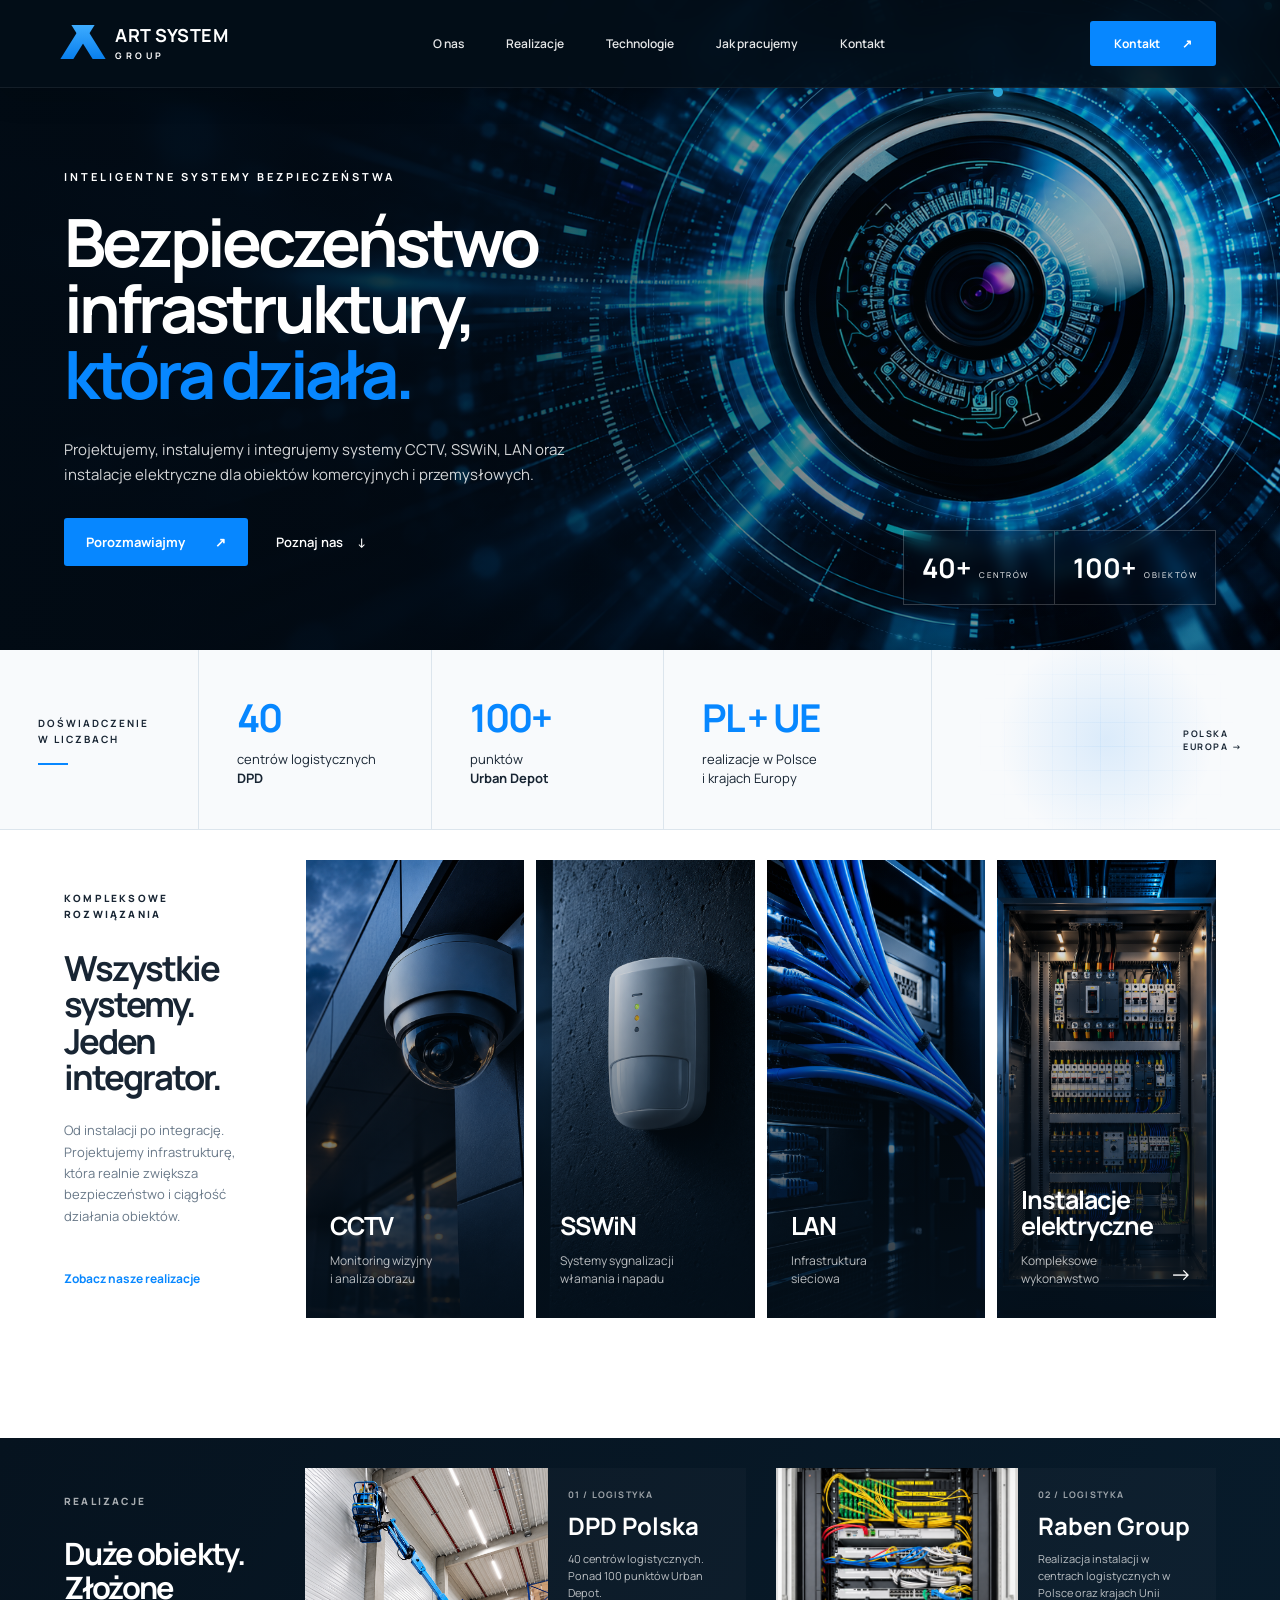
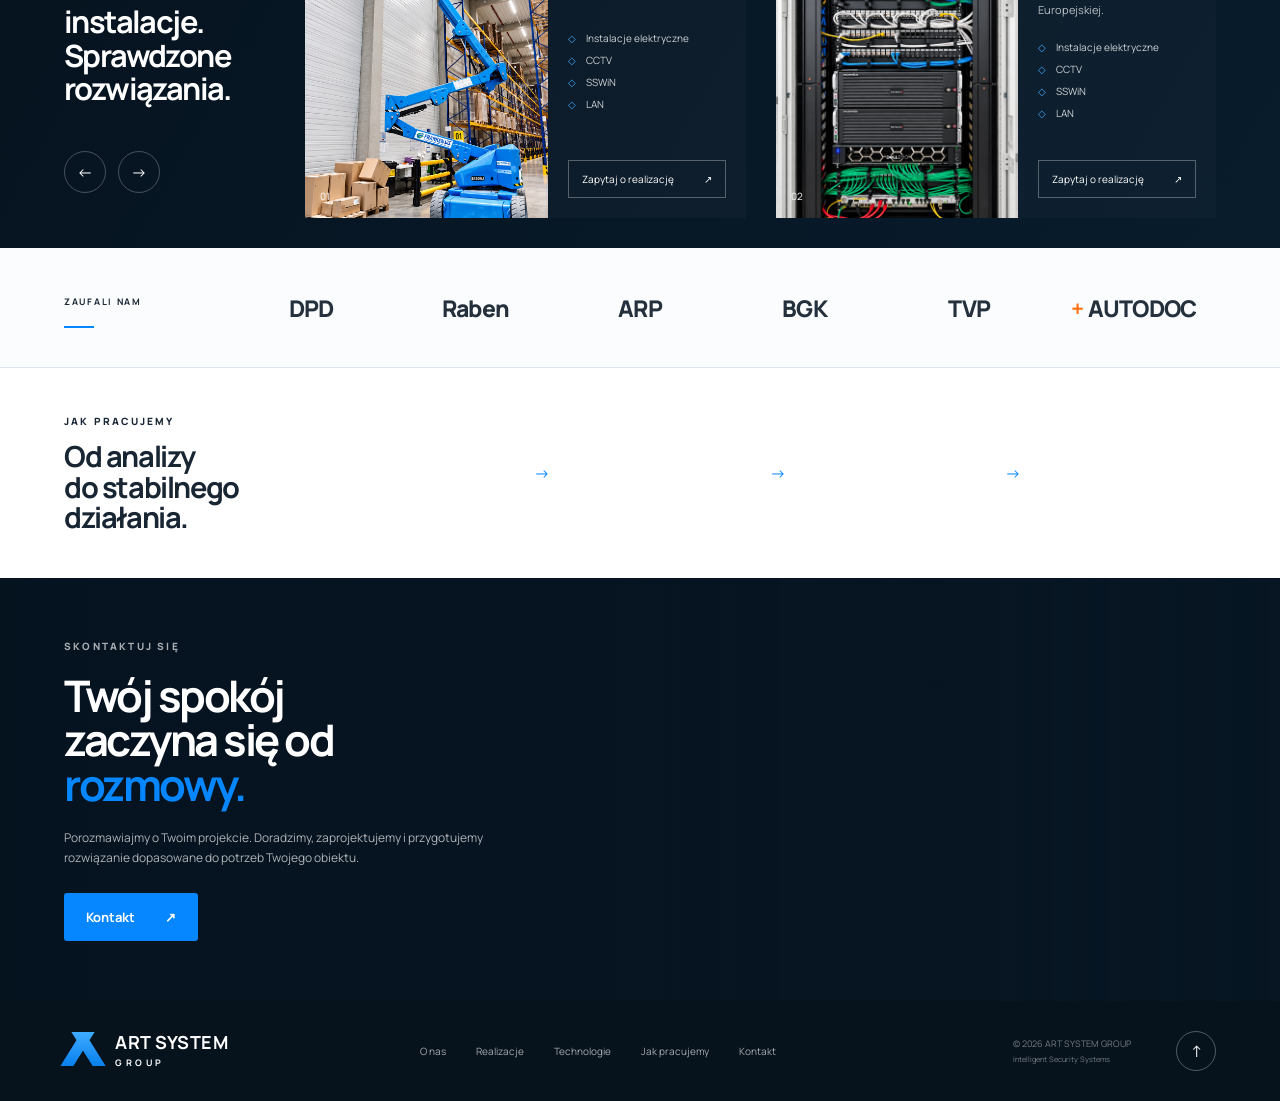
==== commit 78d50cf5: "Finalize hero, technologies and UI cleanup" ====
--- a/index.html
+++ b/index.html
@@ -16,28 +16,16 @@
     >
 
     <title>
-        ART SYSTEM GROUP — Intelligent Security Systems
+        ART SYSTEM GROUP - Intelligent Security Systems
     </title>
 
 
     <!-- FAVICON -->
-
-    <link
-            rel="icon"
-            href="assets/favicon.ico"
-            sizes="any"
-    >
 
     <link
             rel="icon"
             type="image/png"
-            sizes="32x32"
-            href="assets/favicon-32x32.png"
-    >
-
-    <link
-            rel="apple-touch-icon"
-            href="assets/apple-touch-icon.png"
+            href="assets/favicon.png?v=2"
     >
 
 
@@ -205,15 +193,27 @@
          HERO
     ====================================================== -->
 
-    <section
-            class="hero"
-            id="about"
-    >
+    <section class="hero" id="about">
+
+        <div class="hero-bg">
+            <img
+                    src="assets/hero-eye.png"
+                    alt=""
+                    class="hero-bg-image"
+            >
+        </div>
 
         <div class="hero-shade"></div>
 
+        <div class="hero-orbits" aria-hidden="true">
+            <span class="orbit orbit-1"></span>
+            <span class="orbit orbit-2"></span>
+            <span class="orbit orbit-3"></span>
+            <span class="orbit orbit-4"></span>
+        </div>
 
         <div class="hero-content">
+
 
             <p class="hero-eyebrow">
 
@@ -275,26 +275,15 @@
             </div>
 
 
-            <div class="hero-index">
-
-                <span class="active">
-                    01
-                </span>
-
-                <span>
-                    02
-                </span>
-
-                <span>
-                    03
-                </span>
-
-                <span>
-                    04
-                </span>
-
-            </div>
-
+
+
+        </div>
+        <div class="hero-bg" aria-hidden="true">
+            <img
+                    src="assets/hero-eye.png"
+                    alt=""
+                    class="hero-bg-image"
+            >
         </div>
 
 
@@ -473,9 +462,7 @@
 
                 Zobacz nasze realizacje
 
-                <span>
-                    →
-                </span>
+
 
             </a>
 
@@ -508,9 +495,7 @@
 
                 </p>
 
-                <span>
-                    →
-                </span>
+
 
             </div>
 
@@ -543,9 +528,6 @@
 
                 </p>
 
-                <span>
-                    →
-                </span>
 
             </div>
 
@@ -578,9 +560,7 @@
 
                 </p>
 
-                <span>
-                    →
-                </span>
+
 
             </div>
 
--- a/style.css
+++ b/style.css
@@ -41,9 +41,12 @@
 
 body {
     margin: 0;
+
     font-family: "Manrope", Arial, sans-serif;
+
     color: var(--text);
     background: var(--white);
+
     -webkit-font-smoothing: antialiased;
 }
 
@@ -71,14 +74,17 @@
 ========================================================== */
 
 .site-header {
-    position: absolute;
-    z-index: 100;
+    position: fixed;
+
+    z-index: 1000;
+
     top: 0;
-    left: 50%;
-    transform: translateX(-50%);
+    left: 0;
+
+    transform: none;
 
     width: 100%;
-    max-width: var(--max-width);
+    max-width: none;
 
     height: 88px;
 
@@ -89,6 +95,18 @@
     justify-content: space-between;
 
     color: white;
+
+    background:
+            rgba(3, 14, 25, .88);
+
+    backdrop-filter: blur(16px);
+    -webkit-backdrop-filter: blur(16px);
+
+    border-bottom:
+            1px solid rgba(255, 255, 255, .07);
+
+    box-shadow:
+            0 8px 30px rgba(0, 0, 0, .15);
 }
 
 
@@ -97,6 +115,7 @@
 .brand {
     display: flex;
     align-items: center;
+
     gap: 13px;
 }
 
@@ -115,11 +134,12 @@
     width: 13px;
     height: 34px;
 
-    background: linear-gradient(
-            180deg,
-            #3eacff,
-            #087fee
-    );
+    background:
+            linear-gradient(
+                    180deg,
+                    #3eacff,
+                    #087fee
+            );
 
     transform: skew(-32deg);
 }
@@ -130,6 +150,7 @@
 
 .brand-symbol i:last-child {
     right: 7px;
+
     transform: skew(32deg);
 }
 
@@ -140,7 +161,9 @@
 
 .brand-name strong {
     font-size: 18px;
+
     letter-spacing: .5px;
+
     line-height: 1;
 }
 
@@ -159,6 +182,7 @@
 .desktop-nav {
     display: flex;
     align-items: center;
+
     gap: 42px;
 }
 
@@ -197,6 +221,7 @@
 .header-actions {
     display: flex;
     align-items: center;
+
     gap: 20px;
 }
 
@@ -205,9 +230,11 @@
 
     display: flex;
     align-items: center;
+
     gap: 22px;
 
     background: var(--blue);
+
     border-radius: 3px;
 
     font-size: 12px;
@@ -220,6 +247,7 @@
 
 .header-contact:hover {
     background: #006fd7;
+
     transform: translateY(-1px);
 }
 
@@ -235,6 +263,7 @@
     padding: 10px;
 
     border: 0;
+
     background: transparent;
 
     cursor: pointer;
@@ -268,6 +297,7 @@
 
     display: none;
     flex-direction: column;
+
     gap: 0;
 
     color: white;
@@ -303,9 +333,13 @@
 .hero {
     position: relative;
 
+    --orbit-x: 78%;
+    --orbit-y: 47%;
+
     min-height: 650px;
 
     max-width: var(--max-width);
+
     margin: auto;
 
     padding: 150px 5% 65px;
@@ -316,41 +350,79 @@
     overflow: hidden;
 
     color: white;
+
+    background:
+            linear-gradient(
+                    120deg,
+                    #020d17 0%,
+                    #061827 48%,
+                    #082238 100%
+            );
+}
+
+
+/* FULL HERO IMAGE */
+
+.hero-bg {
+    position: absolute;
+
+    inset: 0;
+
+    z-index: 1;
+
+    overflow: hidden;
+}
+
+.hero-bg-image {
+    width: 100%;
+    height: 100%;
+
+    object-fit: cover;
+
+    object-position: center center;
+
+    opacity: .98;
+
+    transform: scale(1.03);
+
+    animation:
+            heroBgFloat 10s ease-in-out infinite;
+}
+
+
+/* HERO SHADE */
+
+.hero-shade {
+    position: absolute;
+
+    inset: 0;
+
+    z-index: 2;
+
+    pointer-events: none;
 
     background:
             linear-gradient(
                     90deg,
-                    rgba(3, 14, 25, .96) 0%,
-                    rgba(3, 14, 25, .75) 36%,
-                    rgba(3, 14, 25, .25) 70%,
-                    rgba(3, 14, 25, .35) 100%
+                    rgba(2, 12, 22, .91) 0%,
+                    rgba(2, 12, 22, .78) 30%,
+                    rgba(2, 12, 22, .42) 58%,
+                    rgba(2, 12, 22, .12) 100%
             ),
-            url("assets/hero-logistics.jpg")
-            center / cover no-repeat,
-            linear-gradient(
-                    135deg,
-                    #071522,
-                    #123c61
-            );
-}
-
-.hero-shade {
-    position: absolute;
-    inset: 0;
-
-    pointer-events: none;
-
-    background:
             linear-gradient(
                     180deg,
-                    rgba(0, 0, 0, .05),
-                    rgba(0, 0, 0, .35)
+                    rgba(0, 0, 0, .04) 0%,
+                    rgba(0, 0, 0, .22) 100%
             );
 }
+
+
+/* HERO CONTENT */
 
 .hero-content {
     position: relative;
-    z-index: 3;
+
+    z-index: 5;
 
     max-width: 600px;
 }
@@ -367,10 +439,13 @@
 .hero h1 {
     margin: 0;
 
-    font-size: clamp(54px, 5.2vw, 78px);
+    font-size:
+            clamp(54px, 5.2vw, 78px);
+
     line-height: .99;
 
     letter-spacing: -4px;
+
     font-weight: 700;
 }
 
@@ -384,14 +459,17 @@
     margin: 30px 0;
 
     font-size: 15px;
+
     line-height: 1.7;
 
-    color: rgba(255, 255, 255, .83);
+    color:
+            rgba(255, 255, 255, .83);
 }
 
 .hero-buttons {
     display: flex;
     align-items: center;
+
     gap: 28px;
 }
 
@@ -406,9 +484,11 @@
     display: inline-flex;
     align-items: center;
     justify-content: center;
+
     gap: 30px;
 
     background: var(--blue);
+
     color: white;
 
     border-radius: 3px;
@@ -423,11 +503,13 @@
 
 .button-primary:hover {
     background: #006fd7;
+
     transform: translateY(-2px);
 }
 
 .button-secondary {
     display: inline-flex;
+
     gap: 14px;
 
     font-size: 13px;
@@ -445,7 +527,8 @@
     display: flex;
     justify-content: space-between;
 
-    color: rgba(255, 255, 255, .4);
+    color:
+            rgba(255, 255, 255, .4);
 
     font-size: 10px;
 }
@@ -479,7 +562,272 @@
 
 .hero-index .active::after {
     height: 2px;
+
     background: var(--blue);
+}
+
+
+/* ==========================================================
+   HERO ORBITS
+========================================================== */
+
+.hero-orbits {
+    position: absolute;
+
+    inset: 0;
+
+    z-index: 3;
+
+    pointer-events: none;
+}
+
+.orbit {
+    position: absolute;
+
+    left: var(--orbit-x);
+    top: var(--orbit-y);
+
+    transform:
+            translate(-50%, -50%);
+
+    border-radius: 50%;
+
+    box-sizing: border-box;
+
+    opacity: .9;
+}
+
+
+/* ORBIT 1 */
+
+.orbit-1 {
+    width: 430px;
+    height: 430px;
+
+    border:
+            1px solid rgba(72, 196, 255, .22);
+
+    box-shadow:
+            0 0 30px rgba(0, 170, 255, .14),
+            inset 0 0 30px rgba(0, 170, 255, .08);
+
+    animation:
+            orbitSpin 18s linear infinite;
+}
+
+.orbit-1::before,
+.orbit-1::after {
+    content: "";
+
+    position: absolute;
+
+    border-radius: 50%;
+}
+
+.orbit-1::before {
+    inset: 16px;
+
+    border:
+            1px dashed rgba(120, 220, 255, .22);
+}
+
+.orbit-1::after {
+    width: 10px;
+    height: 10px;
+
+    top: -5px;
+    left: 50%;
+
+    transform:
+            translateX(-50%);
+
+    background: #35c8ff;
+
+    box-shadow:
+            0 0 14px rgba(53, 200, 255, .9);
+}
+
+
+/* ORBIT 2 */
+
+.orbit-2 {
+    width: 560px;
+    height: 560px;
+
+    border:
+            1px solid rgba(70, 170, 255, .14);
+
+    border-top-color:
+            rgba(120, 220, 255, .5);
+
+    border-right-color:
+            rgba(120, 220, 255, .28);
+
+    animation:
+            orbitSpinReverse 28s linear infinite;
+}
+
+.orbit-2::before {
+    content: "";
+
+    position: absolute;
+
+    inset: 26px;
+
+    border-radius: 50%;
+
+    border:
+            1px solid rgba(120, 220, 255, .10);
+}
+
+
+/* ORBIT 3 */
+
+.orbit-3 {
+    width: 690px;
+    height: 690px;
+
+    border:
+            1px dashed rgba(90, 190, 255, .16);
+
+    filter:
+            blur(.2px);
+
+    animation:
+            orbitSpin 40s linear infinite;
+}
+
+.orbit-3::after {
+    content: "";
+
+    position: absolute;
+
+    width: 8px;
+    height: 8px;
+
+    right: 70px;
+    top: 40px;
+
+    border-radius: 50%;
+
+    background:
+            rgba(0, 214, 255, .95);
+
+    box-shadow:
+            0 0 12px rgba(0, 214, 255, .9);
+}
+
+
+/* ORBIT 4 */
+
+.orbit-4 {
+    width: 500px;
+    height: 500px;
+
+    background:
+            conic-gradient(
+                    from 0deg,
+
+                    rgba(0, 0, 0, 0) 0deg,
+
+                    rgba(80, 210, 255, 0) 20deg,
+
+                    rgba(80, 210, 255, .28) 26deg,
+
+                    rgba(80, 210, 255, 0) 36deg,
+
+                    rgba(80, 210, 255, 0) 90deg,
+
+                    rgba(80, 210, 255, .25) 102deg,
+
+                    rgba(80, 210, 255, 0) 116deg,
+
+                    rgba(80, 210, 255, 0) 180deg,
+
+                    rgba(80, 210, 255, .18) 194deg,
+
+                    rgba(80, 210, 255, 0) 208deg,
+
+                    rgba(80, 210, 255, 0) 270deg,
+
+                    rgba(80, 210, 255, .26) 285deg,
+
+                    rgba(80, 210, 255, 0) 300deg,
+
+                    rgba(80, 210, 255, 0) 360deg
+            );
+
+    -webkit-mask:
+            radial-gradient(
+                    circle,
+                    transparent 67%,
+                    black 68%,
+                    black 71%,
+                    transparent 72%
+            );
+
+    mask:
+            radial-gradient(
+                    circle,
+                    transparent 67%,
+                    black 68%,
+                    black 71%,
+                    transparent 72%
+            );
+
+    animation:
+            orbitSpinReverse 22s linear infinite;
+}
+
+
+/* HERO ANIMATIONS */
+
+@keyframes heroBgFloat {
+
+    0%,
+    100% {
+        transform:
+                scale(1.03)
+                translateY(0);
+    }
+
+    50% {
+        transform:
+                scale(1.06)
+                translateY(-6px);
+    }
+}
+
+
+@keyframes orbitSpin {
+
+    from {
+        transform:
+                translate(-50%, -50%)
+                rotate(0deg);
+    }
+
+    to {
+        transform:
+                translate(-50%, -50%)
+                rotate(360deg);
+    }
+}
+
+
+@keyframes orbitSpinReverse {
+
+    from {
+        transform:
+                translate(-50%, -50%)
+                rotate(360deg);
+    }
+
+    to {
+        transform:
+                translate(-50%, -50%)
+                rotate(0deg);
+    }
 }
 
 
@@ -524,7 +872,8 @@
 }
 
 .status-header small {
-    color: rgba(255, 255, 255, .45);
+    color:
+            rgba(255, 255, 255, .45);
 }
 
 .status-row {
@@ -543,9 +892,11 @@
 .status-row div {
     display: flex;
     align-items: center;
+
     gap: 7px;
 
-    color: rgba(255, 255, 255, .75);
+    color:
+            rgba(255, 255, 255, .75);
 }
 
 .status-row i {
@@ -554,7 +905,8 @@
 
     border-radius: 50%;
 
-    background: var(--green);
+    background:
+            var(--green);
 
     box-shadow:
             0 0 10px rgba(37, 209, 138, .8);
@@ -566,7 +918,7 @@
 .hero-mini-stats {
     position: absolute;
 
-    z-index: 4;
+    z-index: 6;
 
     right: 5%;
     bottom: 45px;
@@ -576,7 +928,8 @@
     border:
             1px solid rgba(255, 255, 255, .2);
 
-    backdrop-filter: blur(8px);
+    backdrop-filter:
+            blur(8px);
 }
 
 .hero-mini-stats div {
@@ -586,6 +939,7 @@
 
     display: flex;
     align-items: baseline;
+
     gap: 8px;
 }
 
@@ -600,6 +954,7 @@
 
 .hero-mini-stats span {
     font-size: 8px;
+
     letter-spacing: 1.5px;
 }
 
@@ -610,6 +965,7 @@
 
 .experience {
     max-width: var(--max-width);
+
     margin: auto;
 
     min-height: 180px;
@@ -621,7 +977,8 @@
 
     background: #f8fafc;
 
-    border-bottom: 1px solid var(--line);
+    border-bottom:
+            1px solid var(--line);
 }
 
 .experience > div {
@@ -633,7 +990,8 @@
 }
 
 .experience > div + div {
-    border-left: 1px solid var(--line);
+    border-left:
+            1px solid var(--line);
 }
 
 .experience-label span {
@@ -660,7 +1018,8 @@
 .experience-stat strong {
     color: var(--blue);
 
-    font-size: clamp(37px, 3vw, 50px);
+    font-size:
+            clamp(37px, 3vw, 50px);
 
     letter-spacing: -2px;
 }
@@ -669,6 +1028,7 @@
     margin: 6px 0 0;
 
     font-size: 13px;
+
     line-height: 1.45;
 }
 
@@ -690,6 +1050,7 @@
 
 .map-grid {
     position: absolute;
+
     inset: 0;
 
     opacity: .35;
@@ -705,7 +1066,8 @@
                     transparent 1px
             );
 
-    background-size: 24px 24px;
+    background-size:
+            24px 24px;
 
     mask-image:
             radial-gradient(
@@ -733,6 +1095,7 @@
 
 .technologies {
     max-width: var(--max-width);
+
     margin: auto;
 
     padding: 30px 5%;
@@ -745,28 +1108,36 @@
     gap: 12px;
 }
 
+
 .technology-intro {
-    padding: 30px 30px 30px 0;
+    padding:
+            30px 30px 30px 0;
 }
 
 .section-label {
-    margin: 0 0 28px;
+    margin:
+            0 0 28px;
 
     font-size: 10px;
     font-weight: 800;
 
     letter-spacing: 2.2px;
+
     line-height: 1.6;
 }
 
 .section-label.light {
-    color: rgba(255, 255, 255, .65);
+    color:
+            rgba(255, 255, 255, .65);
 }
 
 .technology-intro h2 {
-    margin: 0 0 25px;
-
-    font-size: clamp(30px, 2.7vw, 43px);
+    margin:
+            0 0 25px;
+
+    font-size:
+            clamp(30px, 2.7vw, 43px);
+
     line-height: 1.05;
 
     letter-spacing: -2px;
@@ -778,6 +1149,7 @@
     color: var(--muted);
 
     font-size: 13px;
+
     line-height: 1.65;
 }
 
@@ -785,6 +1157,7 @@
     margin-top: 30px;
 
     display: inline-flex;
+
     gap: 20px;
 
     color: var(--blue);
@@ -811,10 +1184,14 @@
 
     color: white;
 
-    background-color: var(--navy);
-
-    background-position: center;
-    background-size: cover;
+    background-color:
+            var(--navy);
+
+    background-position:
+            center;
+
+    background-size:
+            cover;
 
     transition:
             transform .3s,
@@ -822,7 +1199,8 @@
 }
 
 .technology-card:hover {
-    transform: translateY(-5px);
+    transform:
+            translateY(-5px);
 
     box-shadow:
             0 20px 35px rgba(0, 20, 40, .2);
@@ -836,7 +1214,9 @@
                     #132c40,
                     #06121c
             );
-    background-position: 80% center;
+
+    background-position:
+            80% center;
 }
 
 .technology-sswin {
@@ -885,6 +1265,7 @@
 .technology-number,
 .technology-content {
     position: relative;
+
     z-index: 2;
 }
 
@@ -903,6 +1284,7 @@
     margin: 0;
 
     font-size: 25px;
+
     line-height: 1.05;
 
     letter-spacing: -1px;
@@ -913,9 +1295,11 @@
 
     margin: 13px 0 0;
 
-    color: rgba(255, 255, 255, .72);
+    color:
+            rgba(255, 255, 255, .72);
 
     font-size: 12px;
+
     line-height: 1.5;
 }
 
@@ -938,6 +1322,8 @@
     margin: auto;
 
     padding: 30px 5%;
+
+    border-top: 90px solid #ffffff;
 
     display: grid;
 
@@ -957,13 +1343,16 @@
 }
 
 .projects-intro {
-    padding: 25px 10px 25px 0;
+    padding:
+            25px 10px 25px 0;
 }
 
 .projects-intro h2 {
     margin: 0;
 
-    font-size: clamp(28px, 2.4vw, 38px);
+    font-size:
+            clamp(28px, 2.4vw, 38px);
+
     line-height: 1.1;
 
     letter-spacing: -1.6px;
@@ -973,6 +1362,7 @@
     margin-top: 45px;
 
     display: flex;
+
     gap: 12px;
 }
 
@@ -986,7 +1376,9 @@
     border-radius: 50%;
 
     color: white;
-    background: transparent;
+
+    background:
+            transparent;
 
     cursor: pointer;
 }
@@ -1011,8 +1403,11 @@
 
     min-height: 330px;
 
-    background-position: center;
-    background-size: cover;
+    background-position:
+            center;
+
+    background-size:
+            cover;
 }
 
 .project-dpd {
@@ -1023,7 +1418,9 @@
                     #17324a,
                     #071522
             );
-    background-position: center 15%;
+
+    background-position:
+            center 15%;
 }
 
 .project-raben {
@@ -1058,7 +1455,8 @@
 
     letter-spacing: 1.2px;
 
-    color: rgba(255, 255, 255, .6);
+    color:
+            rgba(255, 255, 255, .6);
 }
 
 .project-info h3 {
@@ -1073,13 +1471,16 @@
     min-height: 60px;
 
     font-size: 11px;
+
     line-height: 1.55;
 
-    color: rgba(255, 255, 255, .72);
+    color:
+            rgba(255, 255, 255, .72);
 }
 
 .project-info ul {
     margin: 17px 0;
+
     padding: 0;
 
     list-style: none;
@@ -1088,17 +1489,20 @@
 .project-info li {
     position: relative;
 
-    padding: 4px 0 4px 18px;
+    padding:
+            4px 0 4px 18px;
 
     font-size: 10px;
 
-    color: rgba(255, 255, 255, .8);
+    color:
+            rgba(255, 255, 255, .8);
 }
 
 .project-info li::before {
     content: "◇";
 
     position: absolute;
+
     left: 0;
 
     color: var(--blue-light);
@@ -1117,7 +1521,8 @@
 
     font-size: 10px;
 
-    transition: background .2s;
+    transition:
+            background .2s;
 }
 
 .project-info > a:hover {
@@ -1132,6 +1537,7 @@
 
 .clients {
     max-width: var(--max-width);
+
     margin: auto;
 
     min-height: 120px;
@@ -1145,7 +1551,8 @@
 
     align-items: center;
 
-    border-bottom: 1px solid var(--line);
+    border-bottom:
+            1px solid var(--line);
 
     background: #fafcfe;
 }
@@ -1179,6 +1586,7 @@
 
 .process {
     max-width: var(--max-width);
+
     margin: auto;
 
     padding: 45px 5%;
@@ -1203,6 +1611,7 @@
     margin: 0;
 
     font-size: 29px;
+
     line-height: 1.05;
 
     letter-spacing: -1.4px;
@@ -1212,6 +1621,7 @@
     flex: 1;
 
     display: flex;
+
     gap: 15px;
 
     align-items: flex-start;
@@ -1238,6 +1648,7 @@
     color: var(--muted);
 
     font-size: 10px;
+
     line-height: 1.55;
 }
 
@@ -1254,6 +1665,7 @@
     position: relative;
 
     max-width: var(--max-width);
+
     margin: auto;
 
     min-height: 330px;
@@ -1287,6 +1699,7 @@
 
 .contact-overlay {
     position: absolute;
+
     inset: 0;
 
     background:
@@ -1300,6 +1713,7 @@
 .contact-intro,
 .contact-cards {
     position: relative;
+
     z-index: 2;
 }
 
@@ -1310,7 +1724,9 @@
 .contact-intro h2 {
     margin: 0;
 
-    font-size: clamp(37px, 3.4vw, 52px);
+    font-size:
+            clamp(37px, 3.4vw, 52px);
+
     line-height: 1.03;
 
     letter-spacing: -2.5px;
@@ -1325,9 +1741,11 @@
 
     margin: 20px 0 25px;
 
-    color: rgba(255, 255, 255, .68);
+    color:
+            rgba(255, 255, 255, .68);
 
     font-size: 12px;
+
     line-height: 1.65;
 }
 
@@ -1354,7 +1772,8 @@
     background:
             rgba(5, 20, 33, .76);
 
-    backdrop-filter: blur(10px);
+    backdrop-filter:
+            blur(10px);
 }
 
 .person {
@@ -1362,6 +1781,7 @@
 
     display: flex;
     align-items: center;
+
     gap: 13px;
 }
 
@@ -1387,7 +1807,8 @@
 }
 
 .person span {
-    color: rgba(255, 255, 255, .55);
+    color:
+            rgba(255, 255, 255, .55);
 
     font-size: 9px;
 }
@@ -1397,6 +1818,7 @@
 
     display: flex;
     align-items: center;
+
     gap: 13px;
 
     border-top:
@@ -1420,6 +1842,7 @@
 
 .site-footer {
     max-width: var(--max-width);
+
     margin: auto;
 
     min-height: 100px;
@@ -1442,11 +1865,13 @@
 
 .site-footer nav {
     display: flex;
+
     gap: 30px;
 }
 
 .site-footer nav a {
-    color: rgba(255, 255, 255, .65);
+    color:
+            rgba(255, 255, 255, .65);
 
     font-size: 10px;
 }
@@ -1457,7 +1882,8 @@
     display: flex;
     flex-direction: column;
 
-    color: rgba(255, 255, 255, .45);
+    color:
+            rgba(255, 255, 255, .45);
 
     font-size: 9px;
 }
@@ -1494,36 +1920,81 @@
         right: 4%;
     }
 
+
+    /* HERO ORBITS */
+
+    .hero {
+        --orbit-x: 80%;
+        --orbit-y: 47%;
+    }
+
+    .orbit-1 {
+        width: 360px;
+        height: 360px;
+    }
+
+    .orbit-2 {
+        width: 470px;
+        height: 470px;
+    }
+
+    .orbit-3 {
+        width: 590px;
+        height: 590px;
+    }
+
+    .orbit-4 {
+        width: 420px;
+        height: 420px;
+    }
+
+
+    /* TECHNOLOGIES */
+
     .technologies {
         grid-template-columns:
             repeat(2, 1fr);
     }
 
     .technology-intro {
-        grid-column: 1 / -1;
+        grid-column:
+                1 / -1;
     }
 
     .technology-card {
         min-height: 330px;
     }
 
+
+    /* PROJECTS */
+
     .projects {
-        grid-template-columns: 1fr 1fr;
+        grid-template-columns:
+                1fr 1fr;
     }
 
     .projects-intro {
-        grid-column: 1 / -1;
-    }
+        grid-column:
+                1 / -1;
+    }
+
+
+    /* CLIENTS */
 
     .clients {
         grid-template-columns:
             repeat(3, 1fr);
+
         gap: 25px;
     }
 
     .clients-label {
-        grid-column: 1 / -1;
-    }
+        grid-column:
+                1 / -1;
+    }
+
+
+    /* PROCESS */
 
     .process {
         flex-wrap: wrap;
@@ -1546,14 +2017,21 @@
         scroll-padding-top: 70px;
     }
 
+
     /* HEADER */
 
     .site-header {
-        position: absolute;
+        position: fixed;
 
         height: 72px;
 
         padding: 0 6%;
+
+        background:
+                rgba(3, 14, 25, .92);
+
+        backdrop-filter: blur(16px);
+        -webkit-backdrop-filter: blur(16px);
     }
 
     .brand-symbol {
@@ -1587,33 +2065,44 @@
     /* HERO */
 
     .hero {
+        --orbit-x: 73%;
+        --orbit-y: 43%;
+
         min-height: 700px;
 
         padding:
                 125px 6% 45px;
 
         align-items: flex-start;
-
-        background-position: 60% center;
+    }
+
+    .hero-bg-image {
+        object-position:
+                68% center;
     }
 
     .hero::after {
         content: "";
 
         position: absolute;
+
         inset: 0;
+
+        z-index: 4;
+
+        pointer-events: none;
 
         background:
                 linear-gradient(
                         180deg,
-                        rgba(3, 14, 25, .65),
-                        rgba(3, 14, 25, .2) 55%,
-                        rgba(3, 14, 25, .88)
+                        rgba(3, 14, 25, .18),
+                        rgba(3, 14, 25, .08) 52%,
+                        rgba(3, 14, 25, .75)
                 );
     }
 
     .hero-content {
-        z-index: 4;
+        z-index: 5;
     }
 
     .hero-eyebrow {
@@ -1623,7 +2112,8 @@
     }
 
     .hero h1 {
-        font-size: clamp(48px, 13vw, 64px);
+        font-size:
+                clamp(48px, 13vw, 64px);
 
         letter-spacing: -3px;
     }
@@ -1636,10 +2126,37 @@
 
     .hero-buttons {
         align-items: flex-start;
+
         flex-direction: column;
 
         gap: 18px;
     }
+
+
+    /* MOBILE ORBITS */
+
+    .orbit-1 {
+        width: 240px;
+        height: 240px;
+    }
+
+    .orbit-2 {
+        width: 320px;
+        height: 320px;
+    }
+
+    .orbit-3 {
+        width: 400px;
+        height: 400px;
+    }
+
+    .orbit-4 {
+        width: 280px;
+        height: 280px;
+    }
+
+
+    /* OLD HUD */
 
     .system-status {
         display: none;
@@ -1650,7 +2167,7 @@
     }
 
     .hero-mini-stats {
-        z-index: 5;
+        z-index: 6;
 
         left: 6%;
         right: 6%;
@@ -1661,6 +2178,7 @@
 
     .hero-mini-stats div {
         width: 50%;
+
         min-width: 0;
     }
 
@@ -1672,16 +2190,20 @@
     }
 
     .experience > div {
-        padding: 25px 6%;
+        padding:
+                25px 6%;
     }
 
     .experience > div + div {
         border-left: 0;
-        border-top: 1px solid var(--line);
+
+        border-top:
+                1px solid var(--line);
     }
 
     .experience-label {
-        padding-top: 35px !important;
+        padding-top:
+                35px !important;
     }
 
     .experience-stat {
@@ -1698,7 +2220,8 @@
 
         color: var(--blue);
 
-        transform: translateY(-50%);
+        transform:
+                translateY(-50%);
     }
 
     .experience-map {
@@ -1709,18 +2232,25 @@
     /* TECHNOLOGIES */
 
     .technologies {
+        max-width: var(--max-width);
+        margin: auto;
+
         padding: 55px 6%;
 
+        display: grid;
+
         grid-template-columns:
-            repeat(2, minmax(0, 1fr));
-
-        gap: 8px;
+        1.05fr repeat(4, 1fr);
+
+        gap: 12px;
     }
 
     .technology-intro {
-        padding: 0 0 25px;
-
-        grid-column: 1 / -1;
+        padding:
+                0 0 25px;
+
+        grid-column:
+                1 / -1;
     }
 
     .technology-intro h2 {
@@ -1809,7 +2339,8 @@
     }
 
     .clients-label {
-        grid-column: 1 / -1;
+        grid-column:
+                1 / -1;
     }
 
     .client {
@@ -1866,7 +2397,8 @@
 
         display: block;
 
-        background-position: 75% center;
+        background-position:
+                75% center;
     }
 
     .contact-intro h2 {
@@ -1904,7 +2436,8 @@
 
         flex-wrap: wrap;
 
-        gap: 15px 25px;
+        gap:
+                15px 25px;
     }
 
     .footer-copy {
@@ -1922,8 +2455,33 @@
 
 @media (max-width: 430px) {
 
+    .hero {
+        --orbit-x: 75%;
+        --orbit-y: 42%;
+    }
+
     .hero h1 {
         font-size: 48px;
+    }
+
+    .orbit-1 {
+        width: 210px;
+        height: 210px;
+    }
+
+    .orbit-2 {
+        width: 275px;
+        height: 275px;
+    }
+
+    .orbit-3 {
+        width: 345px;
+        height: 345px;
+    }
+
+    .orbit-4 {
+        width: 245px;
+        height: 245px;
     }
 
     .technology-card {
@@ -1958,4 +2516,4 @@
         animation: none !important;
     }
 
-}+}
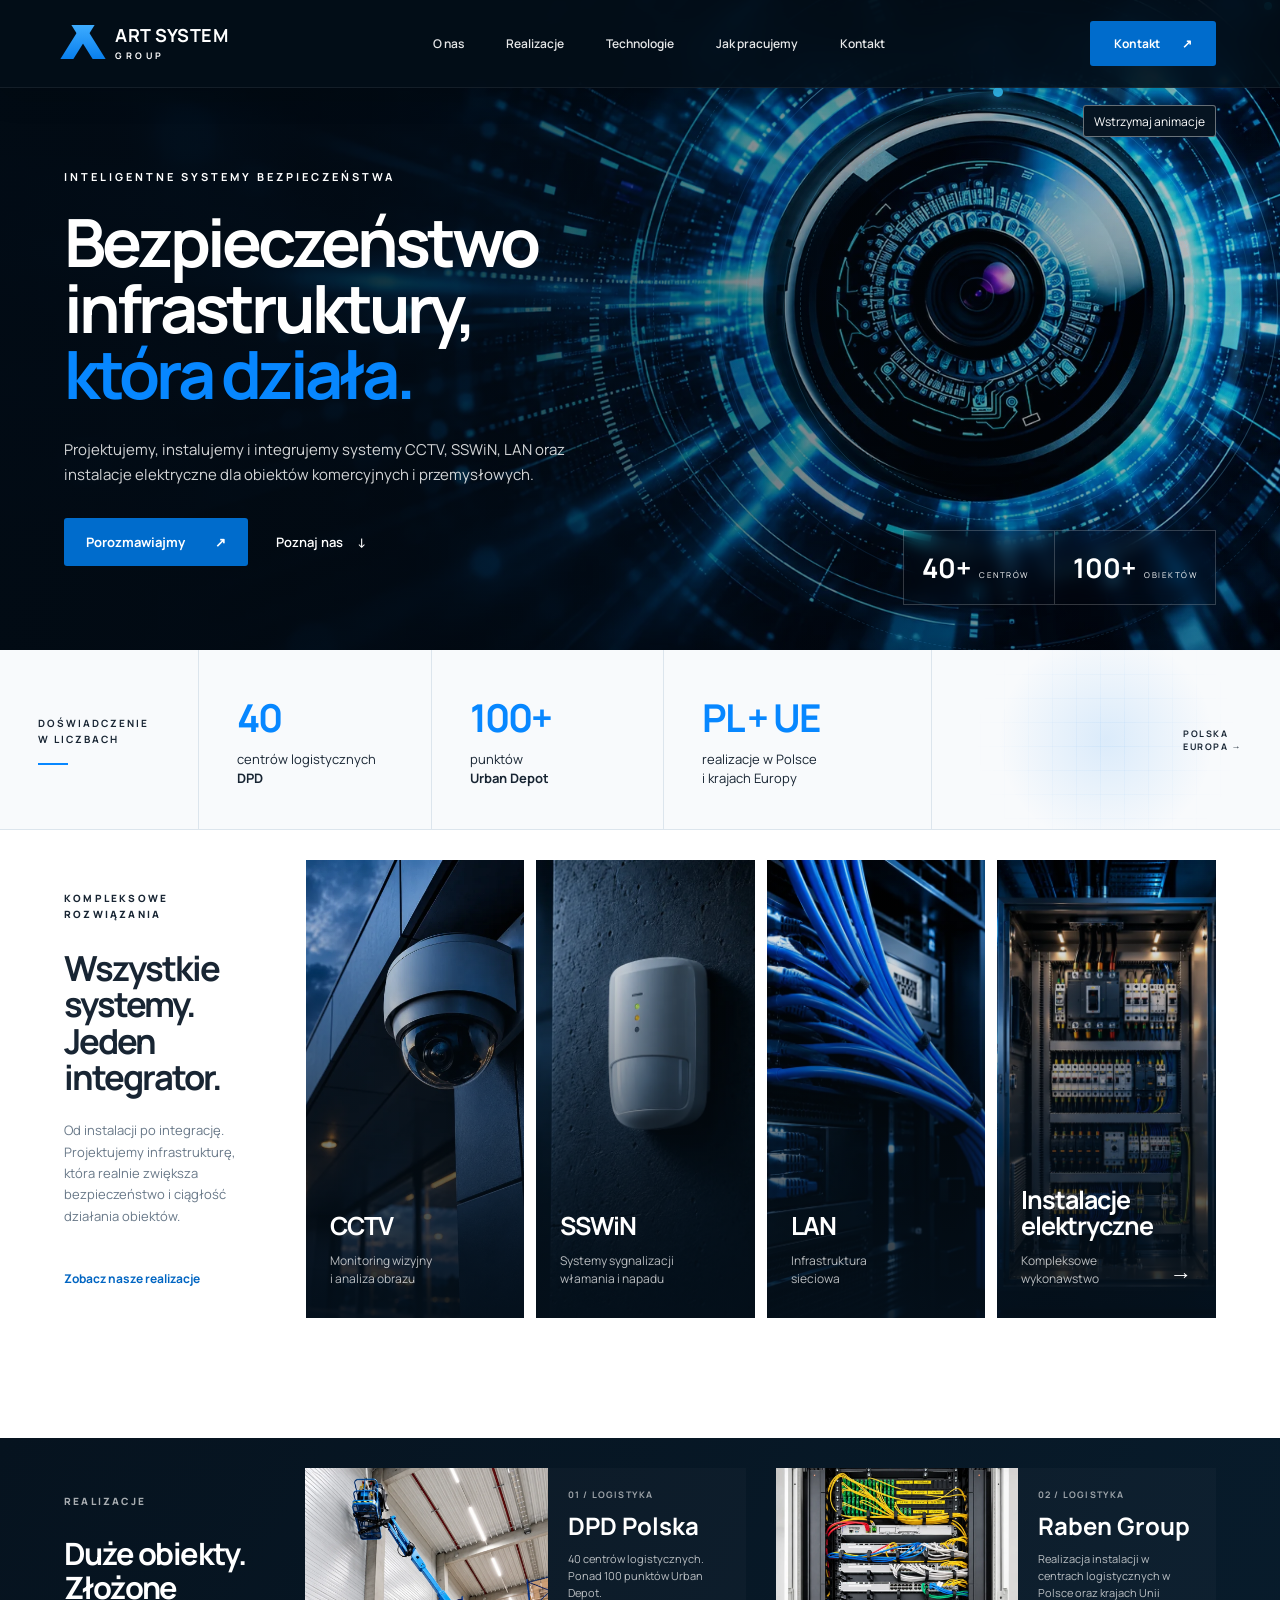
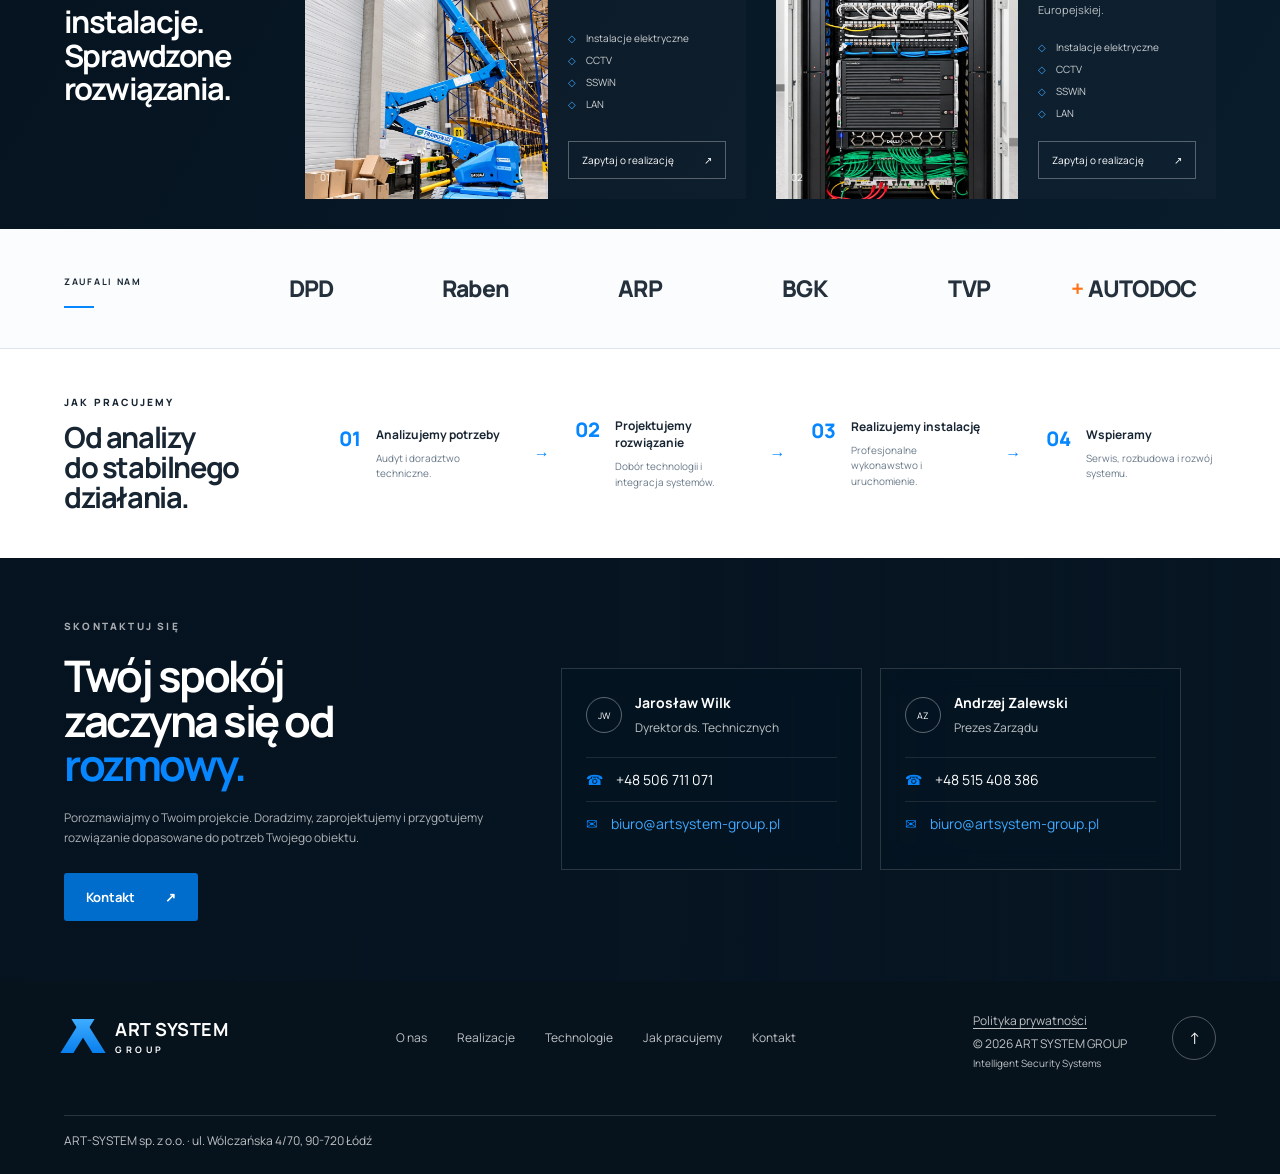
==== commit 81967e5d: "Preserve SEO, performance and accessibility audit improvements" ====
--- a/index.html
+++ b/index.html
@@ -12,12 +12,10 @@
 
     <meta
             name="description"
-            content="ART SYSTEM GROUP — projektowanie, instalacja i integracja systemów CCTV, SSWiN, LAN oraz instalacji elektrycznych."
+            content="ART SYSTEM GROUP – projektowanie, montaż i integracja systemów CCTV, SSWiN, LAN oraz instalacji elektrycznych dla przemysłu, logistyki i obiektów komercyjnych."
     >
 
-    <title>
-        ART SYSTEM GROUP - Intelligent Security Systems
-    </title>
+    <title>CCTV, SSWiN, LAN i instalacje elektryczne | ART SYSTEM GROUP</title>
 
 
     <!-- FAVICON -->
@@ -25,40 +23,63 @@
     <link
             rel="icon"
             type="image/png"
-            href="assets/favicon.png?v=2"
+            href="assets/favicon-32.png"
     >
 
 
-    <!-- FONT -->
-
-    <link
-            rel="preconnect"
-            href="https://fonts.googleapis.com"
-    >
-
-    <link
-            rel="preconnect"
-            href="https://fonts.gstatic.com"
-            crossorigin
-    >
-
-    <link
-            href="https://fonts.googleapis.com/css2?family=Manrope:wght@400;500;600;700;800&display=swap"
-            rel="stylesheet"
-    >
-
-
+    <link rel="apple-touch-icon" sizes="180x180" href="assets/apple-touch-icon.png">
+    <link rel="preload" href="assets/fonts/manrope-latin.woff2" as="font" type="font/woff2" crossorigin>
     <!-- CSS -->
 
     <link
             rel="stylesheet"
-            href="style.css"
+            href="style.css?v=3e1c0ece6fa3"
     >
 
+    <link rel="canonical" href="https://artsystem-group.pl/">
+    <meta name="robots" content="index, follow, max-image-preview:large">
+    <meta property="og:type" content="website">
+    <meta property="og:locale" content="pl_PL">
+    <meta property="og:site_name" content="ART SYSTEM GROUP">
+    <meta property="og:title" content="CCTV, SSWiN, LAN i instalacje elektryczne | ART SYSTEM GROUP">
+    <meta property="og:description" content="Projektowanie, montaż i integracja systemów bezpieczeństwa oraz instalacji dla obiektów komercyjnych i przemysłowych.">
+    <meta property="og:url" content="https://artsystem-group.pl/">
+    <meta property="og:image" content="https://artsystem-group.pl/assets/og-image.jpg">
+    <meta property="og:image:width" content="1200">
+    <meta property="og:image:height" content="630">
+    <meta property="og:image:alt" content="ART SYSTEM GROUP — inteligentne systemy bezpieczeństwa">
+    <meta name="twitter:card" content="summary_large_image">
+    <meta name="twitter:title" content="ART SYSTEM GROUP — systemy bezpieczeństwa i instalacje">
+    <meta name="twitter:description" content="CCTV, SSWiN, LAN i instalacje elektryczne dla obiektów komercyjnych i przemysłowych.">
+    <meta name="twitter:image" content="https://artsystem-group.pl/assets/og-image.jpg">
+    <script type="application/ld+json">
+    {
+      "@context": "https://schema.org",
+      "@type": "LocalBusiness",
+      "@id": "https://artsystem-group.pl/#company",
+      "name": "ART SYSTEM GROUP",
+      "legalName": "ART-SYSTEM spółka z ograniczoną odpowiedzialnością",
+      "url": "https://artsystem-group.pl/",
+      "image": "https://artsystem-group.pl/assets/og-image.jpg",
+      "logo": "https://artsystem-group.pl/assets/apple-touch-icon.png",
+      "description": "Projektowanie, montaż i integracja systemów CCTV, SSWiN, LAN oraz instalacji elektrycznych dla obiektów komercyjnych i przemysłowych.",
+      "telephone": ["+48506711071", "+48515408386"],
+      "email": "biuro@artsystem-group.pl",
+      "address": {
+        "@type": "PostalAddress",
+        "streetAddress": "ul. Wólczańska 4/70",
+        "postalCode": "90-720",
+        "addressLocality": "Łódź",
+        "addressCountry": "PL"
+      }
+    }
+    </script>
 </head>
 
 
 <body>
+
+    <a class="skip-link" href="#top">Przejdź do treści</a>
 
 
 <!-- =========================================================
@@ -142,6 +163,9 @@
 
         <button
                 class="mobile-menu-button"
+                type="button"
+                aria-controls="mobile-navigation"
+                hidden
                 aria-label="Otwórz menu"
                 aria-expanded="false"
         >
@@ -161,7 +185,7 @@
      MOBILE MENU
 ========================================================= -->
 
-<div class="mobile-menu">
+<nav class="mobile-menu" id="mobile-navigation" aria-label="Menu mobilne" hidden>
 
     <a href="#about">
         O nas
@@ -183,21 +207,34 @@
         Kontakt
     </a>
 
-</div>
-
-
-<main id="top">
+</nav>
+
+
+<noscript>
+    <nav class="no-script-nav" aria-label="Nawigacja bez JavaScript">
+        <a href="#technologies">Oferta</a>
+        <a href="#projects">Realizacje</a>
+        <a href="#contact">Kontakt</a>
+    </nav>
+</noscript>
+
+<main id="top" tabindex="-1">
 
 
     <!-- =====================================================
          HERO
     ====================================================== -->
 
-    <section class="hero" id="about">
-
-        <div class="hero-bg">
+    <section class="hero" id="about" tabindex="-1">
+
+        <div class="hero-bg" aria-hidden="true">
             <img
-                    src="assets/hero-eye.png"
+                    src="assets/hero-eye-1672.webp"
+                    srcset="assets/hero-eye-960.webp 960w, assets/hero-eye-1672.webp 1672w"
+                    sizes="(max-width: 1600px) 100vw, 1600px"
+                    width="1672"
+                    height="941"
+                    fetchpriority="high"
                     alt=""
                     class="hero-bg-image"
             >
@@ -278,14 +315,12 @@
 
 
         </div>
-        <div class="hero-bg" aria-hidden="true">
-            <img
-                    src="assets/hero-eye.png"
-                    alt=""
-                    class="hero-bg-image"
-            >
-        </div>
-
+
+
+
+        <button class="motion-toggle" type="button" aria-pressed="false" hidden>
+            Wstrzymaj animacje
+        </button>
 
         <!-- MINI STATS -->
 
@@ -327,7 +362,7 @@
 
     <section
             class="experience"
-            id="experience"
+            id="experience" tabindex="-1"
     >
 
         <div class="experience-label">
@@ -420,7 +455,7 @@
 
     <section
             class="technologies"
-            id="technologies"
+            id="technologies" tabindex="-1"
     >
 
 
@@ -472,14 +507,10 @@
         <!-- CCTV -->
 
         <article class="technology-card technology-cctv">
+            <img class="technology-image" src="assets/system-cctv-720.webp"
+                 width="720" height="900" alt="" loading="lazy" decoding="async">
 
             <div class="technology-gradient"></div>
-
-
-            <div class="technology-number">
-
-
-            </div>
 
 
             <div class="technology-content">
@@ -505,14 +536,10 @@
         <!-- SSWIN -->
 
         <article class="technology-card technology-sswin">
+            <img class="technology-image" src="assets/system-sswin-720.webp"
+                 width="720" height="960" alt="" loading="lazy" decoding="async">
 
             <div class="technology-gradient"></div>
-
-
-            <div class="technology-number">
-
-
-            </div>
 
 
             <div class="technology-content">
@@ -537,14 +564,10 @@
         <!-- LAN -->
 
         <article class="technology-card technology-lan">
+            <img class="technology-image" src="assets/system-lan-720.webp"
+                 width="720" height="960" alt="" loading="lazy" decoding="async">
 
             <div class="technology-gradient"></div>
-
-
-            <div class="technology-number">
-
-
-            </div>
 
 
             <div class="technology-content">
@@ -570,14 +593,10 @@
         <!-- ELEKTRYKA -->
 
         <article class="technology-card technology-electric">
+            <img class="technology-image" src="assets/system-electric-720.webp"
+                 width="720" height="960" alt="" loading="lazy" decoding="async">
 
             <div class="technology-gradient"></div>
-
-
-            <div class="technology-number">
-
-
-            </div>
 
 
             <div class="technology-content">
@@ -610,20 +629,12 @@
 
 
     <!-- =====================================================
-         PROJECTS
-    ====================================================== -->
-
-    <!-- =====================================================
-      PROJECTS
- ====================================================== -->
-
-    <!-- =====================================================
      PROJECTS
 ====================================================== -->
 
     <section
             class="projects"
-            id="projects"
+            id="projects" tabindex="-1"
     >
 
         <!-- INTRO -->
@@ -641,24 +652,6 @@
                 rozwiązania.
             </h2>
 
-            <div class="project-arrows">
-
-                <button
-                        type="button"
-                        aria-label="Poprzednia realizacja"
-                >
-                    ←
-                </button>
-
-                <button
-                        type="button"
-                        aria-label="Następna realizacja"
-                >
-                    →
-                </button>
-
-            </div>
-
         </div>
 
 
@@ -667,6 +660,9 @@
         <article class="project">
 
             <div class="project-image project-dpd">
+                <img class="project-photo" src="assets/project-realizacja-1-900.webp"
+                     width="900" height="1599" alt="Prace instalacyjne z podnośnika w hali"
+                     loading="lazy" decoding="async">
 
             <span class="project-photo-label">
                 01
@@ -730,6 +726,9 @@
         <article class="project">
 
             <div class="project-image project-raben">
+                <img class="project-photo" src="assets/project-raben-900.webp"
+                     width="900" height="1200" alt="Okablowanie i urządzenia w szafie sieciowej"
+                     loading="lazy" decoding="async">
 
             <span class="project-photo-label">
                 02
@@ -859,7 +858,7 @@
 
     <section
             class="process"
-            id="process"
+            id="process" tabindex="-1"
     >
 
 
@@ -1040,7 +1039,7 @@
 
     <section
             class="contact"
-            id="contact"
+            id="contact" tabindex="-1"
     >
 
         <div class="contact-overlay"></div>
@@ -1143,7 +1142,7 @@
                         ☎
                     </span>
 
-                    +48 506 711 071
+                    +48&nbsp;506&nbsp;711&nbsp;071
 
                 </a>
 
@@ -1206,7 +1205,7 @@
                         ☎
                     </span>
 
-                    +48 515 408 386
+                    +48&nbsp;515&nbsp;408&nbsp;386
 
                 </a>
 
@@ -1273,7 +1272,7 @@
     </a>
 
 
-    <nav>
+    <nav aria-label="Menu w stopce">
 
         <a href="#about">
             O nas
@@ -1299,6 +1298,7 @@
 
 
     <div class="footer-copy">
+        <a href="privacy.html">Polityka prywatności</a>
 
         <span>
 
@@ -1326,11 +1326,14 @@
 
     </a>
 
+    <p class="company-details">
+        ART-SYSTEM sp. z o.o. · ul. Wólczańska 4/70, 90-720 Łódź
+    </p>
 </footer>
 
 
-<script src="script.js"></script>
+<script src="script.js?v=9d78946506e8" defer></script>
 
 </body>
 
-</html>+</html>
--- a/style.css
+++ b/style.css
@@ -1,3 +1,22 @@
+/* latin-ext */
+@font-face {
+  font-family: 'Manrope';
+  font-style: normal;
+  font-weight: 400 800;
+  font-display: swap;
+  src: url(assets/fonts/manrope-latin-ext.woff2) format('woff2');
+  unicode-range: U+0100-02BA, U+02BD-02C5, U+02C7-02CC, U+02CE-02D7, U+02DD-02FF, U+0304, U+0308, U+0329, U+1D00-1DBF, U+1E00-1E9F, U+1EF2-1EFF, U+2020, U+20A0-20AB, U+20AD-20C4, U+2113, U+2C60-2C7F, U+A720-A7FF;
+}
+/* latin */
+@font-face {
+  font-family: 'Manrope';
+  font-style: normal;
+  font-weight: 400 800;
+  font-display: swap;
+  src: url(assets/fonts/manrope-latin.woff2) format('woff2');
+  unicode-range: U+0000-00FF, U+0131, U+0152-0153, U+02BB-02BC, U+02C6, U+02DA, U+02DC, U+0304, U+0308, U+0329, U+2000-206F, U+20AC, U+2122, U+2191, U+2193, U+2212, U+2215, U+FEFF, U+FFFD;
+}
+
 /* ==========================================================
    ART SYSTEM GROUP
    REDESIGN
@@ -517,55 +536,6 @@
 }
 
 
-/* HERO INDEX */
-
-.hero-index {
-    width: 260px;
-
-    margin-top: 40px;
-
-    display: flex;
-    justify-content: space-between;
-
-    color:
-            rgba(255, 255, 255, .4);
-
-    font-size: 10px;
-}
-
-.hero-index span {
-    position: relative;
-
-    width: 45px;
-
-    padding-bottom: 12px;
-}
-
-.hero-index span::after {
-    content: "";
-
-    position: absolute;
-
-    bottom: 0;
-    left: 0;
-
-    width: 100%;
-    height: 1px;
-
-    background:
-            rgba(255, 255, 255, .2);
-}
-
-.hero-index .active {
-    color: white;
-}
-
-.hero-index .active::after {
-    height: 2px;
-
-    background: var(--blue);
-}
-
 
 /* ==========================================================
    HERO ORBITS
@@ -828,88 +798,6 @@
                 translate(-50%, -50%)
                 rotate(0deg);
     }
-}
-
-
-/* ==========================================================
-   HERO HUD
-========================================================== */
-
-.system-status {
-    position: absolute;
-
-    z-index: 5;
-
-    top: 190px;
-    right: 6%;
-
-    width: 230px;
-
-    padding: 22px;
-
-    border:
-            1px solid rgba(255, 255, 255, .22);
-
-    background:
-            rgba(4, 18, 31, .68);
-
-    backdrop-filter: blur(12px);
-
-    box-shadow:
-            0 20px 50px rgba(0, 0, 0, .25);
-}
-
-.status-header {
-    margin-bottom: 18px;
-
-    display: flex;
-    justify-content: space-between;
-
-    font-size: 9px;
-    font-weight: 800;
-
-    letter-spacing: 1.4px;
-}
-
-.status-header small {
-    color:
-            rgba(255, 255, 255, .45);
-}
-
-.status-row {
-    padding: 7px 0;
-
-    display: flex;
-    justify-content: space-between;
-
-    font-size: 10px;
-}
-
-.status-row > span {
-    font-weight: 700;
-}
-
-.status-row div {
-    display: flex;
-    align-items: center;
-
-    gap: 7px;
-
-    color:
-            rgba(255, 255, 255, .75);
-}
-
-.status-row i {
-    width: 6px;
-    height: 6px;
-
-    border-radius: 50%;
-
-    background:
-            var(--green);
-
-    box-shadow:
-            0 0 10px rgba(37, 209, 138, .8);
 }
 
 
@@ -1208,7 +1096,6 @@
 
 .technology-cctv {
     background-image:
-            url("assets/system-cctv.jpg"),
             linear-gradient(
                     135deg,
                     #132c40,
@@ -1221,7 +1108,6 @@
 
 .technology-sswin {
     background-image:
-            url("assets/system-sswin.jpg"),
             linear-gradient(
                     135deg,
                     #17324a,
@@ -1231,7 +1117,6 @@
 
 .technology-lan {
     background-image:
-            url("assets/system-lan.jpg"),
             linear-gradient(
                     135deg,
                     #07518d,
@@ -1241,7 +1126,6 @@
 
 .technology-electric {
     background-image:
-            url("assets/system-electric.jpg"),
             linear-gradient(
                     135deg,
                     #293742,
@@ -1262,22 +1146,10 @@
             );
 }
 
-.technology-number,
 .technology-content {
     position: relative;
-
     z-index: 2;
-}
-
-.technology-number {
     margin-top: auto;
-
-    font-size: 10px;
-    font-weight: 700;
-}
-
-.technology-content {
-    margin-top: 15px;
 }
 
 .technology-content h3 {
@@ -1358,32 +1230,6 @@
     letter-spacing: -1.6px;
 }
 
-.project-arrows {
-    margin-top: 45px;
-
-    display: flex;
-
-    gap: 12px;
-}
-
-.project-arrows button {
-    width: 42px;
-    height: 42px;
-
-    border:
-            1px solid rgba(255, 255, 255, .25);
-
-    border-radius: 50%;
-
-    color: white;
-
-    background:
-            transparent;
-
-    cursor: pointer;
-}
-
-
 /* PROJECT */
 
 .project {
@@ -1412,7 +1258,6 @@
 
 .project-dpd {
     background-image:
-            url("assets/project-realizacja-1.png"),
             linear-gradient(
                     135deg,
                     #17324a,
@@ -1425,7 +1270,6 @@
 
 .project-raben {
     background-image:
-            url("assets/project-raben.jpg"),
             linear-gradient(
                     135deg,
                     #30495d,
@@ -1692,8 +1536,6 @@
                     rgba(6, 21, 35, .93) 48%,
                     rgba(6, 21, 35, .35) 100%
             ),
-            url("assets/contact-camera.jpg")
-            right center / cover no-repeat,
             #071522;
 }
 
@@ -1915,11 +1757,6 @@
     .desktop-nav {
         gap: 20px;
     }
-
-    .system-status {
-        right: 4%;
-    }
-
 
     /* HERO ORBITS */
 
@@ -2156,16 +1993,7 @@
     }
 
 
-    /* OLD HUD */
-
-    .system-status {
-        display: none;
-    }
-
-    .hero-index {
-        display: none;
-    }
-
+    /* MINI STATS */
     .hero-mini-stats {
         z-index: 6;
 
@@ -2240,7 +2068,7 @@
         display: grid;
 
         grid-template-columns:
-        1.05fr repeat(4, 1fr);
+        repeat(2, minmax(0, 1fr));
 
         gap: 12px;
     }
@@ -2284,10 +2112,6 @@
 
     .projects-intro {
         margin-bottom: 35px;
-    }
-
-    .project-arrows {
-        display: none;
     }
 
     .project {
@@ -2517,3 +2341,322 @@
     }
 
 }
+
+/* Accessibility and responsive corrections */
+[hidden] {
+    display: none !important;
+}
+
+:focus-visible {
+    outline: 3px solid #0065c2;
+    outline-offset: 5px;
+}
+
+.site-header :focus-visible,
+.mobile-menu :focus-visible,
+.hero :focus-visible,
+.projects :focus-visible,
+.contact :focus-visible,
+.site-footer :focus-visible {
+    outline-color: #8fd3ff;
+}
+
+.skip-link {
+    position: fixed;
+    z-index: 1100;
+    top: 12px;
+    left: 12px;
+    padding: 12px 18px;
+    color: #fff;
+    background: #071522;
+    transform: translateY(-150%);
+}
+
+.skip-link:focus {
+    transform: none;
+}
+
+.no-script-nav {
+    display: flex;
+    flex-wrap: wrap;
+    gap: 24px;
+    padding: 110px 6% 20px;
+}
+
+.mobile-menu {
+    overflow-y: auto;
+    overscroll-behavior: contain;
+}
+
+.mobile-menu-button,
+.back-top {
+    min-width: 44px;
+    min-height: 44px;
+}
+
+.header-contact,
+.button-primary {
+    background: #006ccc;
+}
+
+.inline-link {
+    color: #0065c2;
+}
+
+.contact-row {
+    min-height: 44px;
+    font-size: 14px;
+    overflow-wrap: anywhere;
+}
+
+.person span {
+    color: rgba(255, 255, 255, .75);
+    font-size: 12px;
+}
+
+.site-footer nav a,
+.footer-copy,
+.company-details {
+    font-size: 12px;
+    color: rgba(255, 255, 255, .75);
+}
+
+.site-footer a {
+    padding-block: 6px;
+}
+
+.footer-copy a {
+    text-decoration: underline;
+    text-underline-offset: 3px;
+}
+
+.company-details {
+    grid-column: 1 / -1;
+    width: 100%;
+    margin: 0;
+    padding-top: 16px;
+    border-top: 1px solid rgba(255, 255, 255, .15);
+}
+
+.motion-toggle {
+    position: absolute;
+    z-index: 6;
+    top: 105px;
+    right: 5%;
+    min-height: 32px;
+    padding: 5px 10px;
+    border: 1px solid rgba(255, 255, 255, .4);
+    border-radius: 3px;
+    color: #fff;
+    background: #071522;
+    font-size: 12px;
+    cursor: pointer;
+}
+
+.motion-paused *,
+.motion-paused *::before,
+.motion-paused *::after {
+    animation-play-state: paused !important;
+    scroll-behavior: auto !important;
+}
+
+.technology-card,
+.project,
+.process-step,
+.contact-card {
+    transition: opacity .6s ease, transform .6s ease;
+}
+
+.reveal-pending {
+    opacity: 0;
+    transform: translateY(20px);
+}
+
+.reveal-pending:focus-within {
+    opacity: 1;
+    transform: none;
+}
+
+.technology-image,
+.project-photo {
+    position: absolute;
+    inset: 0;
+    width: 100%;
+    height: 100%;
+    object-fit: cover;
+}
+
+.technology-cctv .technology-image {
+    object-position: 80% center;
+}
+
+.project-dpd .project-photo {
+    object-position: center 15%;
+}
+
+.technology-gradient,
+.project-photo-label {
+    z-index: 1;
+}
+
+.privacy-header {
+    max-width: var(--max-width);
+    margin: auto;
+    padding: 24px 6%;
+    display: flex;
+    flex-wrap: wrap;
+    align-items: center;
+    justify-content: space-between;
+    gap: 20px;
+    color: #fff;
+    background: var(--navy);
+}
+
+.privacy-body .wordmark {
+    display: inline-flex;
+    flex-direction: column;
+    gap: 4px;
+    font-size: 18px;
+}
+
+.privacy-body .wordmark small {
+    font-size: 11px;
+    letter-spacing: .35em;
+}
+
+.privacy-body .nav-contact {
+    padding-block: 12px;
+}
+
+.privacy-page {
+    max-width: 860px;
+    margin: auto;
+    padding: 56px 24px;
+    line-height: 1.75;
+    overflow-wrap: anywhere;
+}
+
+.privacy-page h1 {
+    font-size: clamp(32px, 6vw, 52px);
+    line-height: 1.1;
+    letter-spacing: -1px;
+}
+
+.privacy-page h1 em {
+    font-style: normal;
+    color: #0065c2;
+}
+
+.privacy-page .eyebrow {
+    font-size: 12px;
+    font-weight: 800;
+    letter-spacing: 2px;
+}
+
+.privacy-section {
+    margin-top: 36px;
+}
+
+.privacy-section h2 {
+    font-size: 22px;
+    line-height: 1.35;
+}
+
+.privacy-body .site-footer {
+    grid-template-columns: 1fr 1.5fr 1fr;
+    align-items: start;
+}
+
+.privacy-body .footer-brand p,
+.privacy-body .footer-company,
+.privacy-body .footer-links,
+.privacy-body .footer-bottom {
+    font-size: 13px;
+    line-height: 1.8;
+}
+
+.privacy-body .footer-company,
+.privacy-body .footer-links {
+    display: flex;
+    flex-direction: column;
+    gap: 4px;
+}
+
+.privacy-body .footer-bottom {
+    grid-column: 1 / -1;
+}
+
+@media (max-width: 1150px) {
+    .site-footer {
+        grid-template-columns: 1fr auto;
+        gap: 24px;
+    }
+
+    .site-footer nav {
+        flex-wrap: wrap;
+        gap: 12px 20px;
+    }
+
+    .footer-copy {
+        justify-self: start;
+    }
+
+    .back-top {
+        justify-self: end;
+    }
+}
+
+@media (max-width: 760px) {
+    .motion-toggle {
+        top: 82px;
+        right: 6%;
+    }
+
+    .technology-card {
+        min-width: 0;
+        padding: 20px;
+    }
+
+    .technology-content p {
+        font-size: 13px;
+        padding-right: 0;
+    }
+
+    .technology-content h3 {
+        font-size: 25px;
+    }
+
+    .process-intro {
+        min-width: 0;
+    }
+
+    .site-footer {
+        gap: 24px;
+    }
+}
+
+@media (max-width: 430px) {
+    .technologies {
+        grid-template-columns: minmax(0, 1fr);
+    }
+
+    .technology-card {
+        min-height: 320px;
+    }
+
+    .hero h1 {
+        font-size: clamp(36px, 11.8vw, 48px);
+        letter-spacing: -2px;
+    }
+}
+
+@media (prefers-reduced-motion: reduce) {
+    .motion-toggle {
+        display: none;
+    }
+
+    .reveal-pending {
+        opacity: 1;
+        transform: none;
+    }
+}
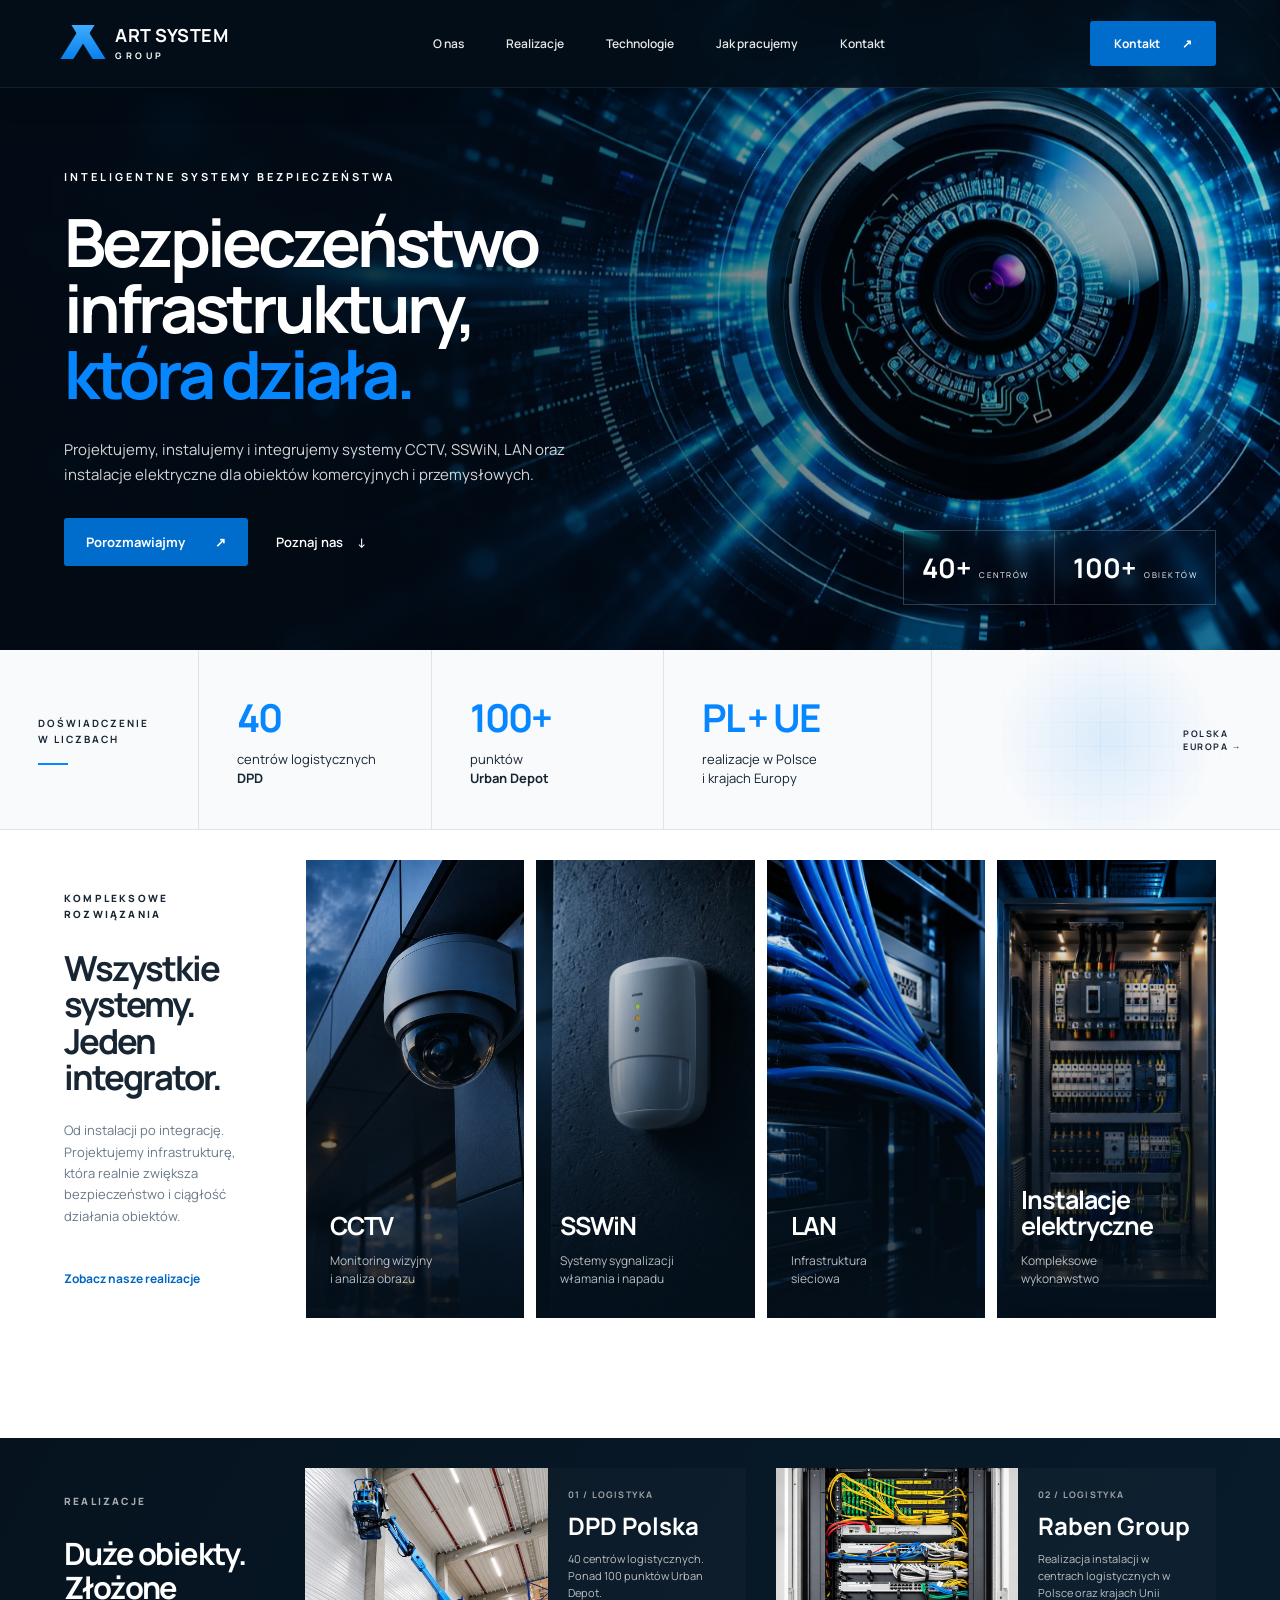
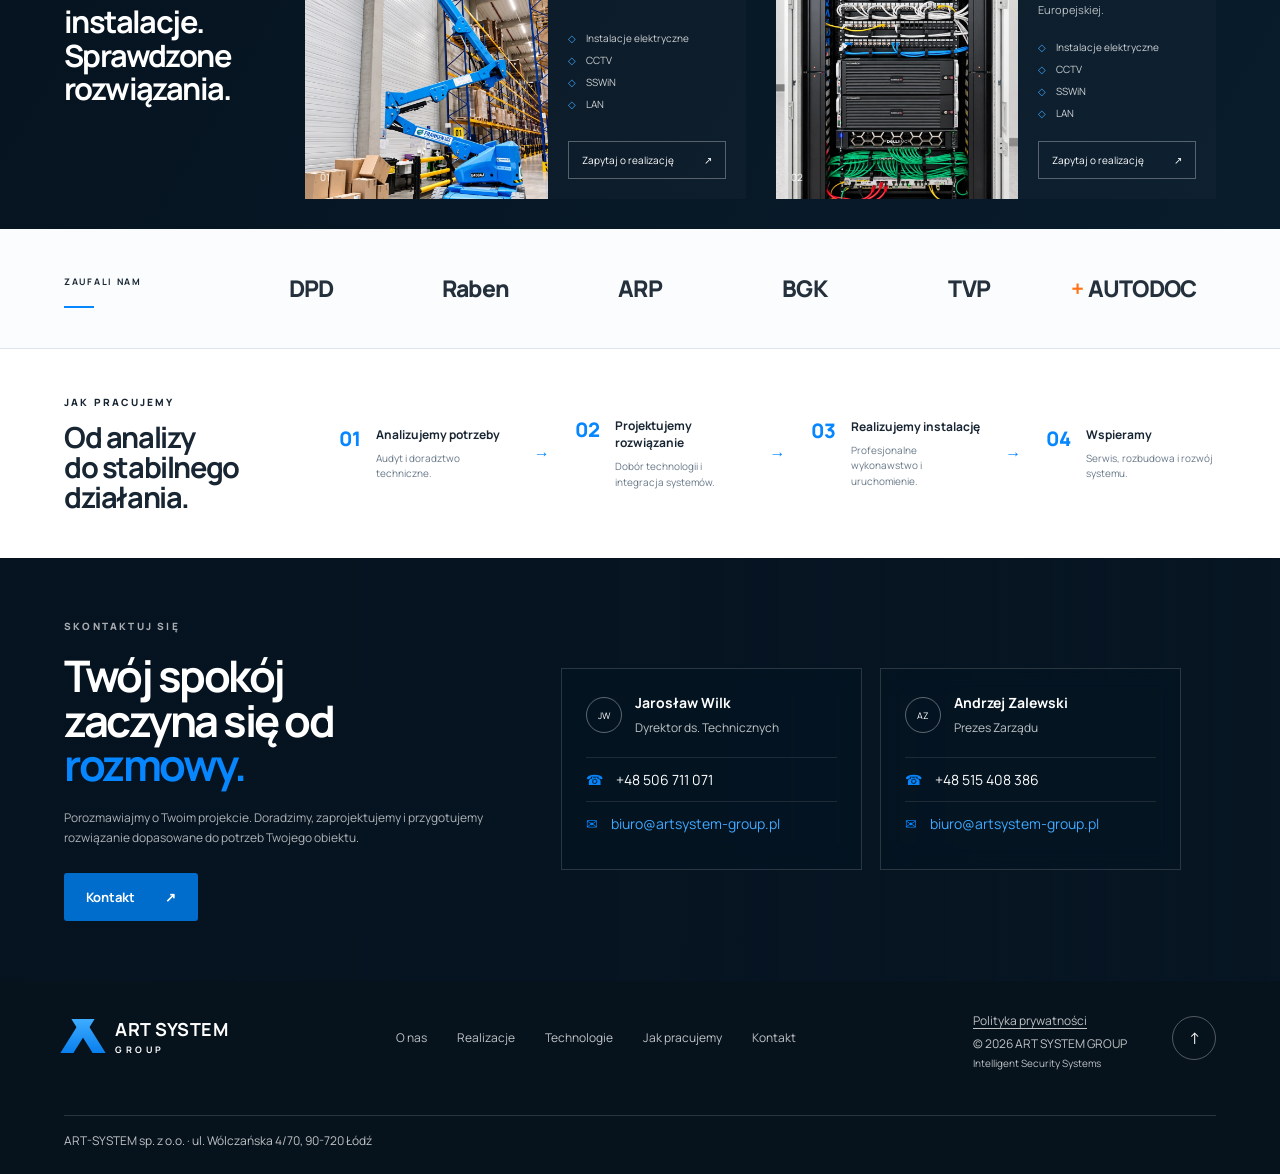
==== commit cc8fd7e3: "Remove motion toggle and electric card arrow; bound decorative animations" ====
--- a/index.html
+++ b/index.html
@@ -33,7 +33,7 @@
 
     <link
             rel="stylesheet"
-            href="style.css?v=3e1c0ece6fa3"
+            href="style.css?v=cd28f03602f7"
     >
 
     <link rel="canonical" href="https://artsystem-group.pl/">
@@ -318,9 +318,6 @@
 
 
 
-        <button class="motion-toggle" type="button" aria-pressed="false" hidden>
-            Wstrzymaj animacje
-        </button>
 
         <!-- MINI STATS -->
 
@@ -615,11 +612,6 @@
                     wykonawstwo
 
                 </p>
-
-
-                <span>
-                    →
-                </span>
 
             </div>
 
@@ -1332,7 +1324,7 @@
 </footer>
 
 
-<script src="script.js?v=9d78946506e8" defer></script>
+<script src="script.js?v=c8a52103cdce" defer></script>
 
 </body>
 
--- a/style.css
+++ b/style.css
@@ -405,7 +405,7 @@
     transform: scale(1.03);
 
     animation:
-            heroBgFloat 10s ease-in-out infinite;
+            heroBgFloat 10s ease-in-out .45 forwards;
 }
 
 
@@ -582,7 +582,7 @@
             inset 0 0 30px rgba(0, 170, 255, .08);
 
     animation:
-            orbitSpin 18s linear infinite;
+            orbitSpin 18s linear .25 forwards;
 }
 
 .orbit-1::before,
@@ -634,7 +634,7 @@
             rgba(120, 220, 255, .28);
 
     animation:
-            orbitSpinReverse 28s linear infinite;
+            orbitSpinReverse 28s linear .16 forwards;
 }
 
 .orbit-2::before {
@@ -664,7 +664,7 @@
             blur(.2px);
 
     animation:
-            orbitSpin 40s linear infinite;
+            orbitSpin 40s linear .1125 forwards;
 }
 
 .orbit-3::after {
@@ -746,11 +746,13 @@
             );
 
     animation:
-            orbitSpinReverse 22s linear infinite;
-}
-
-
-/* HERO ANIMATIONS */
+            orbitSpinReverse 22s linear .2 forwards;
+}
+
+
+/* HERO ANIMATIONS
+   WCAG 2.2.2: finite fractional iterations keep the original speed and stop
+   within 4.5 seconds. The forwards fill retains the final decorative frame. */
 
 @keyframes heroBgFloat {
 
@@ -2436,28 +2438,6 @@
     margin: 0;
     padding-top: 16px;
     border-top: 1px solid rgba(255, 255, 255, .15);
-}
-
-.motion-toggle {
-    position: absolute;
-    z-index: 6;
-    top: 105px;
-    right: 5%;
-    min-height: 32px;
-    padding: 5px 10px;
-    border: 1px solid rgba(255, 255, 255, .4);
-    border-radius: 3px;
-    color: #fff;
-    background: #071522;
-    font-size: 12px;
-    cursor: pointer;
-}
-
-.motion-paused *,
-.motion-paused *::before,
-.motion-paused *::after {
-    animation-play-state: paused !important;
-    scroll-behavior: auto !important;
 }
 
 .technology-card,
@@ -2607,11 +2587,6 @@
 }
 
 @media (max-width: 760px) {
-    .motion-toggle {
-        top: 82px;
-        right: 6%;
-    }
-
     .technology-card {
         min-width: 0;
         padding: 20px;
@@ -2651,10 +2626,6 @@
 }
 
 @media (prefers-reduced-motion: reduce) {
-    .motion-toggle {
-        display: none;
-    }
-
     .reveal-pending {
         opacity: 1;
         transform: none;
